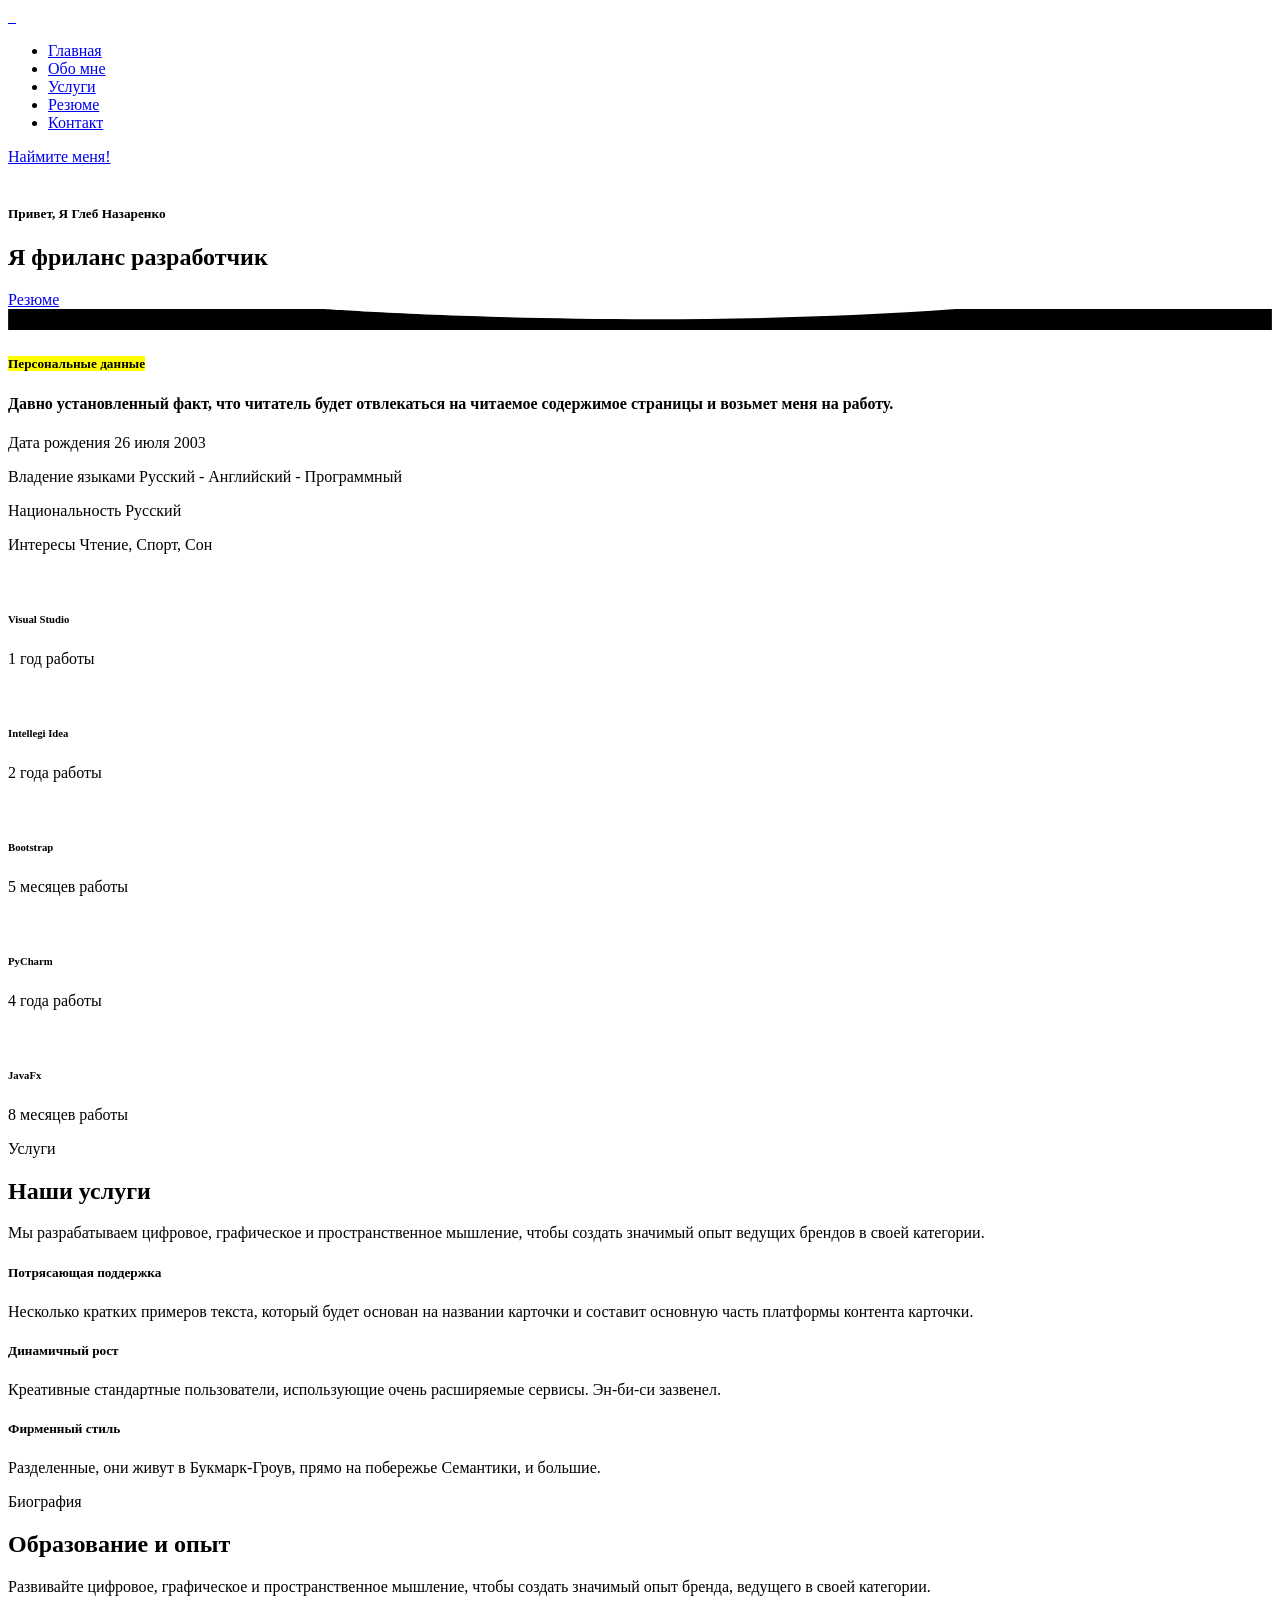
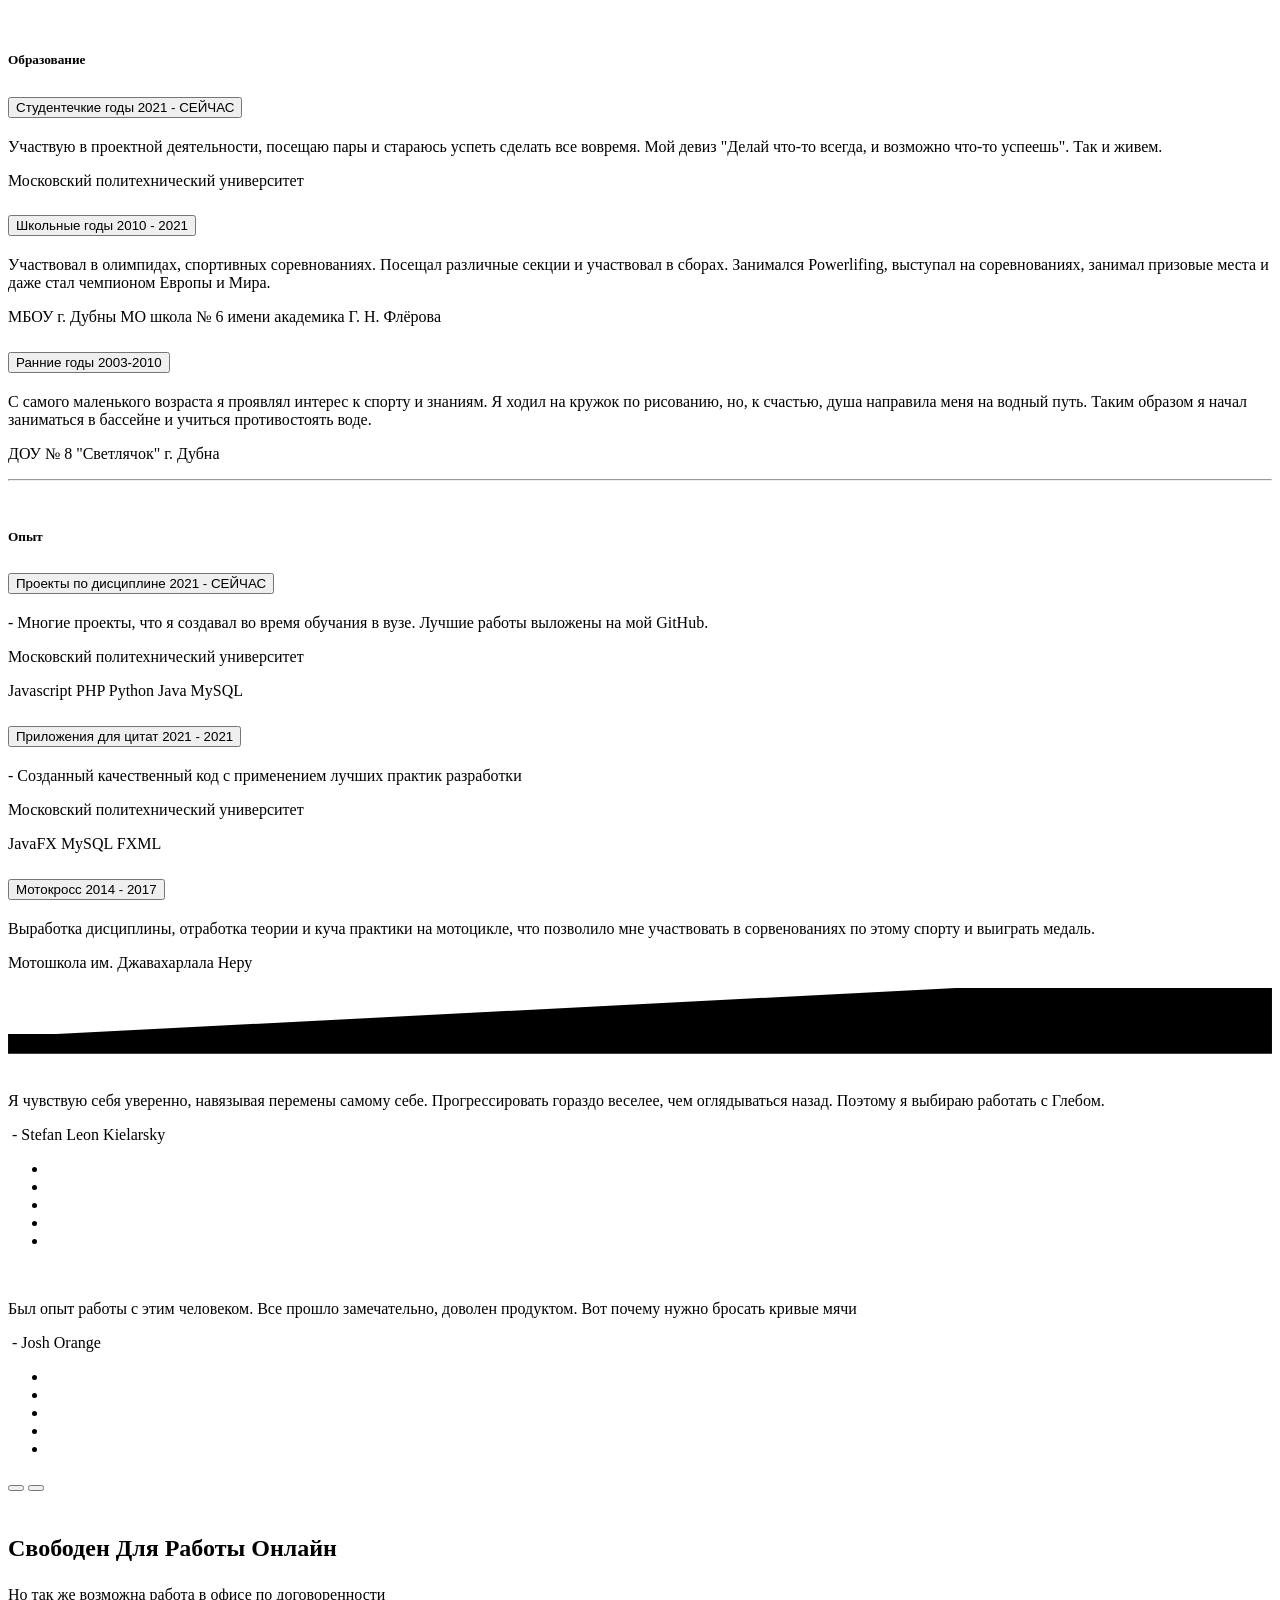
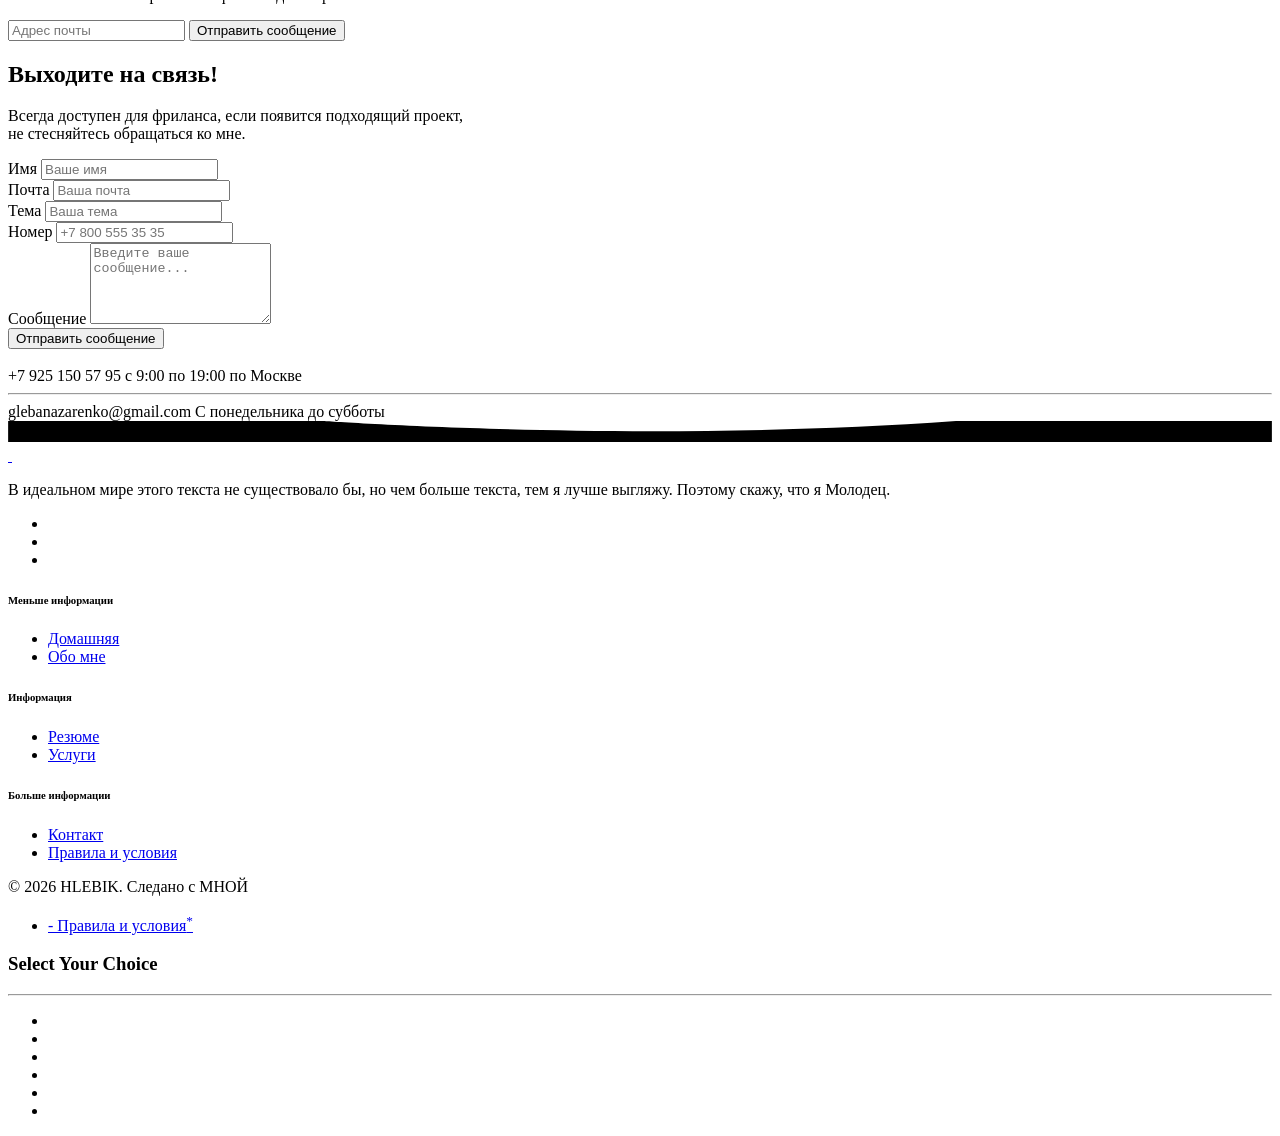
==== default/index.html @ 76c13f5e "Add files via upload" ====
<!DOCTYPE html>
<html lang="ru">
    <head>
        <meta charset="utf-8" />
        <title>Selfown - Responsive Personal page</title>
        <meta name="viewport" content="width=device-width, initial-scale=1.0" />
        <meta name="description" content="Premium Bootstrap 5 Template" />
        <meta name="keywords" content="bootstrap 5, premium, marketing, multipurpose" />
        <meta content="Mannatthemes" name="author" />

        <!-- favicon -->
        <link rel="shortcut icon" href="images/favicon.ico" />

        <!-- css -->
        <link href="css/bootstrap.min.css" rel="stylesheet" type="text/css" />
        <link href="css/style.min.css" rel="stylesheet" type="text/css" />

        <!-- colors -->
        <link href="css/colors/default.css" rel="stylesheet" type="text/css" id="color-opt" />
    </head>

    <body data-bs-spy="scroll" data-bs-target=".navbar" data-bs-offset="80" >
        <!-- start navbar -->
        <nav class="navbar navbar-expand-lg fixed-top sticky" id="navbar">
            <div class="container">
                <a href="index.html" class="navbar-brand">
                    <img src="images/logo-sm.png" class="logo-sm" alt="" height="24" />
                    <img src="images/logo-light.png" class="logo-light" alt="" height="16" />
                    <img src="images/logo-dark.png" class="logo-dark" alt="" height="16" />
                </a><!--end navbar-brand-->
                <a href="javascript:void(0)" class="navbar-toggler" data-bs-toggle="collapse" data-bs-target="#navbarNav" aria-controls="navbarNav" aria-expanded="false" aria-label="Toggle navigation">
                    <span class="navbar-toggle-icon"><i data-feather="menu"></i></span>
                </a><!--end navbar-toggler-->

                <div class="collapse navbar-collapse" id="navbarNav">
                    <ul class="navbar-nav mx-auto navbar-center mt-lg-0 mt-2">
                        <li class="nav-item">
                            <a class="nav-link active" href="index.html">Главная</a>
                        </li><!--end nav-item-->
                        <li class="nav-item">
                            <a class="nav-link" href="about.html">Обо мне</a>
                        </li><!--end nav-item-->
                        <li class="nav-item">
                            <a class="nav-link" href="services.html">Услуги</a>
                        </li><!--end nav-item-->                        
                        <li class="nav-item">
                            <a class="nav-link" href="resume.html">Резюме</a>
                        </li><!--end nav-item-->
                        <!--<li class="nav-item">
                            <a class="nav-link" href="projects.html">Проекты</a>
                        </li>--><!--end nav-item-->
                        <!--
                        <li class="nav-item">
                            <a class="nav-link" href="blogs.html">Блоги</a>
                        </li>--><!--end nav-item-->
                        <li class="nav-item">
                            <a class="nav-link" href="contact.html">Контакт</a>
                        </li><!--end nav-item-->
                    </ul><!--end navbar-nav-->
                    <a href="contact.html" class="btn btn-sm nav-btn text-primary mb-4 mb-lg-0">Наймите меня! <i class="icon-xxs ms-1" data-feather="chevrons-right"></i></a>
                </div><!-- end #navbarNav -->
            </div><!-- end container -->
        </nav>
        <!-- end navbar -->

        <!-- start hero -->
        <section class="hero-one position-relative main-bg" id="home"  style="background-image: url(images/personal/main-bg.png); background-size: cover; background-position: center center;">
            <div class="container">
                <div class="row align-items-center justify-content-center">
                    
                    <div class="col-lg-5  mx-auto mt-5"> 
                        <img src="images/personal/1.png" alt="" class="img-fluid ml-lg-5">
                    </div><!--end col--> 
                    <div class="col-lg-7 text-center px-0 px-xl-4 mt-5 mt-lg-0 pt-5 pt-lg-0">
                        <h5 class="d-inline-block py-1 px-3 rounded text-muted font-secondary">Привет, Я Глеб Назаренко</h5>
                        <h1 class="hero-title mb-4 font-secondary fo">Я фриланс <mark><span class="fw-medium typewrite" data-period="2000" data-type='["Java-", "PHP-", "Python-"]'></span></mark>разработчик</h1>   
                        <span class="wrap"></span>                     
                        <div class="mb-5 mb-lg-0">                           
                            <div class="d-inline-block">
                                <a href="resume.html" class="btn btn-primary">Резюме</a>
                            </div>
                        </div>
                    </div><!--end col-->                  
                </div><!--end row-->             
            </div><!-- end container -->
        </section>
        <!-- end hero -->
        <div class="position-relative">
            <div class="shape overflow-hidden text-white">
                <svg viewBox="0 0 2880 48" fill="none" xmlns="http://www.w3.org/2000/svg">
                    <path d="M0 48H1437.5H2880V0H2160C1442.5 52 720 0 720 0H0V48Z" fill="currentColor"></path>
                </svg>
            </div>
        </div>
        <!-- start about -->
        <section class="section" id="about">
            <div class="container">
                <div class="row align-items-center">                
                    <div class="col-lg-6 ms-auto align-self-center">
                        <h5 class="fs-24 text-dark fw-medium mb-3"><mark>Персональные данные</mark></h5>       
                        <h4 class="fw-normal lh-base text-gray-700 mb-5 fs-20">Давно установленный факт, что читатель будет отвлекаться на читаемое содержимое страницы и возьмет меня на работу.
                        </h4>
                        <div class="social mt-5">
                            <a href="https://github.com/glebanazarenko">
                                <i class="lab la-github github me-1"></i>
                            </a>
                            <a href="https://vk.com/hlebik_official">
                                <i class="lab la-vk vk me-1"></i>
                            </a>
                            <a href="https://t.me/hlebik">
                                <i class="lab la-telegram telegram me-1"></i>
                            </a>
                        </div>
                    </div><!--end col-->

                    
                    <div class="col-lg-5 ms-auto align-self-center">
                        <div class="mb-5 mb-lg-0">
                            <p class="mb-2">
                                <span class="personal-detail-title">Дата рождения</span> 
                                <span class="personal-detail-info">26 июля 2003</span>
                            </p>
                            <p class="mb-2">
                                <span class="personal-detail-title">Владение языками</span> 
                                <span class="personal-detail-info">Русский - Английский - Программный</span>
                            </p>
                            <p class="mb-2">
                                <span class="personal-detail-title">Национальность</span> 
                                <span class="personal-detail-info">Русский</span>
                            </p>
                            <p class="mb-2">
                                <span class="personal-detail-title">Интересы</span> 
                                <span class="personal-detail-info">Чтение, Спорт, Сон</span>
                            </p>
                        </div>
                    </div><!--end col-->

                    <div class="col-12 mt-5">
                        <div class="d-flex flex-wrap justify-content-center  mt-4 mt-md-5">
                            <div class="mx-3 ms-sm-0 ms-sm-0 mb-3 card-bg rounded p-1 pe-3 p-md-3 pe-md-4 shadow-sm">
                                <div class="d-flex align-items-center">
                                    <div class="thumb-md d-flex flex-wrap justify-content-center align-items-center">
                                        <img src="images/logos/Visual_studio.svg" alt="" class="" height="34">
                                    </div>
                                    <div class="ms-3">
                                        <h6 class="mb-0 fw-medium text-gray-700">Visual Studio</h6>
                                        <p class="text-muted mb-0 fs-12">1 год работы</p>
                                    </div>
                                </div>                           
                            </div><!--/div-->
                            <div class="mx-3 ms-sm-0 ms-sm-0 mb-3 card-bg rounded p-1 pe-3 p-md-3 pe-md-4 shadow-sm">
                                <div class="d-flex align-items-center">
                                    <div class="thumb-md d-flex flex-wrap justify-content-center align-items-center">
                                        <img src="images/logos/Intellegi_idea.svg" alt="" class="" height="34">
                                    </div>
                                    <div class="ms-3">
                                        <h6 class="mb-0 fw-medium text-gray-700">Intellegi Idea</h6>
                                        <p class="text-muted mb-0 fs-12">2 года работы</p>
                                    </div>
                                </div>                           
                            </div><!--/div-->
                            <div class="mx-3 ms-sm-0 ms-sm-0 mb-3 card-bg rounded p-1 pe-3 p-md-3 pe-md-4 shadow-sm">
                                <div class="d-flex align-items-center">
                                    <div class="thumb-md d-flex flex-wrap justify-content-center align-items-center">
                                        <img src="images/logos/bootstrap.svg" alt="" class="" height="34">
                                    </div>
                                    <div class="ms-3">
                                        <h6 class="mb-0 fw-medium text-gray-700">Bootstrap</h6>
                                        <p class="text-muted mb-0 fs-12">5 месяцев работы</p>
                                    </div>
                                </div>                           
                            </div><!--/div-->
                            <div class="mx-3 ms-sm-0 ms-sm-0 mb-3 card-bg rounded p-1 pe-3 p-md-3 pe-md-4 shadow-sm">
                                <div class="d-flex align-items-center">
                                    <div class="thumb-md d-flex flex-wrap justify-content-center align-items-center">
                                        <img src="images/logos/PyCharm.svg" alt="" class="" height="34">
                                    </div>
                                    <div class="ms-3">
                                        <h6 class="mb-0 fw-medium text-gray-700">PyCharm</h6>
                                        <p class="text-muted mb-0 fs-12">4 года работы</p>
                                    </div>
                                </div>                           
                            </div><!--/div-->
                            <div class="mx-3 ms-sm-0 ms-sm-0 mb-3 card-bg rounded p-1 pe-3 p-md-3 pe-md-4 shadow-sm">
                                <div class="d-flex align-items-center">
                                    <div class="thumb-md d-flex flex-wrap justify-content-center align-items-center">
                                        <img src="images/logos/JavaFx.svg" alt="" class="" height="34">
                                    </div>
                                    <div class="ms-3">
                                        <h6 class="mb-0 fw-medium text-gray-700">JavaFx</h6>
                                        <p class="text-muted mb-0 fs-12">8 месяцев работы</p>
                                    </div>
                                </div>                           
                            </div><!--/div-->
                        </div><!-- End div -->
                    </div><!-- End Col -->
                </div><!--end row--> 
            </div><!-- end container -->
        </section>
        <!-- end about -->
        
        <!-- start services -->
        <section class="section bg-gradient-light-white" id="services">
            <div class="container">                
                <div class="row justify-content-center mb-4">
                    <div class="col-12 col-md-10 col-lg-7 text-center position-relative">
                        <span class="badge badge-lg rounded bg-soft-alt-success fw-normal fs-13 text-uppercase">Услуги</span>
                        <h2 class="fs-2 fw-medium lh-1 text-dark my-3 position-relative z-i-2">Наши услуги</h2>
                        <p class="text-gray-700 fs-18 fs-lg mb-4 mb-md-5 lh-lg">
                            Мы разрабатываем цифровое, графическое и пространственное мышление, чтобы создать значимый опыт ведущих брендов в своей категории.
                        </p>
                    </div><!--end col-->
                </div><!--end row-->
                <div class="row">
                    <div class="col-lg-4 col-md-6 mt-4 pt-2">
                        <div class="card rounded shadow border-0">
                            <div class="card-body p-4 m-2">
                                <div class="bg-soft-alt-orange d-flex justify-content-center align-items-center thumb-xl  rounded">
                                    <i data-feather="layers" class="align-self-center svg-orange icon-md"></i>  
                                </div>
                                <h5 class="text-dark fs-22 fw-medium my-4">Потрясающая поддержка</h5>
                                <p class="text-muted pb-4">Несколько кратких примеров текста, который будет основан на названии карточки и составит основную часть платформы контента карточки.</p>
                            </div><!-- end card-body -->
                        </div><!-- end card -->
                    </div><!-- end col -->
                    <div class="col-lg-4 col-md-6 mt-4 pt-2">
                        <div class="card rounded shadow  border-0">
                            <div class="card-body p-4 m-2">
                                <div class="bg-soft-alt-info d-flex justify-content-center align-items-center thumb-xl  rounded">
                                    <i data-feather="dollar-sign" class="align-self-center svg-info icon-md"></i>  
                                </div>
                                <h5 class="text-dark fs-22 fw-medium my-4">Динамичный рост</h5>
                                <p class="text-muted pb-4">Креативные стандартные пользователи, использующие очень расширяемые сервисы. Эн-би-си зазвенел.</p>
                            </div><!-- end card-body -->
                        </div><!-- end card -->
                    </div><!-- end col -->
                    <div class="col-lg-4 col-md-6 mt-4 pt-2">
                        <div class="card rounded shadow  border-0">
                            <div class="card-body p-4 m-2">
                                <div class="bg-soft-alt-success d-flex justify-content-center align-items-center thumb-xl  rounded">
                                    <i data-feather="check-square" class="align-self-center svg-success icon-md"></i>  
                                </div>
                                <h5 class="text-dark fs-22 fw-medium my-4">Фирменный стиль</h5>
                                <p class="text-muted pb-4">Разделенные, они живут в Букмарк-Гроув, прямо на побережье Семантики, и большие.</p>
                            </div><!-- end card-body -->
                        </div><!-- end card -->
                    </div><!-- end col -->
                </div><!-- end row -->
            </div><!-- end container -->
        </section>
        <!-- end services -->

        
        <!-- start resume -->
        <section class="section" id="resume">
            <div class="container">                
                <div class="row justify-content-center mb-4">
                    <div class="col-12 col-md-10 col-lg-7 text-center">
                        <span class="badge badge-lg rounded bg-soft-alt-success fw-normal fs-13 text-uppercase">Биография</span>
                        <h2 class="fs-2 fw-medium lh-1 text-dark my-3">Образование и опыт</h2>
                        <p class="text-gray-700 fs-18 fs-lg mb-4 mb-md-5 lh-lg">
                            Развивайте цифровое, графическое и пространственное мышление, чтобы создать значимый опыт бренда, ведущего в своей категории.
                        </p>
                    </div><!--end col-->
                </div><!--end row-->
                <div class="row">
                    <div class="col-12">
                        <div class="row g-0">
                            <div class="col-lg-4 col-md-6">
                                <div class="card rounded bg-light h-100 border-0">
                                    <div class="card-body d-flex justify-content-center align-items-center">
                                        <div class="mx-auto text-center">
                                            <img src="images/personal/school.png" alt="" class="vector-dark" height="150">
                                            <img src="images/personal/school-light.png" alt="" class="vector-light" height="150">
                                            <h5 class="text-dark fs-22 fw-medium my-2">Образование</h5>     
                                        </div>                          
                                    </div><!-- end card-body -->
                                </div><!-- end card -->
                            </div><!-- end col -->
                            <div class="col-lg-8 col-md-6">
                                <div class="card rounded bg-white  h-100 border-0">
                                    <div class="card-body p-0">
                                        <div class="accordion accordion-flush" id="Education_accordion">
                                            <div class="accordion-item">
                                                <h2 class="accordion-header" id="prime">
                                                    <button class="accordion-button" type="button" data-bs-toggle="collapse" data-bs-target="#Education_one" aria-expanded="false">                                                        
                                                        Студентечкие годы
                                                        <span class="fw-medium text-primary ms-auto fs-14">2021 - СЕЙЧАС</span>
                                                    </button>
                                                </h2>
                                                <div id="Education_one" class="accordion-collapse collapse show" aria-labelledby="prime" data-bs-parent="#Education_accordion">
                                                    <div class="accordion-body">
                                                        <p class="text-muted mb-3">Участвую в проектной деятельности, посещаю пары и стараюсь
                                                             успеть сделать все вовремя. Мой девиз "Делай что-то всегда, и возможно что-то успеешь". Так и живем.
                                                        </p>
                                                        <p class="fw-medium">Московский политехнический университет</p>
                                                    </div>
                                                </div>
                                            </div><!--end accordion-item-->
                                            <div class="accordion-item">
                                                <h2 class="accordion-header" id="second">
                                                    <button class="accordion-button collapsed" type="button" data-bs-toggle="collapse" data-bs-target="#Education_two" aria-expanded="false">
                                                        Школьные годы
                                                    <span class="fw-medium text-primary ms-auto fs-14">2010 - 2021</span>
                                                    </button>
                                                </h2>
                                                <div id="Education_two" class="accordion-collapse collapse" aria-labelledby="second" data-bs-parent="#Education_accordion">
                                                    <div class="accordion-body">
                                                        <p class="text-muted mb-3">Участвовал в олимпидах, спортивных соревнованиях. 
                                                            Посещал различные секции и участвовал в сборах. Занимался Powerlifing, 
                                                            выступал на соревнованиях, занимал призовые места и даже стал чемпионом Европы и Мира.
                                                        </p>
                                                        <p class="fw-medium">МБОУ г. Дубны МО школа № 6 имени академика Г. Н. Флёрова</p>
                                                    </div>
                                                </div>
                                            </div><!--end accordion-item-->
                                            <div class="accordion-item">
                                                <h2 class="accordion-header" id="higher">
                                                    <button class="accordion-button collapsed" type="button" data-bs-toggle="collapse" data-bs-target="#Education_three" aria-expanded="false">
                                                        Ранние годы
                                                    <span class="fw-medium text-primary ms-auto fs-14">2003-2010</span>
                                                    </button>
                                                </h2>
                                                <div id="Education_three" class="accordion-collapse collapse" aria-labelledby="higher" data-bs-parent="#Education_accordion">
                                                    <div class="accordion-body">
                                                        <p class="text-muted mb-3">С самого маленького возраста я проявлял
                                                            интерес к спорту и знаниям. Я ходил на кружок по рисованию, но, 
                                                            к счастью, душа направила меня на водный путь. Таким образом я начал заниматься в бассейне и учиться противостоять воде.
                                                        </p>
                                                        <p class="fw-medium">ДОУ № 8 "Светлячок" г. Дубна</p>
                                                    </div>
                                                </div>
                                            </div><!--end accordion-item-->
                                        </div><!--end accordion-->
                                    </div><!-- end card-body -->
                                </div><!-- end card -->
                            </div><!-- end col -->                            
                        </div><!-- end row -->
                        <hr class="hr-dashed">
                        <div class="row g-0">
                            <div class="col-lg-4 col-md-6">
                                <div class="card rounded bg-light h-100 border-0">
                                    <div class="card-body d-flex justify-content-center align-items-center">
                                        <div class="mx-auto text-center">
                                            <img src="images/personal/job.png" alt="" class="vector-dark" height="150">
                                            <img src="images/personal/job-light.png" alt="" class="vector-light" height="150">
                                            <h5 class="text-dark fs-22 fw-medium my-2">Опыт</h5>     
                                        </div>                          
                                    </div><!-- end card-body -->
                                </div><!-- end card -->
                            </div><!-- end col -->
                            <div class="col-lg-8 col-md-6">
                                <div class="card rounded bg-white  h-100 border-0">
                                    <div class="card-body p-0">
                                        <div class="accordion accordion-flush" id="Experience_accordion">
                                            <div class="accordion-item">
                                                <h2 class="accordion-header" id="first-co">
                                                    <button class="accordion-button" type="button" data-bs-toggle="collapse" data-bs-target="#Experience_one" aria-expanded="false">
                                                        Проекты по дисциплине
                                                        <span class="fw-medium text-primary ms-auto fs-14">2021 - СЕЙЧАС</span>
                                                    </button>
                                                </h2>
                                                <div id="Experience_one" class="accordion-collapse collapse show" aria-labelledby="first-co" data-bs-parent="#Experience_accordion">
                                                    <div class="accordion-body">
                                                        <p class="text-muted mb-1">- Многие проекты, что я создавал во время обучания в вузе. Лучшие 
                                                            работы выложены на мой GitHub.
                                                            <a href="https://github.com/glebanazarenko">
                                                                <i class="lab la-github github me-1"></i>
                                                            </a>
                                                        </p>
                                                        <p class="fw-medium">Московский политехнический университет</p>
                                                        <span class="badge badge-lg rounded bg-soft-alt-info fw-normal fs-13 text-uppercase mt-2">Javascript</span>
                                                        <span class="badge badge-lg rounded bg-soft-alt-info fw-normal fs-13 text-uppercase mt-2">PHP</span>
                                                        <span class="badge badge-lg rounded bg-soft-alt-info fw-normal fs-13 text-uppercase mt-2">Python</span>
                                                        <span class="badge badge-lg rounded bg-soft-alt-info fw-normal fs-13 text-uppercase mt-2">Java</span>
                                                        <span class="badge badge-lg rounded bg-soft-alt-info fw-normal fs-13 text-uppercase mt-2">MySQL</span>
                                                    </div>
                                                </div>
                                            </div><!--end accordion-item-->
                                            <div class="accordion-item">
                                                <h2 class="accordion-header" id="second-co">
                                                    <button class="accordion-button collapsed" type="button" data-bs-toggle="collapse" data-bs-target="#Experience_two" aria-expanded="false">
                                                    Приложения для цитат
                                                    <span class="fw-medium text-primary ms-auto fs-14">2021 - 2021</span>
                                                    </button>
                                                </h2>
                                                <div id="Experience_two" class="accordion-collapse collapse" aria-labelledby="second-co" data-bs-parent="#Experience_accordion">
                                                    <div class="accordion-body">
                                                        <p class="text-muted mb-1">- Созданный качественный код с применением лучших практик разработки</p>
                                                        <p class="fw-medium">Московский политехнический университет</p>
                                                        <span class="badge badge-lg rounded bg-soft-alt-info fw-normal fs-13 text-uppercase mt-2">JavaFX</span>
                                                        <span class="badge badge-lg rounded bg-soft-alt-info fw-normal fs-13 text-uppercase mt-2">MySQL</span>
                                                        <span class="badge badge-lg rounded bg-soft-alt-info fw-normal fs-13 text-uppercase mt-2">FXML</span>
                                                    </div>
                                                </div>
                                            </div><!--end accordion-item-->
                                            <div class="accordion-item">
                                                <h2 class="accordion-header" id="third-co">
                                                    <button class="accordion-button collapsed" type="button" data-bs-toggle="collapse" data-bs-target="#Experience_three" aria-expanded="false">
                                                       Мотокросс
                                                    <span class="fw-medium text-primary ms-auto fs-14">2014 - 2017</span>
                                                    </button>
                                                </h2>
                                                <div id="Experience_three" class="accordion-collapse collapse" aria-labelledby="third-co" data-bs-parent="#Experience_accordion">
                                                    <div class="accordion-body">
                                                        <p class="text-muted mb-1">Выработка дисциплины, отработка теории и куча практики на мотоцикле, что
                                                            позволило мне участвовать в сорвенованиях по этому спорту и выиграть медаль.
                                                        </p>
                                                        <p class="fw-medium">Мотошкола им. Джавахарлала Неру</p>
                                                        <!--
                                                        <span class="badge badge-lg rounded bg-soft-alt-info fw-normal fs-13 text-uppercase mt-2">Node.js</span>
                                                        <span class="badge badge-lg rounded bg-soft-alt-info fw-normal fs-13 text-uppercase mt-2">Php.net</span>
                                                        <span class="badge badge-lg rounded bg-soft-alt-info fw-normal fs-13 text-uppercase mt-2">Django</span>-->
                                                    </div>
                                                </div>
                                            </div><!--end accordion-item-->
                                        </div><!--end accordion-->
                                    </div><!-- end card-body -->
                                </div><!-- end card -->
                            </div><!-- end col -->
                        </div><!--end row-->
                    </div><!-- end col -->
                </div><!-- end row -->
            </div><!-- end container -->
        </section>
        <!-- end resume -->
        
        <div class="position-relative"> 
            <div class="shape overflow-hidden text-light"> 
                <svg viewBox="0 0 2880 150" fill="none" xmlns="http://www.w3.org/2000/svg"> <path d="M110 105L2160 0H2880V150H0V105H110Z" fill="currentColor"></path> </svg>
            </div>
        </div>
        <!--what client says -->
        <section class="section bg-gradient-light-white" id="review">
            <div class="container">  
                <div class="row">
                    <div class="col-lg-12 mx-auto">                       
                        <div class="card rounded shadow ">                            
                            <div class="client-carousel">
                                <div class="row align-items-center">
                                    <div class="col-lg-10 p-5 mx-auto">                                        
                                        <div class="client-carousel">
                                            <div id="demo" class="carousel carousel-dark slide" data-bs-ride="carousel" data-bs-wrap="true">                                            
                                                <div class="carousel-inner">
                                                    <div class="carousel-item text-center active" data-bs-interval="4000">
                                                        <img src="images/logos/logo-1.svg" alt="" class="my-3" height="70">
                                                        <p class="font-secondary fs-22 fst-italic mb-4 px-4">                                                    
                                                            Я чувствую себя уверенно, навязывая перемены самому себе.
                                                            Прогрессировать гораздо веселее, чем оглядываться назад.
                                                            Поэтому я выбираю работать с Глебом.                                                   
                                                        </p>
                                                        <img src="images/users/user-3.jpg" alt="" class="thumb-lg rounded-circle d-block mx-auto">
                                                        <span class="text-uppercase text-muted fs-14 fw-medium">- Stefan Leon Kielarsky</span>
                                                        <ul class="list-inline mb-0 align-self-center">
                                                            <li class="list-inline-item"><i class="la la-star text-warning fs-16"></i></li>
                                                            <li class="list-inline-item"><i class="la la-star text-warning fs-16 ms-n2"></i></li>
                                                            <li class="list-inline-item"><i class="la la-star text-warning fs-16 ms-n2"></i></li>
                                                            <li class="list-inline-item"><i class="la la-star text-warning fs-16 ms-n2"></i></li>
                                                            <li class="list-inline-item"><i class="la la-star text-warning fs-16 ms-n2"></i></li>
                                                        </ul>
                                                    </div>
                                                    <div class="carousel-item text-center" data-bs-interval="4000">
                                                        <img src="images/logos/logo-3.svg" alt="" class="my-3" height="70">
                                                        <p class="font-secondary fs-22 fst-italic mb-4 px-4">                                                    
                                                            Был опыт работы с этим человеком. Все прошло замечательно, доволен продуктом.
                                                            Вот почему нужно бросать кривые мячи                                          
                                                        </p>
                                                        <img src="images/users/user-5.jpg" alt="" class="thumb-lg rounded-circle d-block mx-auto">
                                                        <span class="text-uppercase text-muted fs-14 fw-medium">- Josh Orange</span>
                                                        <ul class="list-inline mb-0 align-self-center">
                                                            <li class="list-inline-item"><i class="la la-star text-warning fs-16"></i></li>
                                                            <li class="list-inline-item"><i class="la la-star text-warning fs-16 ms-n2"></i></li>
                                                            <li class="list-inline-item"><i class="la la-star text-warning fs-16 ms-n2"></i></li>
                                                            <li class="list-inline-item"><i class="la la-star text-warning fs-16 ms-n2"></i></li>
                                                            <li class="list-inline-item"><i class="la la-star-half-o text-warning fs-16 ms-n2"></i></li>
                                                        </ul>
                                                    </div>
                                                </div>                                            
                                            </div> 
                                            <button class="carousel-control-prev" type="button" data-bs-target="#demo" data-bs-slide="prev">
                                                <span class="carousel-control-prev-icon"></span>
                                            </button>
                                            <button class="carousel-control-next" type="button" data-bs-target="#demo" data-bs-slide="next">
                                                <span class="carousel-control-next-icon"></span>
                                            </button>
                                        </div> <!--end client-carousel-->                                        
                                    </div><!--end col-->                                 
                                </div><!-- end row -->                                 
                             </div><!--end card-body-->
                        </div><!--end card-->
                    </div><!--end col-->            
                </div><!-- end row -->                 
            </div><!-- end container -->
        </section>
        <!-- end what client says -->
        
        <section class="section bg-light cta-pettern">
            <div class="container">            
                <div class="row align-items-center">
                    <div class="col-lg-6">
                        <div class="pattern-1 position-absolute">
                            <img src="images/p-1.svg" alt="" class="" height="80">
                        </div>
                        <h2 class="text-dark" style="line-height: 1.5; position: relative;">Свободен Для Работы Онлайн</h2>
                        <p class="text-muted mb-0">Но так же возможна работа в офисе по договоренности</p>
                    </div><!--end col--> 
                    <div class="col-lg-6 ml-auto">
                        <div class="cta-search">
                            <form class="position-relative">
                                <input type="email" placeholder="Адрес почты" required="">
                                <button type="submit" class="btn btn-dark">Отправить сообщение</button>
                            </form>
                        </div>
                    </div><!--end col--> 
                </div><!--end row--> 
            </div><!--end container--> 
        </section>


        <!-- start projects -->
        <!--
        <section class="section" id="projects">
            <div class="container">                
                <div class="row justify-content-center mb-4">
                    <div class="col-12 col-md-10 col-lg-7 text-center">
                        <span class="badge badge-lg rounded bg-soft-alt-success fw-normal fs-13 text-uppercase">Work</span>
                        <h2 class="fs-2 fw-medium lh-1 text-dark my-3">My Projects</h2>
                        <p class="text-gray-700 fs-18 fs-lg mb-4 mb-md-5 lh-lg">
                            We craft digital, graphic and dimensional thinking, to create category leading brand experiences that have meaning .
                        </p>
                    </div>--><!--end col-->
                <!--</div>--><!--end row-->
                <!--<div class="row">                    
                    <div class="col-12 filters-group-wrap">
                        <div class="filters-group mb-5">                            
                            <ul class="mb-0 list-unstyled filter-options filter-tab">
                                <li class="list-inline-item position-relative text-dark active" data-group="all">All</li>
                                <li class="list-inline-item position-relative text-dark" data-group="angular">Angular</li>
                                <li class="list-inline-item position-relative text-dark" data-group="mongodb">Mongodb</li>
                                <li class="list-inline-item position-relative text-dark" data-group="bootstrap">Bootstrap</li>
                            </ul>
                        </div>
                    </div>--><!--end col-->
                <!--</div>--><!--end row-->
                <!--<div class="row d-flex  g-1 justify-content-center" id="grid">
                    <div class="col-lg-4 col-md-6 picture-item" data-groups='["angular", "bootstrap"]'>
                        <div class="card rounded shadow border-0 m-2">
                            <div class="card-body p-4 m-2">
                                <div class="media mb-3">
                                    <div class="bg-soft-alt-orange d-flex justify-content-center align-items-center thumb-xl  rounded">
                                        <img src="images/logos/Angular.svg" alt="" class="thumb-md">
                                    </div>
                                    <div class="media-body ms-3 align-self-center">
                                        <h5 class="text-dark fs-18 fw-medium m-0">Auto Drive Project</h5>
                                        <p class="text-muted mb-0 fs-13">htpps://abcd-Example.com <a href=""><i class="ti ti-external-link fs-18 text-primary"></i></a></p>
                                    </div>--><!--end media-body-->
                                <!--</div>--><!--end media-->  <!--
                                <span class="badge badge-lg rounded bg-soft-alt-info fw-normal fs-12 text-uppercase">Angular</span>
                                <span class="badge badge-lg rounded bg-soft-alt-info fw-normal fs-12 text-uppercase">React</span>
                                <span class="badge badge-lg rounded bg-soft-alt-info fw-normal fs-12 text-uppercase">Jquery</span>
                            --><!--</div>--><!-- end card-body -->
                        <!--</div>--><!-- end card -->
                    <!--</div>--><!-- end col -->
                    <!--<div class="col-lg-4 col-md-6 picture-item" data-groups='["bootstrap"]'>
                        <div class="card rounded shadow border-0 m-2">
                            <div class="card-body p-4 m-2">
                                <div class="media mb-3">
                                    <div class="bg-soft-alt-info d-flex justify-content-center align-items-center thumb-xl  rounded">
                                        <img src="images/logos/bootstrap.svg" alt="" class="thumb-md">
                                    </div>
                                    <div class="media-body ms-3 align-self-center">
                                        <h5 class="text-dark fs-18 fw-medium m-0">Auto Drive Project</h5>
                                        <p class="text-muted mb-0 fs-13">htpps://abcd-Example.com <a href=""><i class="ti ti-external-link fs-18 text-primary"></i></a></p>
                                    </div>--><!--end media-body-->
                                <!--</div>--><!--end media-->                             
                                <!--<span class="badge badge-lg rounded bg-soft-alt-info fw-normal fs-12 text-uppercase">Bootstrap</span>
                                <span class="badge badge-lg rounded bg-soft-alt-info fw-normal fs-12 text-uppercase">Css</span>
                                <span class="badge badge-lg rounded bg-soft-alt-info fw-normal fs-12 text-uppercase">Javascript</span>
                            </div>--><!-- end card-body -->
                        <!--</div>--><!-- end card -->
                    <!--</div>--><!-- end col -->
                    <!--<div class="col-lg-4 col-md-6 picture-item" data-groups='["mongodb", "vue", "angular"]'>
                        <div class="card rounded shadow border-0 m-2">
                            <div class="card-body p-4 m-2">
                                <div class="media mb-3">
                                    <div class="bg-soft-alt-success d-flex justify-content-center align-items-center thumb-xl  rounded">
                                        <img src="images/logos/mongodb.svg" alt="" class="thumb-md">
                                    </div>
                                    <div class="media-body ms-3 align-self-center">
                                        <h5 class="text-dark fs-18 fw-medium m-0">Auto Drive Project</h5>
                                        <p class="text-muted mb-0 fs-13">htpps://abcd-Example.com <a href=""><i class="ti ti-external-link fs-18 text-primary"></i></a></p>
                                    </div>--><!--end media-body-->
                                <!--</div>--><!--end media-->                             
                                <!--<span class="badge badge-lg rounded bg-soft-alt-info fw-normal fs-12 text-uppercase">Mongodb</span>
                                <span class="badge badge-lg rounded bg-soft-alt-info fw-normal fs-12 text-uppercase">Javascript</span>
                            </div>--><!-- end card-body -->
                        <!--</div>--><!-- end card -->
                    <!--</div>--><!-- end col --> 
                    <!--<div class="col-lg-4 col-md-6 picture-item" data-groups='["vue"]'>
                        <div class="card rounded shadow border-0 m-2">
                            <div class="card-body p-4 m-2">
                                <div class="media mb-3">
                                    <div class="bg-soft-alt-success d-flex justify-content-center align-items-center thumb-xl  rounded">
                                        <img src="images/logos/vue.svg" alt="" class="thumb-md">
                                    </div>
                                    <div class="media-body ms-3 align-self-center">
                                        <h5 class="text-dark fs-18 fw-medium m-0">Auto Drive Project</h5>
                                        <p class="text-muted mb-0 fs-13">htpps://abcd-Example.com <a href=""><i class="ti ti-external-link fs-18 text-primary"></i></a></p>
                                    </div>--><!--end media-body-->
                                <!--</div>--><!--end media-->                             
                                <!--<span class="badge badge-lg rounded bg-soft-alt-info fw-normal fs-12 text-uppercase">Vue</span>
                                <span class="badge badge-lg rounded bg-soft-alt-info fw-normal fs-12 text-uppercase">Javascript</span>
                            </div>--><!-- end card-body -->
                        <!--</div>--><!-- end card -->
                    <!--</div>--><!-- end col -->
                    <!--<div class="col-lg-4 col-md-6 picture-item" data-groups='["react", "angular"]'>
                        <div class="card rounded shadow border-0 m-2">
                            <div class="card-body p-4 m-2">
                                <div class="media mb-3">
                                    <div class="bg-soft-alt-primary d-flex justify-content-center align-items-center thumb-xl  rounded">
                                        <img src="images/logos/react.svg" alt="" class="thumb-md">
                                    </div>
                                    <div class="media-body ms-3 align-self-center">
                                        <h5 class="text-dark fs-18 fw-medium m-0">Auto Drive Project</h5>
                                        <p class="text-muted mb-0 fs-13">htpps://abcd-Example.com <a href=""><i class="ti ti-external-link fs-18 text-primary"></i></a></p>
                                    </div>--><!--end media-body-->
                                <!--</div>--><!--end media-->                             
                                <!--<span class="badge badge-lg rounded bg-soft-alt-info fw-normal fs-12 text-uppercase">React</span>
                                <span class="badge badge-lg rounded bg-soft-alt-info fw-normal fs-12 text-uppercase">Javascript</span>
                            </div>--><!-- end card-body -->
                        <!--</div>--><!-- end card -->
                    <!--</div>--><!-- end col -->                    
                <!--</div>--><!-- end row -->
           <!-- </div>--><!-- end container -->
        <!--</section>-->
        <!-- end projects -->
        
        <!-- our blogs -->
        <!--<section class="section " id="blogs">
            <div class="container pb-5">
                <div class="row justify-content-center mb-4">
                    <div class="col-12 col-md-10 col-lg-7 text-center">
                        <span class="badge badge-lg rounded bg-soft-alt-success fw-normal fs-13 text-uppercase">Blogs</span>
                        <h2 class="fs-2 fw-normal lh-1 text-dark my-3">Latest news & insights</h2>
                        <p class="text-gray-700 fs-18 fs-lg mb-4 mb-md-5 lh-lg">
                            We craft digital, graphic and dimensional thinking, to create category leading brand experiences that have meaning .
                        </p>
                    </div>--><!--end col-->
                <!--</div>--><!--end row-->
                <!--<div class="row align-items-center">
                    <div class="col-lg-4 col-md-6">
                        <div class="card shadow">
                            <img src="images/personal/1.jpg" alt="" class="img-fluid rounded-top">
                            <div class="card-body">
                                
                                <a href="blog-detail.html" class="fs-20 my-0 d-block fw-medium">Change the world with small things</a>
                                <hr class="hr-dashed">
                                <div class="d-flex justify-content-between">
                                    <div class="meta-box">
                                        <div class="media">
                                            <img src="images/users/user-7.jpg" alt="" class="thumb-sm rounded-circle me-2 align-self-center">                                       
                                            <div class="media-body align-self-center text-truncate">
                                                <h6 class="m-0 fs-14">Charles Woodall</h6>
                                                <p class="mb-0 fs-12 text-muted">14 Feb 2022</p>
                                            </div>--><!--end media-body-->
                                        <!--</div>                                            
                                    </div>--><!--end meta-box-->
                                    <!--<div class="align-self-center">
                                        <a href="blog-detail.html" class="fs-14">Read more <i class="ti ti-arrow-right align-self-center"></i></a>
                                    </div>
                                </div>                                                                 
                            </div>--><!--end card-body-->
                        <!--</div>--><!--end card-->
                    <!--</div>--><!--end col-->
                    <!--<div class="col-lg-4 col-md-6">
                        <div class="card shadow">
                            <img src="images/personal/3.jpg" alt="" class="img-fluid rounded-top">
                            <div class="card-body">                                
                                <a href="blog-detail.html" class="fs-20 my-0 d-block fw-medium">With a clean, minimal and professional look</a>
                                <hr class="hr-dashed">
                                <div class="d-flex justify-content-between">
                                    <div class="meta-box">
                                        <div class="media">
                                            <img src="images/users/user-2.jpg" alt="" class="thumb-sm rounded-circle me-2 align-self-center">                                       
                                            <div class="media-body align-self-center text-truncate">
                                                <h6 class="m-0 fs-14">Jarvis Owen</h6>
                                                <p class="mb-0 fs-12 text-muted">12 Jan 2022</p>
                                            </div>--><!--end media-body-->
                                        <!--</div>                                            
                                    </div>--><!--end meta-box-->
                                    <!--<div class="align-self-center">
                                        <a href="blog-detail.html" class="fs-14">Read more <i class="ti ti-arrow-right align-self-center"></i></a>
                                    </div>
                                </div>                                                                 
                            </div>--><!--end card-body-->
                        <!--</div>--><!--end card-->
                    <!--</div>--><!--end col-->           
                    
                    <!--<div class="col-lg-4 col-md-6">
                        <div class="card shadow">
                            <img src="images/personal/2.jpg" alt="" class="img-fluid rounded-top">
                            <div class="card-body">                                
                                <a href="blog-detail.html" class="fs-20 my-0 d-block fw-medium">With a clean, minimal and professional look</a>
                                <hr class="hr-dashed">
                                <div class="d-flex justify-content-between">
                                    <div class="meta-box">
                                        <div class="media">
                                            <img src="images/users/user-2.jpg" alt="" class="thumb-sm rounded-circle me-2 align-self-center">                                       
                                            <div class="media-body align-self-center text-truncate">
                                                <h6 class="m-0 fs-14">Jarvis Owen</h6>
                                                <p class="mb-0 fs-12 text-muted">12 Jan 2022</p>
                                            </div>--><!--end media-body-->
                                        <!--</div>                                            
                                    </div>--><!--end meta-box-->
                                    <!--<div class="align-self-center">
                                        <a href="blog-detail.html" class="fs-14">Read more <i class="ti ti-arrow-right align-self-center"></i></a>
                                    </div>
                                </div>                                                                 
                            </div>--><!--end card-body-->
                        <!--</div>--><!--end card-->
                    <!--</div>--><!--end col-->            
                <!--</div>--><!-- end row -->
            <!--</div>
        --><!-- end container -->
        <!--</section>
    --><!--end projects-->

        <!-- start resume -->
        <section class="section">
            <div class="container">     
                <div class="row">
                    <div class="col-12">
                        <div class="card bg-white"  style="background: url(images/personal/testi-pet.png); background-repeat: no-repeat; background-size: 15%; background-position: right bottom;">
                            <div class="card-body">
                                <div class="row">
                                    <div class="col-md-8">
                                        <h2 class="fs-2 fw-normal lh-1 text-dark mb-3">Выходите на связь!</h2>
                                        <p class="text-gray-700 fs-18 fs-lg mb-4 mb-md-5 ">Всегда доступен для фриланса, если появится подходящий проект,<br>
                                            не стесняйтесь обращаться ко мне.</p>
                                        <form method="post" name="myForm" onsubmit="return validateForm()">
                                            <span id="error-msg"></span>
                                            <div class="row">
                                                <div class="col-md-6 mb-3">
                                                    <label class="fw-medium form-label fs-16" for="name">Имя</label>
                                                    <input type="text" class="form-control" placeholder="Ваше имя" id="name" />
                                                </div>
                                                <!-- end col -->
                                                <div class="col-md-6 mb-3">
                                                    <label class="fw-medium form-label  fs-16" for="email">Почта</label>
                                                    <input type="email" class="form-control" placeholder="Ваша почта" id="email" />
                                                </div>
                                                <!-- end col -->
                                                <div class="col-md-6 mb-3">
                                                    <label class="fw-medium form-label  fs-16" for="subject">Тема</label>
                                                    <input type="text" class="form-control" placeholder="Ваша тема" id="subject" />
                                                </div>
                                                <!-- end col -->
                                                <div class="col-md-6 mb-3">
                                                    <label class="fw-medium form-label  fs-16" for="number">Номер</label>
                                                    <input type="text" class="form-control" placeholder="+7 800 555 35 35" id="number" />
                                                </div>
                                                <!-- end col -->
                                                <div class="col-12 mb-3">
                                                    <label class="fw-medium form-label  fs-16" for="comments">Сообщение</label>
                                                    <textarea class="form-control" id="comments" placeholder="Введите ваше сообщение..." rows="5"></textarea>
                                                </div>
                                                <!-- end col -->
                                                <div class="col-12">
                                                    <input type="submit" id="submit" name="send" class="btn btn-primary mt-2" value="Отправить сообщение" />
                                                </div>
                                                <!-- end col -->
                                            </div><!--end row-->
                                        </form><!-- end form -->
                                    </div><!-- end col -->
                                    <div class="col-md-4">
                                        <img src="images/personal/contact.svg" alt="" height="200" class=" mx-auto d-block mb-5">
                                        <div class="d-flex">
                                            <div class="bg-light d-flex justify-content-center align-items-center thumb-lg  rounded">
                                                <i class="ti ti-phone fs-22"></i>
                                            </div>
                                            <div class="align-self-center ms-3">
                                                <span class="d-block lh-1">+7 925 150 57 95</span>
                                                <span class="text-muted fs-14 mt-n2">с 9:00 по 19:00 по Москве</span>
                                            </div>
                                        </div>
                                        <hr class="hr-dashed my-3">
                                        <div class="d-flex">
                                            <div class="bg-light d-flex justify-content-center align-items-center thumb-lg  rounded">
                                                <i class="ti ti-mail fs-22"></i>
                                            </div>
                                            <div class="align-self-center ms-3">
                                                <span class="d-block lh-1">glebanazarenko@gmail.com</span>
                                                <span class="text-muted fs-14 mt-n2">С понедельника до субботы</span>
                                            </div>
                                        </div>
                                    </div><!--end col-->
                                </div><!-- end row -->  
                            </div><!--end card-body-->
                        </div><!--end card-->
                    </div><!-- end col -->
                </div><!-- end row -->
            </div><!-- end container -->
        </section>
        <!-- end resume -->



        <div class="position-relative">
            <div class="shape overflow-hidden bg-footer">
                <svg viewBox="0 0 2880 48" fill="none" xmlns="http://www.w3.org/2000/svg">
                    <path d="M0 48H1437.5H2880V0H2160C1442.5 52 720 0 720 0H0V48Z" fill="currentColor"></path>
                </svg>
            </div>
        </div>

        <!-- start footer -->
        <footer class="footer">
            <div class="container">
                <div class="row">
                    <div class="col-lg-5 border-e-dashed">
                        <a href="layout-one-1.html">
                            <img src="images/logo-sm.png" alt="" height="18" />
                            <img src="images/logo-light.png" alt="" height="16" />
                        </a>
                        <p class="my-4">В идеальном мире этого текста не существовало бы, но чем больше текста, тем я лучше выгляжу. Поэтому скажу, что я Молодец.
                        </p>
                        <ul class="list-unstyled footer-social mb-0 mt-sm-0 mt-3">
                            <li class="list-inline-item">
                                <a href="https://github.com/glebanazarenko"> <i class="icon-xs" data-feather="github"></i> </a>
                            </li>
                            <li class="list-inline-item">
                                <a href="https://vk.com/hlebik_official"> <i class="icon-xs" data-feather="book"></i> </a>
                            </li>
                            <li class="list-inline-item">
                                <a href="https://t.me/hlebik"> <i class="icon-xs" data-feather="phone"></i> </a>
                            </li>
                        </ul>
                    </div><!-- end col -->
                    <div class="col-lg-6 offset-lg-1">
                        <div class="row">
                            <div class="col-md-4">
                                <h6 class="text-footer mb-4 mt-sm-0 mt-5">Меньше информации</h6>
                                <ul class="list-unstyled footer-list">
                                    <li><a href="index.html">Домашняя</a></li>
                                    <li><a href="about.html">Обо мне</a></li>
                                    <!--<li><a href="services.html">Серверы</a></li>-->         
                                    
                                </ul>
                            </div><!-- end col -->
                            <div class="col-md-4">
                                <h6 class="text-footer mb-4 mt-sm-0 mt-4">Информация</h6>
                                <ul class="list-unstyled footer-list">
                                    <li><a href="resume.html">Резюме</a></li>
                                    <!--<li><a href="#review">Отзывы</a></li>-->
                                    <!--<li><a href="projects.html">Проекты</a></li>         -->     
                                    <li><a href="services.html">Услуги</a></li>                      
                                    
                                </ul>
                            </div><!-- end col -->
                            <div class="col-md-4">
                                <h6 class="text-footer mb-4 mt-sm-0 mt-4">Больше информации</h6>
                                <ul class="list-unstyled footer-list">
                                    <!--<li><a href="#blogs">Блоги</a></li>-->
                                    <li><a href="contact.html">Контакт</a></li>
                                    <li><a href="#">Правила и условия</a></li>
                                </ul>
                            </div><!-- end col -->
                        </div><!-- end row -->
                    </div><!-- end col -->
                </div><!-- end row -->
            </div>
            <!-- end container -->
        </footer>
        <!-- end footer -->

        <!-- start footer alter -->
        <div class="footer-alt">
            <div class="container">
                <div class="row">
                    <div class="col-sm-6">
                        <p> &copy; <script>
                            document.write(new Date().getFullYear())
                        </script> HLEBIK. Следано с <i class="las la-heart text-danger"></i> МНОЙ</p>
                    </div>
                    <div class="col-sm-6 text-sm-end">
                        <ul class="list-inline mb-0">
                            <li class="list-inline-item"><a href="#">- Правила и условия<sup class="text-danger">*</sup></a></li>
                        </ul>
                    </div>
                </div>
                <!-- end row -->
            </div>
            <!-- end container -->
        </div>
        <!-- end footer alter -->

        <!-- Style switcher -->
        <div id="style-switcher" onclick="toggleSwitcher()">
            <div>
                <h3 class="fw-medium mb-0">Select Your Choice</h3>
                <hr class="hr-dashed my-3">
                <ul class="pattern">
                    <li>
                        <a class="color1" href="javascript: void(0);" onclick="setColor('default')"></a>
                    </li>
                    <li>
                        <a class="color2" href="javascript: void(0);" onclick="setColor('info')"></a>
                    </li>
                    <li>
                        <a class="color3" href="javascript: void(0);" onclick="setColor('warning')"></a>
                    </li>
                    <li>
                        <a class="color4" href="javascript: void(0);" onclick="setColor('orange')"></a>
                    </li>
                    <li>
                        <a class="color5" href="javascript: void(0);" onclick="setColor('purple')"></a>
                    </li>
                    <li>
                        <a class="color6" href="javascript: void(0);" onclick="setColor('success')"></a>
                    </li>
                </ul>
            </div>
            <div class="bottom">
                <a href="javascript: void(0);" class="settings rounded-end"><i class="las la-paint-brush fs-22"></i></a>
            </div>
        </div>
        <!-- end Style switcher -->

        <script src="js/bootstrap.bundle.min.js"></script>

        <!-- feather icon -->
        <script src="js/feather.js"></script>
        <script src="js/shuffle.min.js"></script>
        <script src="js/projects.init.js"></script>
        <script src="js/typed.js"></script>

        <script src="js/app.js"></script>
    </body>
</html>
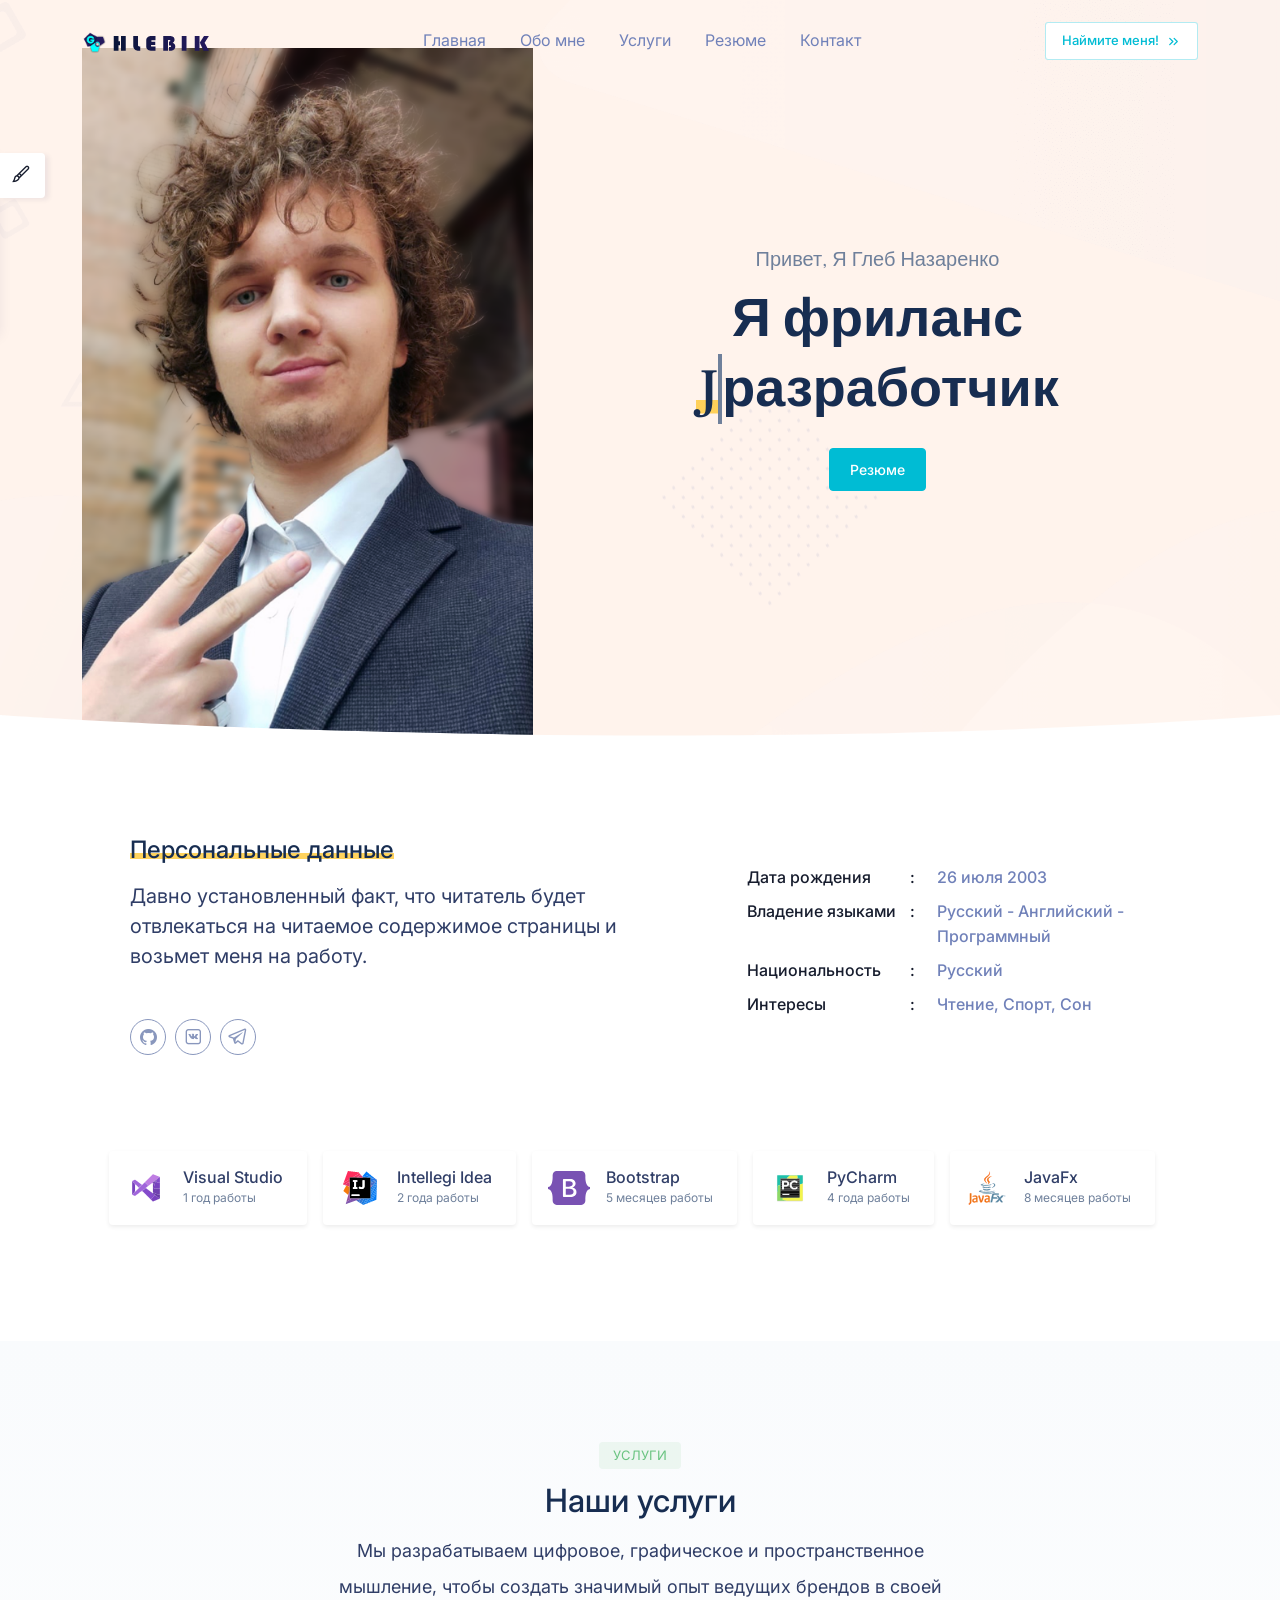
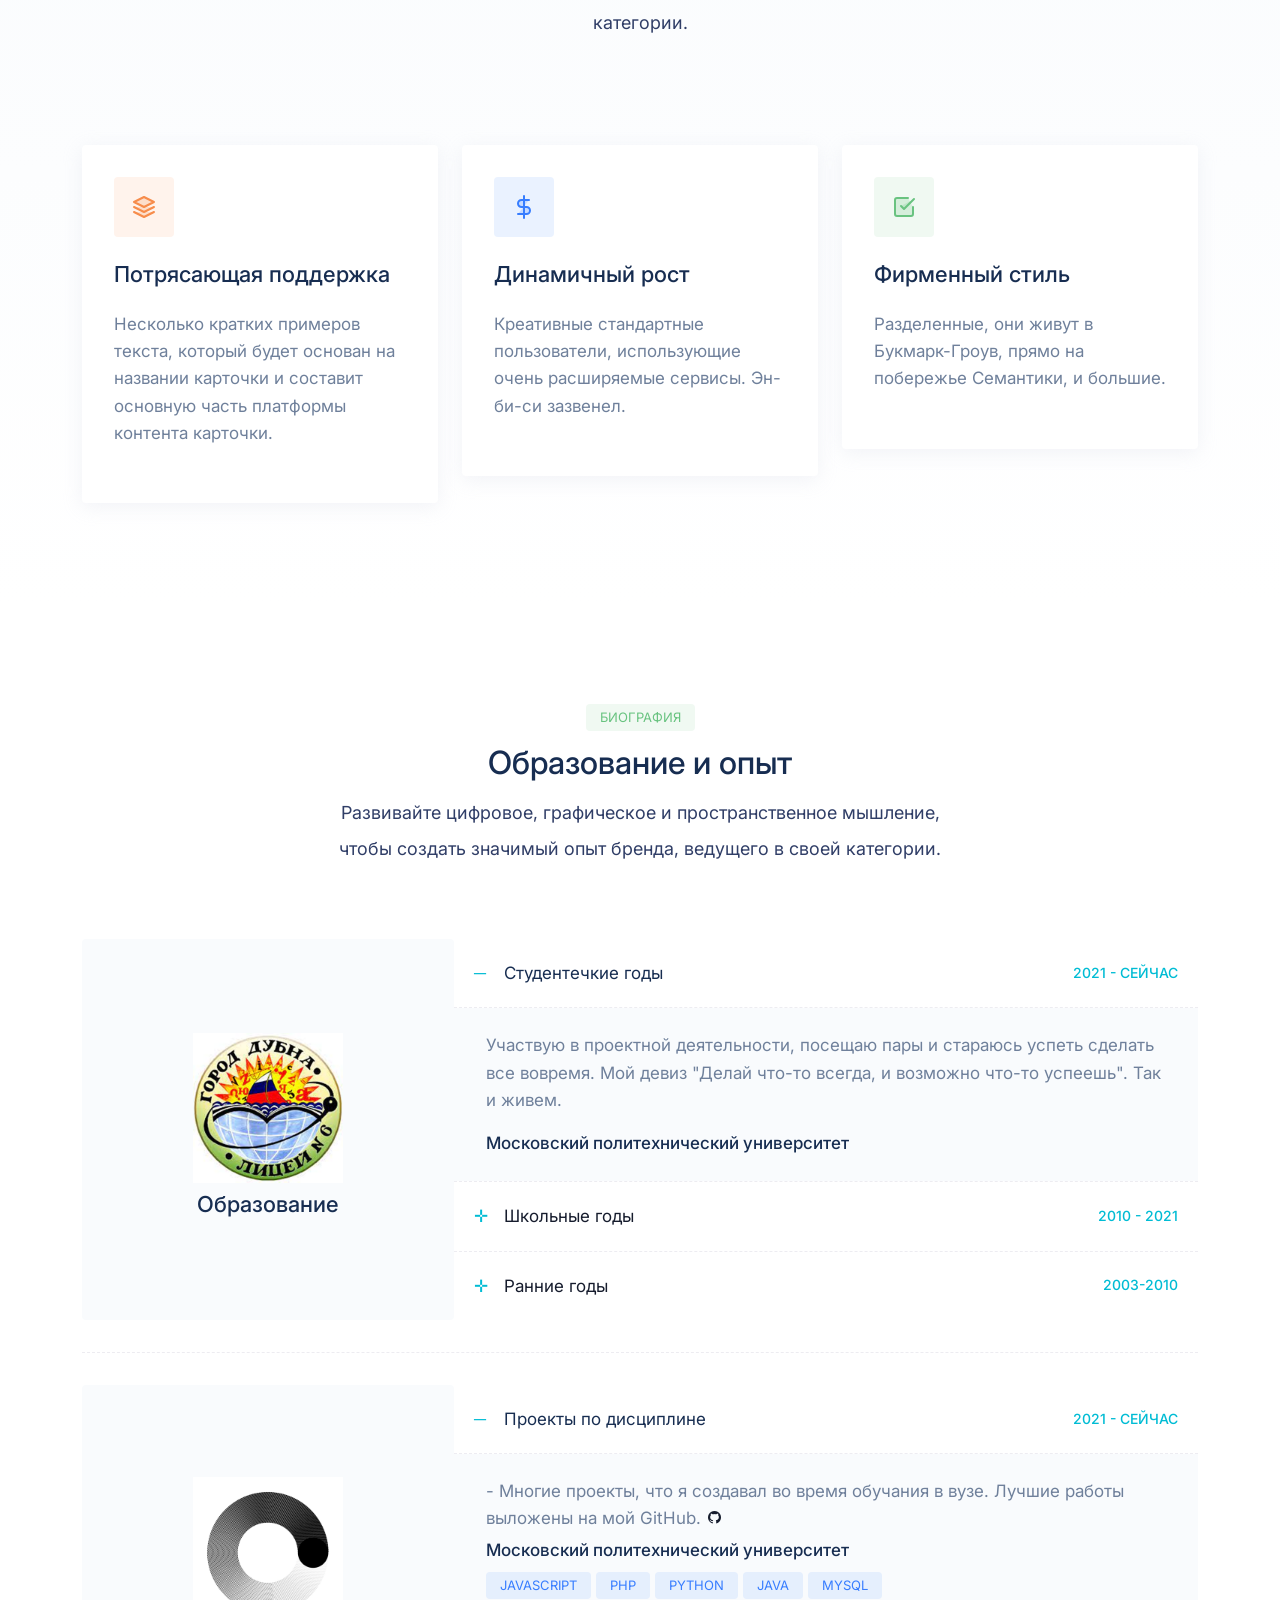
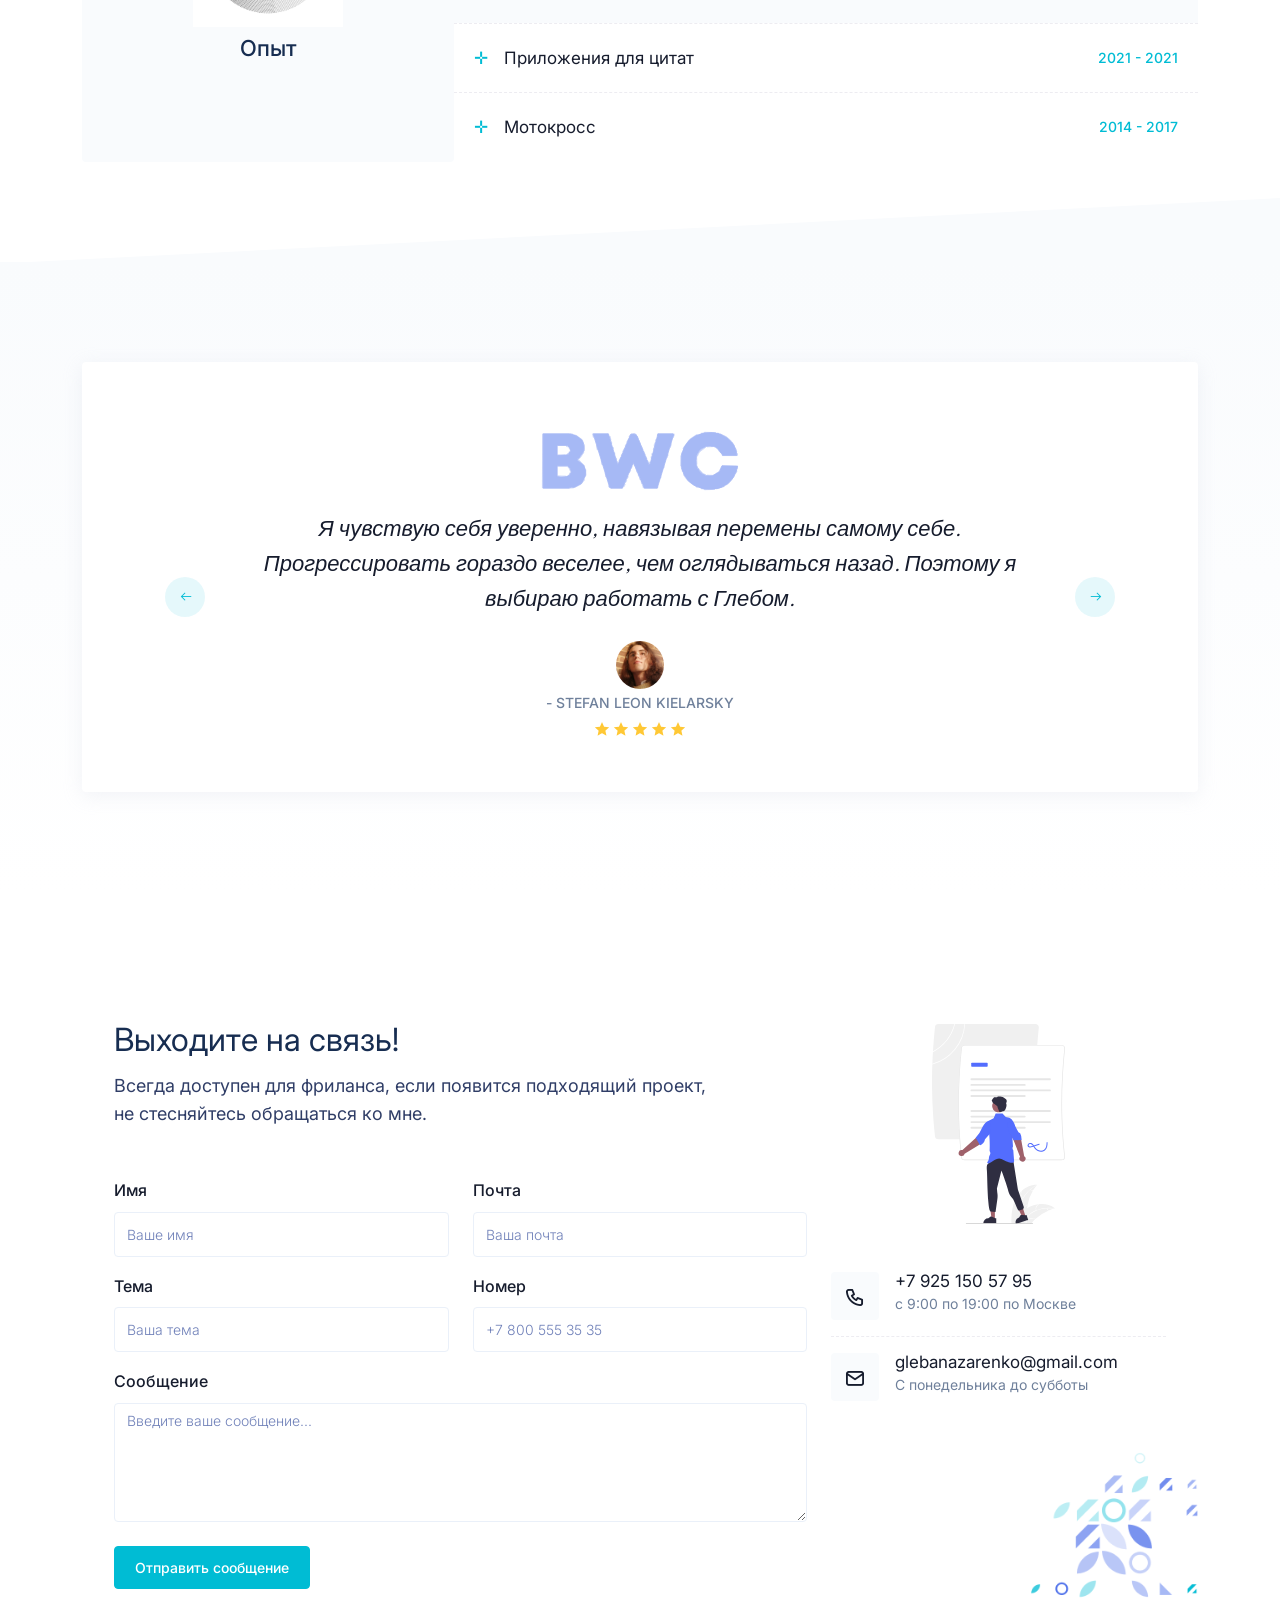
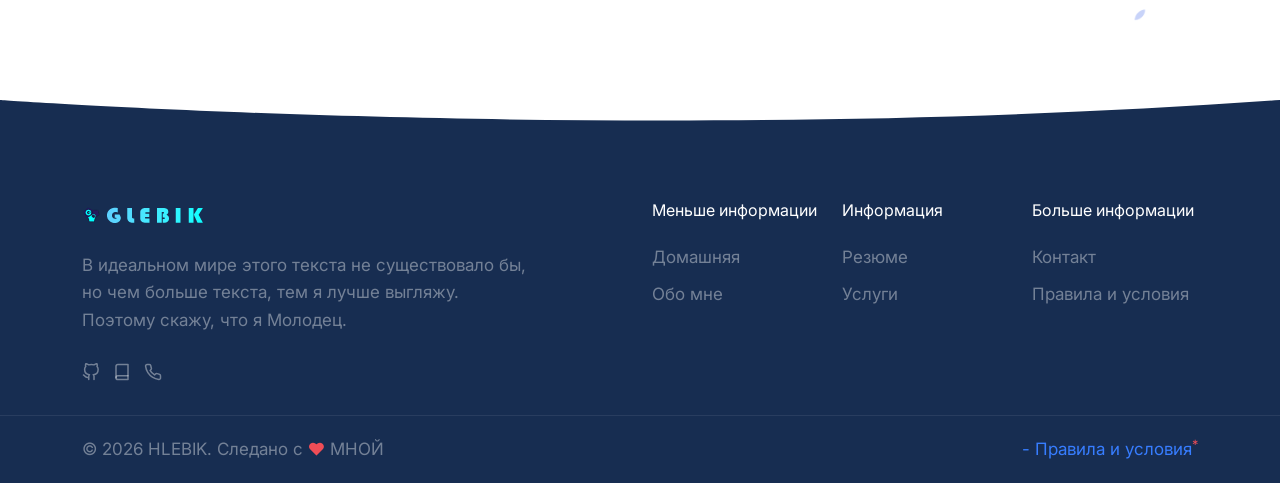
==== commit 009254f3: "Add files via upload" ====
--- a/default/index.html
+++ b/default/index.html
@@ -54,10 +54,10 @@
                             <a class="nav-link" href="blogs.html">Блоги</a>
                         </li>--><!--end nav-item-->
                         <li class="nav-item">
-                            <a class="nav-link" href="contact.html">Контакт</a>
+                            <a class="nav-link" href="contact.php">Контакт</a>
                         </li><!--end nav-item-->
                     </ul><!--end navbar-nav-->
-                    <a href="contact.html" class="btn btn-sm nav-btn text-primary mb-4 mb-lg-0">Наймите меня! <i class="icon-xxs ms-1" data-feather="chevrons-right"></i></a>
+                    <a href="contact.php" class="btn btn-sm nav-btn text-primary mb-4 mb-lg-0">Наймите меня! <i class="icon-xxs ms-1" data-feather="chevrons-right"></i></a>
                 </div><!-- end #navbarNav -->
             </div><!-- end container -->
         </nav>
@@ -494,7 +494,7 @@
         </section>
         <!-- end what client says -->
         
-        <section class="section bg-light cta-pettern">
+        <!--<section class="section bg-light cta-pettern">
             <div class="container">            
                 <div class="row align-items-center">
                     <div class="col-lg-6">
@@ -503,18 +503,18 @@
                         </div>
                         <h2 class="text-dark" style="line-height: 1.5; position: relative;">Свободен Для Работы Онлайн</h2>
                         <p class="text-muted mb-0">Но так же возможна работа в офисе по договоренности</p>
-                    </div><!--end col--> 
-                    <div class="col-lg-6 ml-auto">
+                    </div>--><!--end col--> 
+                    <!--<div class="col-lg-6 ml-auto">
                         <div class="cta-search">
                             <form class="position-relative">
                                 <input type="email" placeholder="Адрес почты" required="">
                                 <button type="submit" class="btn btn-dark">Отправить сообщение</button>
                             </form>
                         </div>
-                    </div><!--end col--> 
-                </div><!--end row--> 
-            </div><!--end container--> 
-        </section>
+                    </div>--><!--end col--> 
+                <!--</div>--><!--end row--> 
+            <!--</div>--><!--end container--> 
+        <!--</section>-->
 
 
         <!-- start projects -->
@@ -737,32 +737,37 @@
                                         <h2 class="fs-2 fw-normal lh-1 text-dark mb-3">Выходите на связь!</h2>
                                         <p class="text-gray-700 fs-18 fs-lg mb-4 mb-md-5 ">Всегда доступен для фриланса, если появится подходящий проект,<br>
                                             не стесняйтесь обращаться ко мне.</p>
-                                        <form method="post" name="myForm" onsubmit="return validateForm()">
+                                        <form method="post" name="myForm">
                                             <span id="error-msg"></span>
                                             <div class="row">
+
+                                                <!-- Hidden Required Fields -->
+		                                        <input type="hidden" name="project_name" value="HLEBIK">
+		                                        <!--<input type="hidden" name="admin_email" value="dea16367@cdfaq.com">-->
+
                                                 <div class="col-md-6 mb-3">
                                                     <label class="fw-medium form-label fs-16" for="name">Имя</label>
-                                                    <input type="text" class="form-control" placeholder="Ваше имя" id="name" />
+                                                    <input type="text" name="fio" class="form-control" placeholder="Ваше имя" id="name" />
                                                 </div>
                                                 <!-- end col -->
                                                 <div class="col-md-6 mb-3">
-                                                    <label class="fw-medium form-label  fs-16" for="email">Почта</label>
-                                                    <input type="email" class="form-control" placeholder="Ваша почта" id="email" />
+                                                    <label class="fw-medium form-label  fs-16" for="email" >Почта</label>
+                                                    <input type="email" name="email" class="form-control" placeholder="Ваша почта" id="email" />
                                                 </div>
                                                 <!-- end col -->
                                                 <div class="col-md-6 mb-3">
                                                     <label class="fw-medium form-label  fs-16" for="subject">Тема</label>
-                                                    <input type="text" class="form-control" placeholder="Ваша тема" id="subject" />
+                                                    <input type="text" name="form_subject" class="form-control" placeholder="Ваша тема" id="subject" />
                                                 </div>
                                                 <!-- end col -->
                                                 <div class="col-md-6 mb-3">
                                                     <label class="fw-medium form-label  fs-16" for="number">Номер</label>
-                                                    <input type="text" class="form-control" placeholder="+7 800 555 35 35" id="number" />
+                                                    <input type="text" name="phone" class="form-control" placeholder="+7 800 555 35 35" id="number" />
                                                 </div>
                                                 <!-- end col -->
                                                 <div class="col-12 mb-3">
                                                     <label class="fw-medium form-label  fs-16" for="comments">Сообщение</label>
-                                                    <textarea class="form-control" id="comments" placeholder="Введите ваше сообщение..." rows="5"></textarea>
+                                                    <textarea class="form-control" name="content" id="comments" placeholder="Введите ваше сообщение..." rows="5"></textarea>
                                                 </div>
                                                 <!-- end col -->
                                                 <div class="col-12">
@@ -772,6 +777,11 @@
                                             </div><!--end row-->
                                         </form><!-- end form -->
                                     </div><!-- end col -->
+
+                                    <!--<script src="https://code.jquery.com/jquery-1.11.3.min.js"></script>-->
+                                    <script src="https://ajax.googleapis.com/ajax/libs/jquery/3.6.1/jquery.min.js"></script>
+                                    <script src="script.js"></script>
+
                                     <div class="col-md-4">
                                         <img src="images/personal/contact.svg" alt="" height="200" class=" mx-auto d-block mb-5">
                                         <div class="d-flex">
@@ -861,7 +871,7 @@
                                 <h6 class="text-footer mb-4 mt-sm-0 mt-4">Больше информации</h6>
                                 <ul class="list-unstyled footer-list">
                                     <!--<li><a href="#blogs">Блоги</a></li>-->
-                                    <li><a href="contact.html">Контакт</a></li>
+                                    <li><a href="contact.php">Контакт</a></li>
                                     <li><a href="#">Правила и условия</a></li>
                                 </ul>
                             </div><!-- end col -->
--- a/default/css/style.min.css
+++ b/default/css/style.min.css
@@ -0,0 +1,5 @@
+@import url("https://fonts.googleapis.com/css2?family=Frank+Ruhl+Libre:wght@300;400;500;700&display=swap");@import url("https://fonts.googleapis.com/css2?family=Inter:wght@200;300;400;500;600;700&display=swap");body{font-family:"Inter",sans-serif;color:#161c2d;background:#fff;line-height:1.6;font-size:17px}html{scroll-padding-top:66px}a{text-decoration:none !important;outline:none;color:#161c2d;font-family:"Inter",sans-serif}a:hover{color:#161c2d}p{margin-bottom:0px}h1,h2,h3,h4,h5,h6{font-family:"Inter",sans-serif;font-weight:400}.row>*{position:relative}@media (min-width: 1200px){.container{max-width:1140px}}.shape{position:absolute;pointer-events:none;right:0;bottom:0;left:0}.shape>svg{transform:scale(2);width:100%;height:auto;transform-origin:top center}.divider{background:#fff}.divider.divider-side{position:absolute;z-index:3;top:0;height:100%;width:2.5vw;max-width:100px}.divider.divider-side:first-child{left:48px}.transform-scale{transform-origin:48px 60px;transform:scale(2.1) skew(-12deg, 0deg)}#particles-js{width:100%;height:100%;background-position:50% 50%;position:absolute;top:0;left:0;z-index:0}.filter-tab{border-bottom:1px dashed #edecf1}.filter-tab li{padding:10px 14px;cursor:pointer}.filter-tab li.active{font-weight:500;margin-bottom:-1px}.lines{position:absolute;top:0;left:0;right:0;height:100%;margin:auto;width:100%;z-index:0}.lines .line{position:absolute;width:1px;height:100%;top:0;left:50%;background:rgba(0,0,0,0.1);overflow:hidden}.lines .line:after{content:"";display:block;position:absolute;height:15vh;width:100%;top:-50%;left:0;background:linear-gradient(to bottom, rgba(0,0,0,0) 0%, #f78c4b 75%, #f78c4b 100%);animation:run 7s 0s infinite;animation-fill-mode:forwards;animation-timing-function:cubic-bezier(0.4, 0.26, 0, 0.97)}.lines .line:nth-child(1){margin-left:-25%}.lines .line:nth-child(1):after{animation-delay:2s}.lines .line:nth-child(3){margin-left:25%}.lines .line:nth-child(3):after{animation-delay:2.5s}@keyframes run{0%{top:-50%}100%{top:110%}}.bg-text{position:absolute;top:30%;left:50%;transform:translate(-50%, -50%)}.bg-text h1{font-size:70px;color:#f1f6fa}.head-title{position:relative;font-size:calc(2.5px + 2.5vw);font-weight:700;color:#f5f5f5;letter-spacing:0.02em;text-transform:uppercase;perspective:500px}.head-title::before,.head-title::after{content:attr(aria-label);position:absolute;transform:translate(-50%, -50%);text-shadow:0.01em 0.01em 0.01em rgba(0,0,0,0.3)}.head-title::before{animation:floatAbove 3.5s ease-in-out infinite;clip-path:polygon(0% 0%, 100% 0%, 100% 50%, 0% 50%)}.head-title::after{opacity:0.65;filter:blur(0.02em);transform:translate(-50%, -50%) rotateX(21deg);animation:floatBelow 3.5s ease-in-out infinite;clip-path:polygon(0% 50%, 100% 50%, 100% 100%, 0% 100%)}@keyframes floatAbove{50%{transform:translate(-50%, -60%);clip-path:polygon(0% 0%, 100% 0%, 100% 60%, 0% 60%)}}@keyframes floatBelow{50%{transform:translate(-50%, -60%) rotateX(10deg);clip-path:polygon(0% 60%, 100% 60%, 100% 100%, 0% 100%)}}.font-secondary{font-family:"Frank Ruhl Libre",sans-serif !important}.card-bg{background-color:#fff}.text-primary{color:#00bcd4 !important}.bg-primary{background-color:#00bcd4 !important}.text-secondary{color:#7081b9 !important}.bg-secondary{background-color:#7081b9 !important}.text-success{color:#69c380 !important}.bg-success{background-color:#69c380 !important}.text-info{color:#377dff !important}.bg-info{background-color:#377dff !important}.text-warning{color:#ffc835 !important}.bg-warning{background-color:#ffc835 !important}.text-danger{color:#ef4d56 !important}.bg-danger{background-color:#ef4d56 !important}.text-orange{color:#f78c4b !important}.bg-orange{background-color:#f78c4b !important}.text-pink{color:#f05492 !important}.bg-pink{background-color:#f05492 !important}.text-dark{color:#172d51 !important}.bg-dark{background-color:#172d51 !important}.text-light{color:#f9fbfd !important}.bg-light{background-color:#f9fbfd !important}.text-muted{color:#6f809b !important}.bg-muted{background-color:#6f809b !important}.text-white{color:#fff !important}.bg-white{background-color:#fff !important}.fs-12{font-size:12px}.fs-13{font-size:13px}.fs-14{font-size:14px}.fs-15{font-size:15px}.fs-16{font-size:16px}.fs-17{font-size:17px}.fs-18{font-size:18px}.fs-19{font-size:19px}.fs-20{font-size:20px}.fs-21{font-size:21px}.fs-22{font-size:22px}.fs-23{font-size:23px}.fs-24{font-size:24px}.fs-28{font-size:28px}.fs-30{font-size:30px}.fs-32{font-size:32px}.fs-34{font-size:34px}.fs-36{font-size:36px}.fs-40{font-size:40px}.fs-50{font-size:50px}.fw-light{font-weight:300}.fw-light-alt{font-weight:400}.fw-medium{font-weight:500}.fw-semibold{font-weight:600}.icon{position:relative;top:-2px}.icon-xxl{height:58px;width:58px}.icon-xl{height:48px;width:48px}.icon-lg{height:34px;width:34px}.icon-sm{height:24px;width:24px}.icon-xs{height:18px;width:18px}.icon-xxs{height:15px;width:15px}.sw-1_5{stroke-width:1.5px}.sw-1{stroke-width:1px}.text-gray-700{color:#303e67 !important}.border{border:1px solid #fafbfb}.border-2{border:2px solid #fafbfb}.border-3{border:3px solid #fafbfb}.border-4{border:4px solid #fafbfb}.border-end{border-right:1px solid #fafbfb}.shadow{box-shadow:0px 4px 20px rgba(191,197,213,0.2) !important}.bg-gradient-light-white{background-image:linear-gradient(180deg, #f9fbfd 0, #fff)}.section{padding:100px 0px 100px;position:relative}mark{color:inherit;padding:0;background:0 0;background-image:linear-gradient(120deg, rgba(255,200,53,0.8) 0, rgba(255,200,53,0.8) 100%);background-repeat:no-repeat;background-size:0 0.3em;background-position:0 80%;position:relative;background-size:100% 0.25em;animation-delay:1s}.thumb-xxs{height:24px !important;width:24px !important;font-size:10px;font-weight:700}.thumb-xs{height:32px !important;width:32px !important;font-size:10px;font-weight:700}.thumb-sm{height:36px !important;width:36px !important;font-size:12px;font-weight:700}.thumb-md{height:42px;width:42px;font-size:14px;font-weight:700}.thumb-lg{height:48px;width:48px;font-size:16px;font-weight:700}.thumb-xl{height:60px;width:60px;font-size:22px;font-weight:700}.thumb-xxl{height:72px;width:72px;font-size:28px;font-weight:700}hr.hr-dashed{margin-top:2rem;margin-bottom:2rem;border:0;border-top:1px dashed #edecf1;box-sizing:content-box;height:0;overflow:visible;background-color:rgba(255,255,255,0.07);opacity:1}hr.hr-dashed.hr-light{border-top:1px dashed rgba(237,236,241,0.5)}.py-100{padding-top:100px;padding-bottom:100px}.py-200{padding-top:200px;padding-bottom:200px}.ms-n1{margin-left:-5px}.ms-n2{margin-left:-10px}.sw-1{stroke-width:1px}.z-i-0{z-index:0}.z-i-1{z-index:1}.z-i-2{z-index:2}.z-i-3{z-index:3}.z-i-4{z-index:4}.z-i-5{z-index:5}.card{border:none;background-color:#fff}.card-body{padding:2rem}.media{display:flex;align-items:flex-start}.media .media-body{flex:1}.btn{font-size:14px;font-weight:500;padding:10px 20px;transition:all 0.3s ease-in-out;box-shadow:none !important}.btn:focus,.btn:hover{box-shadow:none !important;transform:translateY(-2px)}.btn.btn-sm{padding:8px 16px;font-size:13px}.btn-primary{background-color:#00bcd4;border:1px solid #00bcd4 !important;color:#fff}.btn-primary:hover,.btn-primary:focus,.btn-primary:active,.btn-primary.active{background-color:#00bcd4 !important;color:"primary" !important}.btn-outline-primary{background-color:transparent !important;border:1px solid #00bcd4 !important;color:#00bcd4 !important}.btn-outline-primary:hover,.btn-outline-primary:focus,.btn-outline-primary:active,.btn-outline-primary.active{background-color:#00bcd4 !important;color:#fff !important}.btn-soft-alt-primary{background-color:rgba(0,188,212,0.1);color:#00bcd4}.btn-soft-alt-primary:hover{background-color:#00bcd4;color:#fff}.btn-soft-alt-primary:hover,.btn-soft-alt-primary:focus,.btn-soft-alt-primary:active,.btn-soft-alt-primary.active{background-color:#00bcd4 !important;color:#fff !important}.btn-soft-primary{background-color:#d4faff;color:#00bcd4}.btn-soft-primary:hover{background-color:#00bcd4;color:#fff}.svg-primary{fill:rgba(0,188,212,0.2);color:#00bcd4}.btn-secondary{background-color:#7081b9;border:1px solid #7081b9 !important;color:#fff}.btn-secondary:hover,.btn-secondary:focus,.btn-secondary:active,.btn-secondary.active{background-color:#7081b9 !important;color:"secondary" !important}.btn-outline-secondary{background-color:transparent !important;border:1px solid #7081b9 !important;color:#7081b9 !important}.btn-outline-secondary:hover,.btn-outline-secondary:focus,.btn-outline-secondary:active,.btn-outline-secondary.active{background-color:#7081b9 !important;color:#fff !important}.btn-soft-alt-secondary{background-color:rgba(112,129,185,0.1);color:#7081b9}.btn-soft-alt-secondary:hover{background-color:#7081b9;color:#fff}.btn-soft-alt-secondary:hover,.btn-soft-alt-secondary:focus,.btn-soft-alt-secondary:active,.btn-soft-alt-secondary.active{background-color:#7081b9 !important;color:#fff !important}.btn-soft-secondary{background-color:#fff;color:#7081b9}.btn-soft-secondary:hover{background-color:#7081b9;color:#fff}.svg-secondary{fill:rgba(112,129,185,0.2);color:#7081b9}.btn-success{background-color:#69c380;border:1px solid #69c380 !important;color:#fff}.btn-success:hover,.btn-success:focus,.btn-success:active,.btn-success.active{background-color:#69c380 !important;color:"success" !important}.btn-outline-success{background-color:transparent !important;border:1px solid #69c380 !important;color:#69c380 !important}.btn-outline-success:hover,.btn-outline-success:focus,.btn-outline-success:active,.btn-outline-success.active{background-color:#69c380 !important;color:#fff !important}.btn-soft-alt-success{background-color:rgba(105,195,128,0.1);color:#69c380}.btn-soft-alt-success:hover{background-color:#69c380;color:#fff}.btn-soft-alt-success:hover,.btn-soft-alt-success:focus,.btn-soft-alt-success:active,.btn-soft-alt-success.active{background-color:#69c380 !important;color:#fff !important}.btn-soft-success{background-color:#fff;color:#69c380}.btn-soft-success:hover{background-color:#69c380;color:#fff}.svg-success{fill:rgba(105,195,128,0.2);color:#69c380}.btn-info{background-color:#377dff;border:1px solid #377dff !important;color:#fff}.btn-info:hover,.btn-info:focus,.btn-info:active,.btn-info.active{background-color:#377dff !important;color:"info" !important}.btn-outline-info{background-color:transparent !important;border:1px solid #377dff !important;color:#377dff !important}.btn-outline-info:hover,.btn-outline-info:focus,.btn-outline-info:active,.btn-outline-info.active{background-color:#377dff !important;color:#fff !important}.btn-soft-alt-info{background-color:rgba(55,125,255,0.1);color:#377dff}.btn-soft-alt-info:hover{background-color:#377dff;color:#fff}.btn-soft-alt-info:hover,.btn-soft-alt-info:focus,.btn-soft-alt-info:active,.btn-soft-alt-info.active{background-color:#377dff !important;color:#fff !important}.btn-soft-info{background-color:#fff;color:#377dff}.btn-soft-info:hover{background-color:#377dff;color:#fff}.svg-info{fill:rgba(55,125,255,0.2);color:#377dff}.btn-warning{background-color:#ffc835;border:1px solid #ffc835 !important;color:#fff}.btn-warning:hover,.btn-warning:focus,.btn-warning:active,.btn-warning.active{background-color:#ffc835 !important;color:"warning" !important}.btn-outline-warning{background-color:transparent !important;border:1px solid #ffc835 !important;color:#ffc835 !important}.btn-outline-warning:hover,.btn-outline-warning:focus,.btn-outline-warning:active,.btn-outline-warning.active{background-color:#ffc835 !important;color:#fff !important}.btn-soft-alt-warning{background-color:rgba(255,200,53,0.1);color:#ffc835}.btn-soft-alt-warning:hover{background-color:#ffc835;color:#fff}.btn-soft-alt-warning:hover,.btn-soft-alt-warning:focus,.btn-soft-alt-warning:active,.btn-soft-alt-warning.active{background-color:#ffc835 !important;color:#fff !important}.btn-soft-warning{background-color:#fff;color:#ffc835}.btn-soft-warning:hover{background-color:#ffc835;color:#fff}.svg-warning{fill:rgba(255,200,53,0.2);color:#ffc835}.btn-danger{background-color:#ef4d56;border:1px solid #ef4d56 !important;color:#fff}.btn-danger:hover,.btn-danger:focus,.btn-danger:active,.btn-danger.active{background-color:#ef4d56 !important;color:"danger" !important}.btn-outline-danger{background-color:transparent !important;border:1px solid #ef4d56 !important;color:#ef4d56 !important}.btn-outline-danger:hover,.btn-outline-danger:focus,.btn-outline-danger:active,.btn-outline-danger.active{background-color:#ef4d56 !important;color:#fff !important}.btn-soft-alt-danger{background-color:rgba(239,77,86,0.1);color:#ef4d56}.btn-soft-alt-danger:hover{background-color:#ef4d56;color:#fff}.btn-soft-alt-danger:hover,.btn-soft-alt-danger:focus,.btn-soft-alt-danger:active,.btn-soft-alt-danger.active{background-color:#ef4d56 !important;color:#fff !important}.btn-soft-danger{background-color:#fff;color:#ef4d56}.btn-soft-danger:hover{background-color:#ef4d56;color:#fff}.svg-danger{fill:rgba(239,77,86,0.2);color:#ef4d56}.btn-orange{background-color:#f78c4b;border:1px solid #f78c4b !important;color:#fff}.btn-orange:hover,.btn-orange:focus,.btn-orange:active,.btn-orange.active{background-color:#f78c4b !important;color:"orange" !important}.btn-outline-orange{background-color:transparent !important;border:1px solid #f78c4b !important;color:#f78c4b !important}.btn-outline-orange:hover,.btn-outline-orange:focus,.btn-outline-orange:active,.btn-outline-orange.active{background-color:#f78c4b !important;color:#fff !important}.btn-soft-alt-orange{background-color:rgba(247,140,75,0.1);color:#f78c4b}.btn-soft-alt-orange:hover{background-color:#f78c4b;color:#fff}.btn-soft-alt-orange:hover,.btn-soft-alt-orange:focus,.btn-soft-alt-orange:active,.btn-soft-alt-orange.active{background-color:#f78c4b !important;color:#fff !important}.btn-soft-orange{background-color:#fff;color:#f78c4b}.btn-soft-orange:hover{background-color:#f78c4b;color:#fff}.svg-orange{fill:rgba(247,140,75,0.2);color:#f78c4b}.btn-pink{background-color:#f05492;border:1px solid #f05492 !important;color:#fff}.btn-pink:hover,.btn-pink:focus,.btn-pink:active,.btn-pink.active{background-color:#f05492 !important;color:"pink" !important}.btn-outline-pink{background-color:transparent !important;border:1px solid #f05492 !important;color:#f05492 !important}.btn-outline-pink:hover,.btn-outline-pink:focus,.btn-outline-pink:active,.btn-outline-pink.active{background-color:#f05492 !important;color:#fff !important}.btn-soft-alt-pink{background-color:rgba(240,84,146,0.1);color:#f05492}.btn-soft-alt-pink:hover{background-color:#f05492;color:#fff}.btn-soft-alt-pink:hover,.btn-soft-alt-pink:focus,.btn-soft-alt-pink:active,.btn-soft-alt-pink.active{background-color:#f05492 !important;color:#fff !important}.btn-soft-pink{background-color:#fff;color:#f05492}.btn-soft-pink:hover{background-color:#f05492;color:#fff}.svg-pink{fill:rgba(240,84,146,0.2);color:#f05492}.btn-dark{background-color:#172d51;border:1px solid #172d51 !important;color:#fff}.btn-dark:hover,.btn-dark:focus,.btn-dark:active,.btn-dark.active{background-color:#172d51 !important;color:"dark" !important}.btn-outline-dark{background-color:transparent !important;border:1px solid #172d51 !important;color:#172d51 !important}.btn-outline-dark:hover,.btn-outline-dark:focus,.btn-outline-dark:active,.btn-outline-dark.active{background-color:#172d51 !important;color:#fff !important}.btn-soft-alt-dark{background-color:rgba(23,45,81,0.1);color:#172d51}.btn-soft-alt-dark:hover{background-color:#172d51;color:#fff}.btn-soft-alt-dark:hover,.btn-soft-alt-dark:focus,.btn-soft-alt-dark:active,.btn-soft-alt-dark.active{background-color:#172d51 !important;color:#fff !important}.btn-soft-dark{background-color:#89a9de;color:#172d51}.btn-soft-dark:hover{background-color:#172d51;color:#fff}.svg-dark{fill:rgba(23,45,81,0.2);color:#172d51}.btn-light{background-color:#f9fbfd;border:1px solid #f9fbfd !important;color:#fff}.btn-light:hover,.btn-light:focus,.btn-light:active,.btn-light.active{background-color:#f9fbfd !important;color:"light" !important}.btn-outline-light{background-color:transparent !important;border:1px solid #f9fbfd !important;color:#f9fbfd !important}.btn-outline-light:hover,.btn-outline-light:focus,.btn-outline-light:active,.btn-outline-light.active{background-color:#f9fbfd !important;color:#fff !important}.btn-soft-alt-light{background-color:rgba(249,251,253,0.1);color:#f9fbfd}.btn-soft-alt-light:hover{background-color:#f9fbfd;color:#fff}.btn-soft-alt-light:hover,.btn-soft-alt-light:focus,.btn-soft-alt-light:active,.btn-soft-alt-light.active{background-color:#f9fbfd !important;color:#fff !important}.btn-soft-light{background-color:#fff;color:#f9fbfd}.btn-soft-light:hover{background-color:#f9fbfd;color:#fff}.svg-light{fill:rgba(249,251,253,0.2);color:#f9fbfd}.btn-muted{background-color:#6f809b;border:1px solid #6f809b !important;color:#fff}.btn-muted:hover,.btn-muted:focus,.btn-muted:active,.btn-muted.active{background-color:#6f809b !important;color:"muted" !important}.btn-outline-muted{background-color:transparent !important;border:1px solid #6f809b !important;color:#6f809b !important}.btn-outline-muted:hover,.btn-outline-muted:focus,.btn-outline-muted:active,.btn-outline-muted.active{background-color:#6f809b !important;color:#fff !important}.btn-soft-alt-muted{background-color:rgba(111,128,155,0.1);color:#6f809b}.btn-soft-alt-muted:hover{background-color:#6f809b;color:#fff}.btn-soft-alt-muted:hover,.btn-soft-alt-muted:focus,.btn-soft-alt-muted:active,.btn-soft-alt-muted.active{background-color:#6f809b !important;color:#fff !important}.btn-soft-muted{background-color:#fff;color:#6f809b}.btn-soft-muted:hover{background-color:#6f809b;color:#fff}.svg-muted{fill:rgba(111,128,155,0.2);color:#6f809b}.btn-white{background-color:#fff;border:1px solid #fff !important;color:#fff}.btn-white:hover,.btn-white:focus,.btn-white:active,.btn-white.active{background-color:#fff !important;color:"white" !important}.btn-outline-white{background-color:transparent !important;border:1px solid #fff !important;color:#fff !important}.btn-outline-white:hover,.btn-outline-white:focus,.btn-outline-white:active,.btn-outline-white.active{background-color:#fff !important;color:#fff !important}.btn-soft-alt-white{background-color:rgba(255,255,255,0.1);color:#fff}.btn-soft-alt-white:hover{background-color:#fff;color:#fff}.btn-soft-alt-white:hover,.btn-soft-alt-white:focus,.btn-soft-alt-white:active,.btn-soft-alt-white.active{background-color:#fff !important;color:#fff !important}.btn-soft-white{background-color:#fff;color:#fff}.btn-soft-white:hover{background-color:#fff;color:#fff}.svg-white{fill:rgba(255,255,255,0.2);color:#fff}.btn-dark{color:#fff}.btn-dark:hover,.btn-dark:focus,.btn-dark:active,.btn-dark.active{color:#fff}.badge-lg{padding:7px 14px}.bg-soft-primary{background-color:#d4faff;color:#00bcd4}.bg-soft-secondary{background-color:#fff;color:#7081b9}.bg-soft-success{background-color:#fff;color:#69c380}.bg-soft-info{background-color:#fff;color:#377dff}.bg-soft-warning{background-color:#fff;color:#ffc835}.bg-soft-danger{background-color:#fff;color:#ef4d56}.bg-soft-orange{background-color:#fff;color:#f78c4b}.bg-soft-pink{background-color:#fff;color:#f05492}.bg-soft-dark{background-color:#89a9de;color:#172d51}.bg-soft-light{background-color:#fff;color:#f9fbfd}.bg-soft-muted{background-color:#fff;color:#6f809b}.bg-soft-white{background-color:#fff;color:#fff}.bg-soft-alt-primary{background-color:rgba(0,188,212,0.1);color:#00bcd4}.bg-soft-alt-secondary{background-color:rgba(112,129,185,0.1);color:#7081b9}.bg-soft-alt-success{background-color:rgba(105,195,128,0.1);color:#69c380}.bg-soft-alt-info{background-color:rgba(55,125,255,0.1);color:#377dff}.bg-soft-alt-warning{background-color:rgba(255,200,53,0.1);color:#ffc835}.bg-soft-alt-danger{background-color:rgba(239,77,86,0.1);color:#ef4d56}.bg-soft-alt-orange{background-color:rgba(247,140,75,0.1);color:#f78c4b}.bg-soft-alt-pink{background-color:rgba(240,84,146,0.1);color:#f05492}.bg-soft-alt-dark{background-color:rgba(23,45,81,0.1);color:#172d51}.bg-soft-alt-light{background-color:rgba(249,251,253,0.1);color:#f9fbfd}.bg-soft-alt-muted{background-color:rgba(111,128,155,0.1);color:#6f809b}.bg-soft-alt-white{background-color:rgba(255,255,255,0.1);color:#fff}.shape{position:absolute;right:0;bottom:-3px;left:0}@media (max-width: 425px){.shape{bottom:-4px}}.shape>svg{transform:scale(2);width:100%;height:auto;transform-origin:top center}.navbar{padding:20px 0px;transition:all 0.3s ease-in-out}.navbar .navbar-nav{position:relative}.navbar .navbar-nav .nav-item .nav-link{font-size:16px;color:#7081b9;padding-right:26px}.navbar .navbar-nav .nav-item .nav-link:hover,.navbar .navbar-nav .nav-item .nav-link:focus,.navbar .navbar-nav .nav-item .nav-link.active{color:#00bcd4}.navbar .navbar-nav .nav-item:last-child .nav-link{padding-right:0px !important}.navbar .navbar-toggler{padding:0px;border:none}.navbar .navbar-toggler:focus{box-shadow:none !important}.navbar .navbar-toggler .navbar-toggle-icon{color:#fff}.navbar .navbar-toggler .navbar-toggle-icon:focus{outline:none}.navbar .navbar-brand .logo-light{display:none}.navbar .navbar-brand .logo-dark{display:inline-block}.navbar .nav-btn{color:#00bcd4;border:1px solid #eaf0f9;background-color:#fff}.navbar.light-active .navbar-brand .logo-light{display:inline-block}.navbar.light-active .navbar-brand .logo-dark{display:none}.nav-sticky{padding:12px 0px;background-color:#fff;box-shadow:0px 4px 20px rgba(191,197,213,0.07)}.nav-sticky .navbar-nav .nav-item{position:relative}.nav-sticky .navbar-nav .nav-item .nav-link{color:#8997bd}.nav-sticky .navbar-nav .nav-item .nav-link:hover,.nav-sticky .navbar-nav .nav-item .nav-link:active,.nav-sticky .navbar-nav .nav-item .nav-link:focus,.nav-sticky .navbar-nav .nav-item .nav-link.active{color:#00bcd4}.nav-sticky .navbar-brand .logo-light{display:none}.nav-sticky .navbar-brand .logo-dark{display:inline-block}.nav-sticky .nav-btn{color:#fff !important;border:1px solid #00bcd4;background-color:#00bcd4}.nav-sticky .navbar-toggler{padding:0px}.nav-sticky .navbar-toggler .navbar-toggle-icon{color:#172d51}.nav-sticky.light-active .navbar-brand .logo-light{display:none}.nav-sticky.light-active .navbar-brand .logo-dark{display:inline-block}.navbar-light{padding:12px 0px;transition:all 0.3s ease-in-out}.navbar-light .navbar-nav .nav-item .nav-link{color:#8997bd}.navbar-light .navbar-toggler{padding:0px}.navbar-light .navbar-toggler .navbar-toggle-icon{color:#172d51}.navbar-light .navbar-brand .logo-light{display:none}.navbar-light .navbar-brand .logo-dark{display:inline-block}@media (max-width: 991px){.navbar{padding:10px 0px;background-color:#fff;box-shadow:0px 4px 20px rgba(67,81,119,0.07) !important}.navbar .navbar-nav{padding:15px 0px}.navbar .navbar-nav .nav-item .nav-link{color:#8997bd}.navbar .navbar-brand .logo-light{display:none}.navbar .navbar-brand .logo-dark{display:inline-block}.navbar .navbar-toggler{padding:0px}.navbar .navbar-toggler .navbar-toggle-icon{color:#172d51}.navbar .navbar-toggler:focus{outline:none !important}}.navbar .navbar-nav .nav-item .nav-link.active::before{content:'';position:absolute;width:28px;left:-5px;height:20px;border-radius:30% 70% 70% 30% / 35% 44% 56% 65%;background-color:rgba(0,188,212,0.1)}.hero-one.main-bg{background-color:rgba(247,140,75,0.1)}.hero-one .hero-title{font-size:54px;line-height:70px;font-weight:700;color:#172d51}.personal-detail-title{width:168px;float:left;font-weight:500;padding-right:10px;position:relative;display:block;font-size:16px}.personal-detail-title:after{content:":";position:absolute;right:0;top:0}.personal-detail-info{padding-left:190px;display:block;font-weight:500;font-size:16px;color:#7081b9}.social i{width:36px;height:36px;border:1px solid #8997bd;color:#8997bd;border-radius:50%;justify-content:center;display:inline-flex;align-items:center;font-size:22px}.social a:hover .github{border-color:#172d51;color:#172d51;transition:all 0.5s}.social a:hover .twitter{border-color:#00bcd4;color:#00bcd4;transition:all 0.5s}.social a:hover .google{border-color:#ef4d56;color:#ef4d56;transition:all 0.5s}.social a:hover .linkedin{border-color:#377dff;color:#377dff;transition:all 0.5s}.accordion .accordion-item{border-bottom:1px dashed #edecf1;background-color:transparent}.accordion .accordion-item .accordion-header .accordion-button{padding:1.5rem 1.25rem;font-size:17px;background-color:#fff;color:#161c2d}.accordion .accordion-item .accordion-header .accordion-button:after{background-image:none;margin-left:0;width:0}.accordion .accordion-item .accordion-header .accordion-button:before{content:"─";width:20px;height:20px;line-height:20px;margin-right:10px;color:#00bcd4}.accordion .accordion-item .accordion-header .accordion-button:focus{box-shadow:none}.accordion .accordion-item .accordion-header .accordion-button.collapsed:before{content:"✛";margin-right:10px;width:20px;height:20px;line-height:20px}.accordion .accordion-item .accordion-header .accordion-button:not(.collapsed){box-shadow:none;border-bottom:1px dashed #edecf1;background-color:#fff;color:#172d51}.accordion .accordion-item .accordion-collapse .accordion-body{position:relative;padding:24px 32px;color:#172d51;background-color:#f9fbfd}.vector-dark{display:inline-block}.vector-light{display:none}.client-carousel .carousel-control-prev,.client-carousel .carousel-control-next{width:40px;height:40px;background-color:#defbff;border-radius:50%;opacity:1}.client-carousel .carousel-control-prev:hover,.client-carousel .carousel-control-next:hover{opacity:.9}.client-carousel .carousel-control-prev{right:48px;top:50%}.client-carousel .carousel-control-prev .carousel-control-prev-icon{background-image:none}.client-carousel .carousel-control-prev:after{content:"\f060";font-family:"Line Awesome Free" !important;font-size:.875rem;color:#00bcd4;line-height:1.875rem;margin-right:12px;font-weight:900}.client-carousel .carousel-control-next{left:auto;right:0;top:50%}.client-carousel .carousel-control-next .carousel-control-next-icon{background-image:none}.client-carousel .carousel-control-next:after{content:"\f061";font-family:"Line Awesome Free" !important;font-size:.875rem;color:#00bcd4;line-height:1.875rem;margin-right:12px;font-weight:900}.cta-pettern{background-image:url(../images/personal/testi-pet.png);background-position:right;background-repeat:no-repeat;background-size:contain}.cta-search input{padding:15px 136px 15px 20px;width:100%;font-size:16px;border:2px solid #f1f6fa;outline:none !important;border-radius:8px;background-color:#fff;color:#303e67}.cta-search button{position:absolute;top:4px;right:4px;outline:none !important;border-radius:8px;font-size:16px;padding:13px 30px}.cta-search button:active,.cta-search button:focus,.cta-search button:hover{transition:none;transform:none}.bg-overlay{background:linear-gradient(120deg, #fff 46%, rgba(145,213,237,0.613883) 80%);position:absolute;top:0;right:0;width:100%;height:100%;z-index:0}.hero_video{position:absolute;top:0;right:0;bottom:0;left:0}.hero-video{overflow:hidden;background-size:cover}.hero_video,.hero iframe{position:absolute;top:50%;left:50%;transform:translate(-15%, -50%);width:100vw;height:56.25vw;min-height:100vh;min-width:177.77vh;z-index:-1}.form-control{font-size:14px;height:45px;border:1px solid #eaf0f9 !important;background-color:#fff;color:#161c2d}.form-control:focus{box-shadow:none;border-color:#00bcd4 !important;background-color:#fff;color:#161c2d}textarea{height:auto !important}::placeholder{color:#7081b9 !important;font-weight:300 !important}.alert{padding:0.75rem}#style-switcher{transition:all 0.4s;background:none repeat scroll 0 0 #fff;box-shadow:0px 4px 12px rgba(31,27,81,0.07);left:-189px;position:fixed;top:17%;width:189px;z-index:9999;padding:10px 5px}#style-switcher div{padding:5px 10px}#style-switcher div h3{color:#172d51;font-size:16px}#style-switcher .bottom{background:none repeat scroll 0 0 #fff;padding:0;color:#172d51}#style-switcher .bottom a.settings{background:none repeat scroll 0 0 #fff;box-shadow:4px 2px 5px rgba(31,27,81,0.07);display:block;height:45px;position:absolute;right:-45px;top:0;width:45px;padding:10px}ul.pattern{list-style:none outside none;margin:0 0 0px;overflow:hidden;padding:0;border-radius:0px}ul.pattern li{float:left;margin:2px}ul.pattern li a{cursor:pointer;display:block;height:35px;width:35px;border-radius:30px;margin:5px}ul.pattern .color1{background-color:#00bcd4}ul.pattern .color2{background-color:#377dff}ul.pattern .color3{background-color:#ffc835}ul.pattern .color4{background-color:#ed9456}ul.pattern .color5{background-color:#7f6cef}ul.pattern .color6{background-color:#69c380}@media only screen and (max-width: 479px){#style-switcher{display:none}.testi-desc p{max-width:230px;margin:0 auto}}.footer{color:rgba(255,255,255,0.4);padding:80px 0px 30px;background-color:#172d51}.footer .footer-list li a{color:rgba(255,255,255,0.4);padding-bottom:10px;display:inline-block}.footer .footer-list li:hover a{color:#fff}.footer .footer-social li a{color:rgba(255,255,255,0.4);margin-right:0}.footer .footer-social li:hover a{color:#fff}.footer-alt{border-top:1px solid rgba(255,255,255,0.08);padding:20px 0px;color:rgba(255,255,255,0.4);background-color:#172d51}.footer-alt li a{color:#377dff;margin-right:0}.footer-alt li:hover a{color:#fff}.bg-footer{color:#172d51}.text-footer{color:#fff}.la,.las,.lar,.lal,.lad,.lab{-moz-osx-font-smoothing:grayscale;-webkit-font-smoothing:antialiased;display:inline-block;font-style:normal;font-variant:normal;text-rendering:auto;line-height:1}.la-lg{font-size:1.33333em;line-height:0.75em;vertical-align:-.0667em}.la-xs{font-size:.75em}.la-sm{font-size:.875em}.la-1x{font-size:1em}.la-2x{font-size:2em}.la-3x{font-size:3em}.la-4x{font-size:4em}.la-5x{font-size:5em}.la-6x{font-size:6em}.la-7x{font-size:7em}.la-8x{font-size:8em}.la-9x{font-size:9em}.la-10x{font-size:10em}.la-fw{text-align:center;width:1.25em}.la-ul{list-style-type:none;margin-left:2.5em;padding-left:0}.la-ul>li{position:relative}.la-li{left:-2em;position:absolute;text-align:center;width:2em;line-height:inherit}.la-border{border:solid 0.08em #eee;border-radius:.1em;padding:.2em .25em .15em}.la-pull-left{float:left}.la-pull-right{float:right}.la.la-pull-left,.las.la-pull-left,.lar.la-pull-left,.lal.la-pull-left,.lab.la-pull-left{margin-right:.3em}.la.la-pull-right,.las.la-pull-right,.lar.la-pull-right,.lal.la-pull-right,.lab.la-pull-right{margin-left:.3em}.la-spin{animation:la-spin 2s infinite linear}.la-pulse{animation:la-spin 1s infinite steps(8)}@keyframes la-spin{0%{transform:rotate(0deg)}100%{transform:rotate(360deg)}}.la-rotate-90{-ms-filter:"progid:DXImageTransform.Microsoft.BasicImage(rotation=1)";transform:rotate(90deg)}.la-rotate-180{-ms-filter:"progid:DXImageTransform.Microsoft.BasicImage(rotation=2)";transform:rotate(180deg)}.la-rotate-270{-ms-filter:"progid:DXImageTransform.Microsoft.BasicImage(rotation=3)";transform:rotate(270deg)}.la-flip-horizontal{-ms-filter:"progid:DXImageTransform.Microsoft.BasicImage(rotation=0, mirror=1)";transform:scale(-1, 1)}.la-flip-vertical{-ms-filter:"progid:DXImageTransform.Microsoft.BasicImage(rotation=2, mirror=1)";transform:scale(1, -1)}.la-flip-both,.la-flip-horizontal.la-flip-vertical{-ms-filter:"progid:DXImageTransform.Microsoft.BasicImage(rotation=2, mirror=1)";transform:scale(-1, -1)}:root .la-rotate-90,:root .la-rotate-180,:root .la-rotate-270,:root .la-flip-horizontal,:root .la-flip-vertical,:root .la-flip-both{filter:none}.la-stack{display:inline-block;height:2em;line-height:2em;position:relative;vertical-align:middle;width:2.5em}.la-stack-1x,.la-stack-2x{left:0;position:absolute;text-align:center;width:100%}.la-stack-1x{line-height:inherit}.la-stack-2x{font-size:2em}.la-inverse{color:#fff}.la-500px:before{content:"\f26e"}.la-accessible-icon:before{content:"\f368"}.la-accusoft:before{content:"\f369"}.la-acquisitions-incorporated:before{content:"\f6af"}.la-ad:before{content:"\f641"}.la-address-book:before{content:"\f2b9"}.la-address-card:before{content:"\f2bb"}.la-adjust:before{content:"\f042"}.la-adn:before{content:"\f170"}.la-adobe:before{content:"\f778"}.la-adversal:before{content:"\f36a"}.la-affiliatetheme:before{content:"\f36b"}.la-air-freshener:before{content:"\f5d0"}.la-airbnb:before{content:"\f834"}.la-algolia:before{content:"\f36c"}.la-align-center:before{content:"\f037"}.la-align-justify:before{content:"\f039"}.la-align-left:before{content:"\f036"}.la-align-right:before{content:"\f038"}.la-alipay:before{content:"\f642"}.la-allergies:before{content:"\f461"}.la-amazon:before{content:"\f270"}.la-amazon-pay:before{content:"\f42c"}.la-ambulance:before{content:"\f0f9"}.la-american-sign-language-interpreting:before{content:"\f2a3"}.la-amilia:before{content:"\f36d"}.la-anchor:before{content:"\f13d"}.la-android:before{content:"\f17b"}.la-angellist:before{content:"\f209"}.la-angle-double-down:before{content:"\f103"}.la-angle-double-left:before{content:"\f100"}.la-angle-double-right:before{content:"\f101"}.la-angle-double-up:before{content:"\f102"}.la-angle-down:before{content:"\f107"}.la-angle-left:before{content:"\f104"}.la-angle-right:before{content:"\f105"}.la-angle-up:before{content:"\f106"}.la-angry:before{content:"\f556"}.la-angrycreative:before{content:"\f36e"}.la-angular:before{content:"\f420"}.la-ankh:before{content:"\f644"}.la-app-store:before{content:"\f36f"}.la-app-store-ios:before{content:"\f370"}.la-apper:before{content:"\f371"}.la-apple:before{content:"\f179"}.la-apple-alt:before{content:"\f5d1"}.la-apple-pay:before{content:"\f415"}.la-archive:before{content:"\f187"}.la-archway:before{content:"\f557"}.la-arrow-alt-circle-down:before{content:"\f358"}.la-arrow-alt-circle-left:before{content:"\f359"}.la-arrow-alt-circle-right:before{content:"\f35a"}.la-arrow-alt-circle-up:before{content:"\f35b"}.la-arrow-circle-down:before{content:"\f0ab"}.la-arrow-circle-left:before{content:"\f0a8"}.la-arrow-circle-right:before{content:"\f0a9"}.la-arrow-circle-up:before{content:"\f0aa"}.la-arrow-down:before{content:"\f063"}.la-arrow-left:before{content:"\f060"}.la-arrow-right:before{content:"\f061"}.la-arrow-up:before{content:"\f062"}.la-arrows-alt:before{content:"\f0b2"}.la-arrows-alt-h:before{content:"\f337"}.la-arrows-alt-v:before{content:"\f338"}.la-artstation:before{content:"\f77a"}.la-assistive-listening-systems:before{content:"\f2a2"}.la-asterisk:before{content:"\f069"}.la-asymmetrik:before{content:"\f372"}.la-at:before{content:"\f1fa"}.la-atlas:before{content:"\f558"}.la-atlassian:before{content:"\f77b"}.la-atom:before{content:"\f5d2"}.la-audible:before{content:"\f373"}.la-audio-description:before{content:"\f29e"}.la-autoprefixer:before{content:"\f41c"}.la-avianex:before{content:"\f374"}.la-aviato:before{content:"\f421"}.la-award:before{content:"\f559"}.la-aws:before{content:"\f375"}.la-baby:before{content:"\f77c"}.la-baby-carriage:before{content:"\f77d"}.la-backspace:before{content:"\f55a"}.la-backward:before{content:"\f04a"}.la-bacon:before{content:"\f7e5"}.la-balance-scale:before{content:"\f24e"}.la-balance-scale-left:before{content:"\f515"}.la-balance-scale-right:before{content:"\f516"}.la-ban:before{content:"\f05e"}.la-band-aid:before{content:"\f462"}.la-bandcamp:before{content:"\f2d5"}.la-barcode:before{content:"\f02a"}.la-bars:before{content:"\f0c9"}.la-baseball-ball:before{content:"\f433"}.la-basketball-ball:before{content:"\f434"}.la-bath:before{content:"\f2cd"}.la-battery-empty:before{content:"\f244"}.la-battery-full:before{content:"\f240"}.la-battery-half:before{content:"\f242"}.la-battery-quarter:before{content:"\f243"}.la-battery-three-quarters:before{content:"\f241"}.la-battle-net:before{content:"\f835"}.la-bed:before{content:"\f236"}.la-beer:before{content:"\f0fc"}.la-behance:before{content:"\f1b4"}.la-behance-square:before{content:"\f1b5"}.la-bell:before{content:"\f0f3"}.la-bell-slash:before{content:"\f1f6"}.la-bezier-curve:before{content:"\f55b"}.la-bible:before{content:"\f647"}.la-bicycle:before{content:"\f206"}.la-biking:before{content:"\f84a"}.la-bimobject:before{content:"\f378"}.la-binoculars:before{content:"\f1e5"}.la-biohazard:before{content:"\f780"}.la-birthday-cake:before{content:"\f1fd"}.la-bitbucket:before{content:"\f171"}.la-bitcoin:before{content:"\f379"}.la-bity:before{content:"\f37a"}.la-black-tie:before{content:"\f27e"}.la-blackberry:before{content:"\f37b"}.la-blender:before{content:"\f517"}.la-blender-phone:before{content:"\f6b6"}.la-blind:before{content:"\f29d"}.la-blog:before{content:"\f781"}.la-blogger:before{content:"\f37c"}.la-blogger-b:before{content:"\f37d"}.la-bluetooth:before{content:"\f293"}.la-bluetooth-b:before{content:"\f294"}.la-bold:before{content:"\f032"}.la-bolt:before{content:"\f0e7"}.la-bomb:before{content:"\f1e2"}.la-bone:before{content:"\f5d7"}.la-bong:before{content:"\f55c"}.la-book:before{content:"\f02d"}.la-book-dead:before{content:"\f6b7"}.la-book-medical:before{content:"\f7e6"}.la-book-open:before{content:"\f518"}.la-book-reader:before{content:"\f5da"}.la-bookmark:before{content:"\f02e"}.la-bootstrap:before{content:"\f836"}.la-border-all:before{content:"\f84c"}.la-border-none:before{content:"\f850"}.la-border-style:before{content:"\f853"}.la-bowling-ball:before{content:"\f436"}.la-box:before{content:"\f466"}.la-box-open:before{content:"\f49e"}.la-boxes:before{content:"\f468"}.la-braille:before{content:"\f2a1"}.la-brain:before{content:"\f5dc"}.la-bread-slice:before{content:"\f7ec"}.la-briefcase:before{content:"\f0b1"}.la-briefcase-medical:before{content:"\f469"}.la-broadcast-tower:before{content:"\f519"}.la-broom:before{content:"\f51a"}.la-brush:before{content:"\f55d"}.la-btc:before{content:"\f15a"}.la-buffer:before{content:"\f837"}.la-bug:before{content:"\f188"}.la-building:before{content:"\f1ad"}.la-bullhorn:before{content:"\f0a1"}.la-bullseye:before{content:"\f140"}.la-burn:before{content:"\f46a"}.la-buromobelexperte:before{content:"\f37f"}.la-bus:before{content:"\f207"}.la-bus-alt:before{content:"\f55e"}.la-business-time:before{content:"\f64a"}.la-buy-n-large:before{content:"\f8a6"}.la-buysellads:before{content:"\f20d"}.la-calculator:before{content:"\f1ec"}.la-calendar:before{content:"\f133"}.la-calendar-alt:before{content:"\f073"}.la-calendar-check:before{content:"\f274"}.la-calendar-day:before{content:"\f783"}.la-calendar-minus:before{content:"\f272"}.la-calendar-plus:before{content:"\f271"}.la-calendar-times:before{content:"\f273"}.la-calendar-week:before{content:"\f784"}.la-camera:before{content:"\f030"}.la-camera-retro:before{content:"\f083"}.la-campground:before{content:"\f6bb"}.la-canadian-maple-leaf:before{content:"\f785"}.la-candy-cane:before{content:"\f786"}.la-cannabis:before{content:"\f55f"}.la-capsules:before{content:"\f46b"}.la-car:before{content:"\f1b9"}.la-car-alt:before{content:"\f5de"}.la-car-battery:before{content:"\f5df"}.la-car-crash:before{content:"\f5e1"}.la-car-side:before{content:"\f5e4"}.la-caret-down:before{content:"\f0d7"}.la-caret-left:before{content:"\f0d9"}.la-caret-right:before{content:"\f0da"}.la-caret-square-down:before{content:"\f150"}.la-caret-square-left:before{content:"\f191"}.la-caret-square-right:before{content:"\f152"}.la-caret-square-up:before{content:"\f151"}.la-caret-up:before{content:"\f0d8"}.la-carrot:before{content:"\f787"}.la-cart-arrow-down:before{content:"\f218"}.la-cart-plus:before{content:"\f217"}.la-cash-register:before{content:"\f788"}.la-cat:before{content:"\f6be"}.la-cc-amazon-pay:before{content:"\f42d"}.la-cc-amex:before{content:"\f1f3"}.la-cc-apple-pay:before{content:"\f416"}.la-cc-diners-club:before{content:"\f24c"}.la-cc-discover:before{content:"\f1f2"}.la-cc-jcb:before{content:"\f24b"}.la-cc-mastercard:before{content:"\f1f1"}.la-cc-paypal:before{content:"\f1f4"}.la-cc-stripe:before{content:"\f1f5"}.la-cc-visa:before{content:"\f1f0"}.la-centercode:before{content:"\f380"}.la-centos:before{content:"\f789"}.la-certificate:before{content:"\f0a3"}.la-chair:before{content:"\f6c0"}.la-chalkboard:before{content:"\f51b"}.la-chalkboard-teacher:before{content:"\f51c"}.la-charging-station:before{content:"\f5e7"}.la-chart-area:before{content:"\f1fe"}.la-chart-bar:before{content:"\f080"}.la-chart-line:before{content:"\f201"}.la-chart-pie:before{content:"\f200"}.la-check:before{content:"\f00c"}.la-check-circle:before{content:"\f058"}.la-check-double:before{content:"\f560"}.la-check-square:before{content:"\f14a"}.la-cheese:before{content:"\f7ef"}.la-chess:before{content:"\f439"}.la-chess-bishop:before{content:"\f43a"}.la-chess-board:before{content:"\f43c"}.la-chess-king:before{content:"\f43f"}.la-chess-knight:before{content:"\f441"}.la-chess-pawn:before{content:"\f443"}.la-chess-queen:before{content:"\f445"}.la-chess-rook:before{content:"\f447"}.la-chevron-circle-down:before{content:"\f13a"}.la-chevron-circle-left:before{content:"\f137"}.la-chevron-circle-right:before{content:"\f138"}.la-chevron-circle-up:before{content:"\f139"}.la-chevron-down:before{content:"\f078"}.la-chevron-left:before{content:"\f053"}.la-chevron-right:before{content:"\f054"}.la-chevron-up:before{content:"\f077"}.la-child:before{content:"\f1ae"}.la-chrome:before{content:"\f268"}.la-chromecast:before{content:"\f838"}.la-church:before{content:"\f51d"}.la-circle:before{content:"\f111"}.la-circle-notch:before{content:"\f1ce"}.la-city:before{content:"\f64f"}.la-clinic-medical:before{content:"\f7f2"}.la-clipboard:before{content:"\f328"}.la-clipboard-check:before{content:"\f46c"}.la-clipboard-list:before{content:"\f46d"}.la-clock:before{content:"\f017"}.la-clone:before{content:"\f24d"}.la-closed-captioning:before{content:"\f20a"}.la-cloud:before{content:"\f0c2"}.la-cloud-download-alt:before{content:"\f381"}.la-cloud-meatball:before{content:"\f73b"}.la-cloud-moon:before{content:"\f6c3"}.la-cloud-moon-rain:before{content:"\f73c"}.la-cloud-rain:before{content:"\f73d"}.la-cloud-showers-heavy:before{content:"\f740"}.la-cloud-sun:before{content:"\f6c4"}.la-cloud-sun-rain:before{content:"\f743"}.la-cloud-upload-alt:before{content:"\f382"}.la-cloudscale:before{content:"\f383"}.la-cloudsmith:before{content:"\f384"}.la-cloudversify:before{content:"\f385"}.la-cocktail:before{content:"\f561"}.la-code:before{content:"\f121"}.la-code-branch:before{content:"\f126"}.la-codepen:before{content:"\f1cb"}.la-codiepie:before{content:"\f284"}.la-coffee:before{content:"\f0f4"}.la-cog:before{content:"\f013"}.la-cogs:before{content:"\f085"}.la-coins:before{content:"\f51e"}.la-columns:before{content:"\f0db"}.la-comment:before{content:"\f075"}.la-comment-alt:before{content:"\f27a"}.la-comment-dollar:before{content:"\f651"}.la-comment-dots:before{content:"\f4ad"}.la-comment-medical:before{content:"\f7f5"}.la-comment-slash:before{content:"\f4b3"}.la-comments:before{content:"\f086"}.la-comments-dollar:before{content:"\f653"}.la-compact-disc:before{content:"\f51f"}.la-compass:before{content:"\f14e"}.la-compress:before{content:"\f066"}.la-compress-arrows-alt:before{content:"\f78c"}.la-concierge-bell:before{content:"\f562"}.la-confluence:before{content:"\f78d"}.la-connectdevelop:before{content:"\f20e"}.la-contao:before{content:"\f26d"}.la-cookie:before{content:"\f563"}.la-cookie-bite:before{content:"\f564"}.la-copy:before{content:"\f0c5"}.la-copyright:before{content:"\f1f9"}.la-cotton-bureau:before{content:"\f89e"}.la-couch:before{content:"\f4b8"}.la-cpanel:before{content:"\f388"}.la-creative-commons:before{content:"\f25e"}.la-creative-commons-by:before{content:"\f4e7"}.la-creative-commons-nc:before{content:"\f4e8"}.la-creative-commons-nc-eu:before{content:"\f4e9"}.la-creative-commons-nc-jp:before{content:"\f4ea"}.la-creative-commons-nd:before{content:"\f4eb"}.la-creative-commons-pd:before{content:"\f4ec"}.la-creative-commons-pd-alt:before{content:"\f4ed"}.la-creative-commons-remix:before{content:"\f4ee"}.la-creative-commons-sa:before{content:"\f4ef"}.la-creative-commons-sampling:before{content:"\f4f0"}.la-creative-commons-sampling-plus:before{content:"\f4f1"}.la-creative-commons-share:before{content:"\f4f2"}.la-creative-commons-zero:before{content:"\f4f3"}.la-credit-card:before{content:"\f09d"}.la-critical-role:before{content:"\f6c9"}.la-crop:before{content:"\f125"}.la-crop-alt:before{content:"\f565"}.la-cross:before{content:"\f654"}.la-crosshairs:before{content:"\f05b"}.la-crow:before{content:"\f520"}.la-crown:before{content:"\f521"}.la-crutch:before{content:"\f7f7"}.la-css3:before{content:"\f13c"}.la-css3-alt:before{content:"\f38b"}.la-cube:before{content:"\f1b2"}.la-cubes:before{content:"\f1b3"}.la-cut:before{content:"\f0c4"}.la-cuttlefish:before{content:"\f38c"}.la-d-and-d:before{content:"\f38d"}.la-d-and-d-beyond:before{content:"\f6ca"}.la-dashcube:before{content:"\f210"}.la-database:before{content:"\f1c0"}.la-deaf:before{content:"\f2a4"}.la-delicious:before{content:"\f1a5"}.la-democrat:before{content:"\f747"}.la-deploydog:before{content:"\f38e"}.la-deskpro:before{content:"\f38f"}.la-desktop:before{content:"\f108"}.la-dev:before{content:"\f6cc"}.la-deviantart:before{content:"\f1bd"}.la-dharmachakra:before{content:"\f655"}.la-dhl:before{content:"\f790"}.la-diagnoses:before{content:"\f470"}.la-diaspora:before{content:"\f791"}.la-dice:before{content:"\f522"}.la-dice-d20:before{content:"\f6cf"}.la-dice-d6:before{content:"\f6d1"}.la-dice-five:before{content:"\f523"}.la-dice-four:before{content:"\f524"}.la-dice-one:before{content:"\f525"}.la-dice-six:before{content:"\f526"}.la-dice-three:before{content:"\f527"}.la-dice-two:before{content:"\f528"}.la-digg:before{content:"\f1a6"}.la-digital-ocean:before{content:"\f391"}.la-digital-tachograph:before{content:"\f566"}.la-directions:before{content:"\f5eb"}.la-discord:before{content:"\f392"}.la-discourse:before{content:"\f393"}.la-divide:before{content:"\f529"}.la-dizzy:before{content:"\f567"}.la-dna:before{content:"\f471"}.la-dochub:before{content:"\f394"}.la-docker:before{content:"\f395"}.la-dog:before{content:"\f6d3"}.la-dollar-sign:before{content:"\f155"}.la-dolly:before{content:"\f472"}.la-dolly-flatbed:before{content:"\f474"}.la-donate:before{content:"\f4b9"}.la-door-closed:before{content:"\f52a"}.la-door-open:before{content:"\f52b"}.la-dot-circle:before{content:"\f192"}.la-dove:before{content:"\f4ba"}.la-download:before{content:"\f019"}.la-draft2digital:before{content:"\f396"}.la-drafting-compass:before{content:"\f568"}.la-dragon:before{content:"\f6d5"}.la-draw-polygon:before{content:"\f5ee"}.la-dribbble:before{content:"\f17d"}.la-dribbble-square:before{content:"\f397"}.la-dropbox:before{content:"\f16b"}.la-drum:before{content:"\f569"}.la-drum-steelpan:before{content:"\f56a"}.la-drumstick-bite:before{content:"\f6d7"}.la-drupal:before{content:"\f1a9"}.la-dumbbell:before{content:"\f44b"}.la-dumpster:before{content:"\f793"}.la-dumpster-fire:before{content:"\f794"}.la-dungeon:before{content:"\f6d9"}.la-dyalog:before{content:"\f399"}.la-earlybirds:before{content:"\f39a"}.la-ebay:before{content:"\f4f4"}.la-edge:before{content:"\f282"}.la-edit:before{content:"\f044"}.la-egg:before{content:"\f7fb"}.la-eject:before{content:"\f052"}.la-elementor:before{content:"\f430"}.la-ellipsis-h:before{content:"\f141"}.la-ellipsis-v:before{content:"\f142"}.la-ello:before{content:"\f5f1"}.la-ember:before{content:"\f423"}.la-empire:before{content:"\f1d1"}.la-envelope:before{content:"\f0e0"}.la-envelope-open:before{content:"\f2b6"}.la-envelope-open-text:before{content:"\f658"}.la-envelope-square:before{content:"\f199"}.la-envira:before{content:"\f299"}.la-equals:before{content:"\f52c"}.la-eraser:before{content:"\f12d"}.la-erlang:before{content:"\f39d"}.la-ethereum:before{content:"\f42e"}.la-ethernet:before{content:"\f796"}.la-etsy:before{content:"\f2d7"}.la-euro-sign:before{content:"\f153"}.la-evernote:before{content:"\f839"}.la-exchange-alt:before{content:"\f362"}.la-exclamation:before{content:"\f12a"}.la-exclamation-circle:before{content:"\f06a"}.la-exclamation-triangle:before{content:"\f071"}.la-expand:before{content:"\f065"}.la-expand-arrows-alt:before{content:"\f31e"}.la-expeditedssl:before{content:"\f23e"}.la-external-link-alt:before{content:"\f35d"}.la-external-link-square-alt:before{content:"\f360"}.la-eye:before{content:"\f06e"}.la-eye-dropper:before{content:"\f1fb"}.la-eye-slash:before{content:"\f070"}.la-facebook:before{content:"\f09a"}.la-facebook-f:before{content:"\f39e"}.la-facebook-messenger:before{content:"\f39f"}.la-facebook-square:before{content:"\f082"}.la-fan:before{content:"\f863"}.la-fantasy-flight-games:before{content:"\f6dc"}.la-fast-backward:before{content:"\f049"}.la-fast-forward:before{content:"\f050"}.la-fax:before{content:"\f1ac"}.la-feather:before{content:"\f52d"}.la-feather-alt:before{content:"\f56b"}.la-fedex:before{content:"\f797"}.la-fedora:before{content:"\f798"}.la-female:before{content:"\f182"}.la-fighter-jet:before{content:"\f0fb"}.la-figma:before{content:"\f799"}.la-file:before{content:"\f15b"}.la-file-alt:before{content:"\f15c"}.la-file-archive:before{content:"\f1c6"}.la-file-audio:before{content:"\f1c7"}.la-file-code:before{content:"\f1c9"}.la-file-contract:before{content:"\f56c"}.la-file-csv:before{content:"\f6dd"}.la-file-download:before{content:"\f56d"}.la-file-excel:before{content:"\f1c3"}.la-file-export:before{content:"\f56e"}.la-file-image:before{content:"\f1c5"}.la-file-import:before{content:"\f56f"}.la-file-invoice:before{content:"\f570"}.la-file-invoice-dollar:before{content:"\f571"}.la-file-medical:before{content:"\f477"}.la-file-medical-alt:before{content:"\f478"}.la-file-pdf:before{content:"\f1c1"}.la-file-powerpoint:before{content:"\f1c4"}.la-file-prescription:before{content:"\f572"}.la-file-signature:before{content:"\f573"}.la-file-upload:before{content:"\f574"}.la-file-video:before{content:"\f1c8"}.la-file-word:before{content:"\f1c2"}.la-fill:before{content:"\f575"}.la-fill-drip:before{content:"\f576"}.la-film:before{content:"\f008"}.la-filter:before{content:"\f0b0"}.la-fingerprint:before{content:"\f577"}.la-fire:before{content:"\f06d"}.la-fire-alt:before{content:"\f7e4"}.la-fire-extinguisher:before{content:"\f134"}.la-firefox:before{content:"\f269"}.la-first-aid:before{content:"\f479"}.la-first-order:before{content:"\f2b0"}.la-first-order-alt:before{content:"\f50a"}.la-firstdraft:before{content:"\f3a1"}.la-fish:before{content:"\f578"}.la-fist-raised:before{content:"\f6de"}.la-flag:before{content:"\f024"}.la-flag-checkered:before{content:"\f11e"}.la-flag-usa:before{content:"\f74d"}.la-flask:before{content:"\f0c3"}.la-flickr:before{content:"\f16e"}.la-flipboard:before{content:"\f44d"}.la-flushed:before{content:"\f579"}.la-fly:before{content:"\f417"}.la-folder:before{content:"\f07b"}.la-folder-minus:before{content:"\f65d"}.la-folder-open:before{content:"\f07c"}.la-folder-plus:before{content:"\f65e"}.la-font:before{content:"\f031"}.la-font-awesome:before{content:"\f2b4"}.la-font-awesome-alt:before{content:"\f35c"}.la-font-awesome-flag:before{content:"\f425"}.la-font-awesome-logo-full:before{content:"\f4e6"}.la-fonticons:before{content:"\f280"}.la-fonticons-fi:before{content:"\f3a2"}.la-football-ball:before{content:"\f44e"}.la-fort-awesome:before{content:"\f286"}.la-fort-awesome-alt:before{content:"\f3a3"}.la-forumbee:before{content:"\f211"}.la-forward:before{content:"\f04e"}.la-foursquare:before{content:"\f180"}.la-free-code-camp:before{content:"\f2c5"}.la-freebsd:before{content:"\f3a4"}.la-frog:before{content:"\f52e"}.la-frown:before{content:"\f119"}.la-frown-open:before{content:"\f57a"}.la-fulcrum:before{content:"\f50b"}.la-funnel-dollar:before{content:"\f662"}.la-futbol:before{content:"\f1e3"}.la-galactic-republic:before{content:"\f50c"}.la-galactic-senate:before{content:"\f50d"}.la-gamepad:before{content:"\f11b"}.la-gas-pump:before{content:"\f52f"}.la-gavel:before{content:"\f0e3"}.la-gem:before{content:"\f3a5"}.la-genderless:before{content:"\f22d"}.la-get-pocket:before{content:"\f265"}.la-gg:before{content:"\f260"}.la-gg-circle:before{content:"\f261"}.la-ghost:before{content:"\f6e2"}.la-gift:before{content:"\f06b"}.la-gifts:before{content:"\f79c"}.la-git:before{content:"\f1d3"}.la-git-alt:before{content:"\f841"}.la-git-square:before{content:"\f1d2"}.la-github:before{content:"\f09b"}.la-github-alt:before{content:"\f113"}.la-github-square:before{content:"\f092"}.la-gitkraken:before{content:"\f3a6"}.la-gitlab:before{content:"\f296"}.la-gitter:before{content:"\f426"}.la-glass-cheers:before{content:"\f79f"}.la-glass-martini:before{content:"\f000"}.la-glass-martini-alt:before{content:"\f57b"}.la-glass-whiskey:before{content:"\f7a0"}.la-glasses:before{content:"\f530"}.la-glide:before{content:"\f2a5"}.la-glide-g:before{content:"\f2a6"}.la-globe:before{content:"\f0ac"}.la-globe-africa:before{content:"\f57c"}.la-globe-americas:before{content:"\f57d"}.la-globe-asia:before{content:"\f57e"}.la-globe-europe:before{content:"\f7a2"}.la-gofore:before{content:"\f3a7"}.la-golf-ball:before{content:"\f450"}.la-goodreads:before{content:"\f3a8"}.la-goodreads-g:before{content:"\f3a9"}.la-google:before{content:"\f1a0"}.la-google-drive:before{content:"\f3aa"}.la-google-play:before{content:"\f3ab"}.la-google-plus:before{content:"\f2b3"}.la-google-plus-g:before{content:"\f0d5"}.la-google-plus-square:before{content:"\f0d4"}.la-google-wallet:before{content:"\f1ee"}.la-gopuram:before{content:"\f664"}.la-graduation-cap:before{content:"\f19d"}.la-gratipay:before{content:"\f184"}.la-grav:before{content:"\f2d6"}.la-greater-than:before{content:"\f531"}.la-greater-than-equal:before{content:"\f532"}.la-grimace:before{content:"\f57f"}.la-grin:before{content:"\f580"}.la-grin-alt:before{content:"\f581"}.la-grin-beam:before{content:"\f582"}.la-grin-beam-sweat:before{content:"\f583"}.la-grin-hearts:before{content:"\f584"}.la-grin-squint:before{content:"\f585"}.la-grin-squint-tears:before{content:"\f586"}.la-grin-stars:before{content:"\f587"}.la-grin-tears:before{content:"\f588"}.la-grin-tongue:before{content:"\f589"}.la-grin-tongue-squint:before{content:"\f58a"}.la-grin-tongue-wink:before{content:"\f58b"}.la-grin-wink:before{content:"\f58c"}.la-grip-horizontal:before{content:"\f58d"}.la-grip-lines:before{content:"\f7a4"}.la-grip-lines-vertical:before{content:"\f7a5"}.la-grip-vertical:before{content:"\f58e"}.la-gripfire:before{content:"\f3ac"}.la-grunt:before{content:"\f3ad"}.la-guitar:before{content:"\f7a6"}.la-gulp:before{content:"\f3ae"}.la-h-square:before{content:"\f0fd"}.la-hacker-news:before{content:"\f1d4"}.la-hacker-news-square:before{content:"\f3af"}.la-hackerrank:before{content:"\f5f7"}.la-hamburger:before{content:"\f805"}.la-hammer:before{content:"\f6e3"}.la-hamsa:before{content:"\f665"}.la-hand-holding:before{content:"\f4bd"}.la-hand-holding-heart:before{content:"\f4be"}.la-hand-holding-usd:before{content:"\f4c0"}.la-hand-lizard:before{content:"\f258"}.la-hand-middle-finger:before{content:"\f806"}.la-hand-paper:before{content:"\f256"}.la-hand-peace:before{content:"\f25b"}.la-hand-point-down:before{content:"\f0a7"}.la-hand-point-left:before{content:"\f0a5"}.la-hand-point-right:before{content:"\f0a4"}.la-hand-point-up:before{content:"\f0a6"}.la-hand-pointer:before{content:"\f25a"}.la-hand-rock:before{content:"\f255"}.la-hand-scissors:before{content:"\f257"}.la-hand-spock:before{content:"\f259"}.la-hands:before{content:"\f4c2"}.la-hands-helping:before{content:"\f4c4"}.la-handshake:before{content:"\f2b5"}.la-hanukiah:before{content:"\f6e6"}.la-hard-hat:before{content:"\f807"}.la-hashtag:before{content:"\f292"}.la-hat-cowboy:before{content:"\f8c0"}.la-hat-cowboy-side:before{content:"\f8c1"}.la-hat-wizard:before{content:"\f6e8"}.la-haykal:before{content:"\f666"}.la-hdd:before{content:"\f0a0"}.la-heading:before{content:"\f1dc"}.la-headphones:before{content:"\f025"}.la-headphones-alt:before{content:"\f58f"}.la-headset:before{content:"\f590"}.la-heart:before{content:"\f004"}.la-heart-broken:before{content:"\f7a9"}.la-heartbeat:before{content:"\f21e"}.la-helicopter:before{content:"\f533"}.la-highlighter:before{content:"\f591"}.la-hiking:before{content:"\f6ec"}.la-hippo:before{content:"\f6ed"}.la-hips:before{content:"\f452"}.la-hire-a-helper:before{content:"\f3b0"}.la-history:before{content:"\f1da"}.la-hockey-puck:before{content:"\f453"}.la-holly-berry:before{content:"\f7aa"}.la-home:before{content:"\f015"}.la-hooli:before{content:"\f427"}.la-hornbill:before{content:"\f592"}.la-horse:before{content:"\f6f0"}.la-horse-head:before{content:"\f7ab"}.la-hospital:before{content:"\f0f8"}.la-hospital-alt:before{content:"\f47d"}.la-hospital-symbol:before{content:"\f47e"}.la-hot-tub:before{content:"\f593"}.la-hotdog:before{content:"\f80f"}.la-hotel:before{content:"\f594"}.la-hotjar:before{content:"\f3b1"}.la-hourglass:before{content:"\f254"}.la-hourglass-end:before{content:"\f253"}.la-hourglass-half:before{content:"\f252"}.la-hourglass-start:before{content:"\f251"}.la-house-damage:before{content:"\f6f1"}.la-houzz:before{content:"\f27c"}.la-hryvnia:before{content:"\f6f2"}.la-html5:before{content:"\f13b"}.la-hubspot:before{content:"\f3b2"}.la-i-cursor:before{content:"\f246"}.la-ice-cream:before{content:"\f810"}.la-icicles:before{content:"\f7ad"}.la-icons:before{content:"\f86d"}.la-id-badge:before{content:"\f2c1"}.la-id-card:before{content:"\f2c2"}.la-id-card-alt:before{content:"\f47f"}.la-igloo:before{content:"\f7ae"}.la-image:before{content:"\f03e"}.la-images:before{content:"\f302"}.la-imdb:before{content:"\f2d8"}.la-inbox:before{content:"\f01c"}.la-indent:before{content:"\f03c"}.la-industry:before{content:"\f275"}.la-infinity:before{content:"\f534"}.la-info:before{content:"\f129"}.la-info-circle:before{content:"\f05a"}.la-instagram:before{content:"\f16d"}.la-intercom:before{content:"\f7af"}.la-internet-explorer:before{content:"\f26b"}.la-invision:before{content:"\f7b0"}.la-ioxhost:before{content:"\f208"}.la-italic:before{content:"\f033"}.la-itch-io:before{content:"\f83a"}.la-itunes:before{content:"\f3b4"}.la-itunes-note:before{content:"\f3b5"}.la-java:before{content:"\f4e4"}.la-jedi:before{content:"\f669"}.la-jedi-order:before{content:"\f50e"}.la-jenkins:before{content:"\f3b6"}.la-jira:before{content:"\f7b1"}.la-joget:before{content:"\f3b7"}.la-joint:before{content:"\f595"}.la-joomla:before{content:"\f1aa"}.la-journal-whills:before{content:"\f66a"}.la-js:before{content:"\f3b8"}.la-js-square:before{content:"\f3b9"}.la-jsfiddle:before{content:"\f1cc"}.la-kaaba:before{content:"\f66b"}.la-kaggle:before{content:"\f5fa"}.la-key:before{content:"\f084"}.la-keybase:before{content:"\f4f5"}.la-keyboard:before{content:"\f11c"}.la-keycdn:before{content:"\f3ba"}.la-khanda:before{content:"\f66d"}.la-kickstarter:before{content:"\f3bb"}.la-kickstarter-k:before{content:"\f3bc"}.la-kiss:before{content:"\f596"}.la-kiss-beam:before{content:"\f597"}.la-kiss-wink-heart:before{content:"\f598"}.la-kiwi-bird:before{content:"\f535"}.la-korvue:before{content:"\f42f"}.la-landmark:before{content:"\f66f"}.la-language:before{content:"\f1ab"}.la-laptop:before{content:"\f109"}.la-laptop-code:before{content:"\f5fc"}.la-laptop-medical:before{content:"\f812"}.la-laravel:before{content:"\f3bd"}.la-lastfm:before{content:"\f202"}.la-lastfm-square:before{content:"\f203"}.la-laugh:before{content:"\f599"}.la-laugh-beam:before{content:"\f59a"}.la-laugh-squint:before{content:"\f59b"}.la-laugh-wink:before{content:"\f59c"}.la-layer-group:before{content:"\f5fd"}.la-leaf:before{content:"\f06c"}.la-leanpub:before{content:"\f212"}.la-lemon:before{content:"\f094"}.la-less:before{content:"\f41d"}.la-less-than:before{content:"\f536"}.la-less-than-equal:before{content:"\f537"}.la-level-down-alt:before{content:"\f3be"}.la-level-up-alt:before{content:"\f3bf"}.la-life-ring:before{content:"\f1cd"}.la-lightbulb:before{content:"\f0eb"}.la-line:before{content:"\f3c0"}.la-link:before{content:"\f0c1"}.la-linkedin:before{content:"\f08c"}.la-linkedin-in:before{content:"\f0e1"}.la-linode:before{content:"\f2b8"}.la-linux:before{content:"\f17c"}.la-lira-sign:before{content:"\f195"}.la-list:before{content:"\f03a"}.la-list-alt:before{content:"\f022"}.la-list-ol:before{content:"\f0cb"}.la-list-ul:before{content:"\f0ca"}.la-location-arrow:before{content:"\f124"}.la-lock:before{content:"\f023"}.la-lock-open:before{content:"\f3c1"}.la-long-arrow-alt-down:before{content:"\f309"}.la-long-arrow-alt-left:before{content:"\f30a"}.la-long-arrow-alt-right:before{content:"\f30b"}.la-long-arrow-alt-up:before{content:"\f30c"}.la-low-vision:before{content:"\f2a8"}.la-luggage-cart:before{content:"\f59d"}.la-lyft:before{content:"\f3c3"}.la-magento:before{content:"\f3c4"}.la-magic:before{content:"\f0d0"}.la-magnet:before{content:"\f076"}.la-mail-bulk:before{content:"\f674"}.la-mailchimp:before{content:"\f59e"}.la-male:before{content:"\f183"}.la-mandalorian:before{content:"\f50f"}.la-map:before{content:"\f279"}.la-map-marked:before{content:"\f59f"}.la-map-marked-alt:before{content:"\f5a0"}.la-map-marker:before{content:"\f041"}.la-map-marker-alt:before{content:"\f3c5"}.la-map-pin:before{content:"\f276"}.la-map-signs:before{content:"\f277"}.la-markdown:before{content:"\f60f"}.la-marker:before{content:"\f5a1"}.la-mars:before{content:"\f222"}.la-mars-double:before{content:"\f227"}.la-mars-stroke:before{content:"\f229"}.la-mars-stroke-h:before{content:"\f22b"}.la-mars-stroke-v:before{content:"\f22a"}.la-mask:before{content:"\f6fa"}.la-mastodon:before{content:"\f4f6"}.la-maxcdn:before{content:"\f136"}.la-mdb:before{content:"\f8ca"}.la-medal:before{content:"\f5a2"}.la-medapps:before{content:"\f3c6"}.la-medium:before{content:"\f23a"}.la-medium-m:before{content:"\f3c7"}.la-medkit:before{content:"\f0fa"}.la-medrt:before{content:"\f3c8"}.la-meetup:before{content:"\f2e0"}.la-megaport:before{content:"\f5a3"}.la-meh:before{content:"\f11a"}.la-meh-blank:before{content:"\f5a4"}.la-meh-rolling-eyes:before{content:"\f5a5"}.la-memory:before{content:"\f538"}.la-mendeley:before{content:"\f7b3"}.la-menorah:before{content:"\f676"}.la-mercury:before{content:"\f223"}.la-meteor:before{content:"\f753"}.la-microchip:before{content:"\f2db"}.la-microphone:before{content:"\f130"}.la-microphone-alt:before{content:"\f3c9"}.la-microphone-alt-slash:before{content:"\f539"}.la-microphone-slash:before{content:"\f131"}.la-microscope:before{content:"\f610"}.la-microsoft:before{content:"\f3ca"}.la-minus:before{content:"\f068"}.la-minus-circle:before{content:"\f056"}.la-minus-square:before{content:"\f146"}.la-mitten:before{content:"\f7b5"}.la-mix:before{content:"\f3cb"}.la-mixcloud:before{content:"\f289"}.la-mizuni:before{content:"\f3cc"}.la-mobile:before{content:"\f10b"}.la-mobile-alt:before{content:"\f3cd"}.la-modx:before{content:"\f285"}.la-monero:before{content:"\f3d0"}.la-money-bill:before{content:"\f0d6"}.la-money-bill-alt:before{content:"\f3d1"}.la-money-bill-wave:before{content:"\f53a"}.la-money-bill-wave-alt:before{content:"\f53b"}.la-money-check:before{content:"\f53c"}.la-money-check-alt:before{content:"\f53d"}.la-monument:before{content:"\f5a6"}.la-moon:before{content:"\f186"}.la-mortar-pestle:before{content:"\f5a7"}.la-mosque:before{content:"\f678"}.la-motorcycle:before{content:"\f21c"}.la-mountain:before{content:"\f6fc"}.la-mouse:before{content:"\f8cc"}.la-mouse-pointer:before{content:"\f245"}.la-mug-hot:before{content:"\f7b6"}.la-music:before{content:"\f001"}.la-napster:before{content:"\f3d2"}.la-neos:before{content:"\f612"}.la-network-wired:before{content:"\f6ff"}.la-neuter:before{content:"\f22c"}.la-newspaper:before{content:"\f1ea"}.la-nimblr:before{content:"\f5a8"}.la-node:before{content:"\f419"}.la-node-js:before{content:"\f3d3"}.la-not-equal:before{content:"\f53e"}.la-notes-medical:before{content:"\f481"}.la-npm:before{content:"\f3d4"}.la-ns8:before{content:"\f3d5"}.la-nutritionix:before{content:"\f3d6"}.la-object-group:before{content:"\f247"}.la-object-ungroup:before{content:"\f248"}.la-odnoklassniki:before{content:"\f263"}.la-odnoklassniki-square:before{content:"\f264"}.la-oil-can:before{content:"\f613"}.la-old-republic:before{content:"\f510"}.la-om:before{content:"\f679"}.la-opencart:before{content:"\f23d"}.la-openid:before{content:"\f19b"}.la-opera:before{content:"\f26a"}.la-optin-monster:before{content:"\f23c"}.la-orcid:before{content:"\f8d2"}.la-osi:before{content:"\f41a"}.la-otter:before{content:"\f700"}.la-outdent:before{content:"\f03b"}.la-page4:before{content:"\f3d7"}.la-pagelines:before{content:"\f18c"}.la-pager:before{content:"\f815"}.la-paint-brush:before{content:"\f1fc"}.la-paint-roller:before{content:"\f5aa"}.la-palette:before{content:"\f53f"}.la-palfed:before{content:"\f3d8"}.la-pallet:before{content:"\f482"}.la-paper-plane:before{content:"\f1d8"}.la-paperclip:before{content:"\f0c6"}.la-parachute-box:before{content:"\f4cd"}.la-paragraph:before{content:"\f1dd"}.la-parking:before{content:"\f540"}.la-passport:before{content:"\f5ab"}.la-pastafarianism:before{content:"\f67b"}.la-paste:before{content:"\f0ea"}.la-patreon:before{content:"\f3d9"}.la-pause:before{content:"\f04c"}.la-pause-circle:before{content:"\f28b"}.la-paw:before{content:"\f1b0"}.la-paypal:before{content:"\f1ed"}.la-peace:before{content:"\f67c"}.la-pen:before{content:"\f304"}.la-pen-alt:before{content:"\f305"}.la-pen-fancy:before{content:"\f5ac"}.la-pen-nib:before{content:"\f5ad"}.la-pen-square:before{content:"\f14b"}.la-pencil-alt:before{content:"\f303"}.la-pencil-ruler:before{content:"\f5ae"}.la-penny-arcade:before{content:"\f704"}.la-people-carry:before{content:"\f4ce"}.la-pepper-hot:before{content:"\f816"}.la-percent:before{content:"\f295"}.la-percentage:before{content:"\f541"}.la-periscope:before{content:"\f3da"}.la-person-booth:before{content:"\f756"}.la-phabricator:before{content:"\f3db"}.la-phoenix-framework:before{content:"\f3dc"}.la-phoenix-squadron:before{content:"\f511"}.la-phone:before{content:"\f095"}.la-phone-alt:before{content:"\f879"}.la-phone-slash:before{content:"\f3dd"}.la-phone-square:before{content:"\f098"}.la-phone-square-alt:before{content:"\f87b"}.la-phone-volume:before{content:"\f2a0"}.la-photo-video:before{content:"\f87c"}.la-php:before{content:"\f457"}.la-pied-piper:before{content:"\f2ae"}.la-pied-piper-alt:before{content:"\f1a8"}.la-pied-piper-hat:before{content:"\f4e5"}.la-pied-piper-pp:before{content:"\f1a7"}.la-piggy-bank:before{content:"\f4d3"}.la-pills:before{content:"\f484"}.la-pinterest:before{content:"\f0d2"}.la-pinterest-p:before{content:"\f231"}.la-pinterest-square:before{content:"\f0d3"}.la-pizza-slice:before{content:"\f818"}.la-place-of-worship:before{content:"\f67f"}.la-plane:before{content:"\f072"}.la-plane-arrival:before{content:"\f5af"}.la-plane-departure:before{content:"\f5b0"}.la-play:before{content:"\f04b"}.la-play-circle:before{content:"\f144"}.la-playstation:before{content:"\f3df"}.la-plug:before{content:"\f1e6"}.la-plus:before{content:"\f067"}.la-plus-circle:before{content:"\f055"}.la-plus-square:before{content:"\f0fe"}.la-podcast:before{content:"\f2ce"}.la-poll:before{content:"\f681"}.la-poll-h:before{content:"\f682"}.la-poo:before{content:"\f2fe"}.la-poo-storm:before{content:"\f75a"}.la-poop:before{content:"\f619"}.la-portrait:before{content:"\f3e0"}.la-pound-sign:before{content:"\f154"}.la-power-off:before{content:"\f011"}.la-pray:before{content:"\f683"}.la-praying-hands:before{content:"\f684"}.la-prescription:before{content:"\f5b1"}.la-prescription-bottle:before{content:"\f485"}.la-prescription-bottle-alt:before{content:"\f486"}.la-print:before{content:"\f02f"}.la-procedures:before{content:"\f487"}.la-product-hunt:before{content:"\f288"}.la-project-diagram:before{content:"\f542"}.la-pushed:before{content:"\f3e1"}.la-puzzle-piece:before{content:"\f12e"}.la-python:before{content:"\f3e2"}.la-qq:before{content:"\f1d6"}.la-qrcode:before{content:"\f029"}.la-question:before{content:"\f128"}.la-question-circle:before{content:"\f059"}.la-quidditch:before{content:"\f458"}.la-quinscape:before{content:"\f459"}.la-quora:before{content:"\f2c4"}.la-quote-left:before{content:"\f10d"}.la-quote-right:before{content:"\f10e"}.la-quran:before{content:"\f687"}.la-r-project:before{content:"\f4f7"}.la-radiation:before{content:"\f7b9"}.la-radiation-alt:before{content:"\f7ba"}.la-rainbow:before{content:"\f75b"}.la-random:before{content:"\f074"}.la-raspberry-pi:before{content:"\f7bb"}.la-ravelry:before{content:"\f2d9"}.la-react:before{content:"\f41b"}.la-reacteurope:before{content:"\f75d"}.la-readme:before{content:"\f4d5"}.la-rebel:before{content:"\f1d0"}.la-receipt:before{content:"\f543"}.la-record-vinyl:before{content:"\f8d9"}.la-recycle:before{content:"\f1b8"}.la-red-river:before{content:"\f3e3"}.la-reddit:before{content:"\f1a1"}.la-reddit-alien:before{content:"\f281"}.la-reddit-square:before{content:"\f1a2"}.la-redhat:before{content:"\f7bc"}.la-redo:before{content:"\f01e"}.la-redo-alt:before{content:"\f2f9"}.la-registered:before{content:"\f25d"}.la-remove-format:before{content:"\f87d"}.la-renren:before{content:"\f18b"}.la-reply:before{content:"\f3e5"}.la-reply-all:before{content:"\f122"}.la-replyd:before{content:"\f3e6"}.la-republican:before{content:"\f75e"}.la-researchgate:before{content:"\f4f8"}.la-resolving:before{content:"\f3e7"}.la-restroom:before{content:"\f7bd"}.la-retweet:before{content:"\f079"}.la-rev:before{content:"\f5b2"}.la-ribbon:before{content:"\f4d6"}.la-ring:before{content:"\f70b"}.la-road:before{content:"\f018"}.la-robot:before{content:"\f544"}.la-rocket:before{content:"\f135"}.la-rocketchat:before{content:"\f3e8"}.la-rockrms:before{content:"\f3e9"}.la-route:before{content:"\f4d7"}.la-rss:before{content:"\f09e"}.la-rss-square:before{content:"\f143"}.la-ruble-sign:before{content:"\f158"}.la-ruler:before{content:"\f545"}.la-ruler-combined:before{content:"\f546"}.la-ruler-horizontal:before{content:"\f547"}.la-ruler-vertical:before{content:"\f548"}.la-running:before{content:"\f70c"}.la-rupee-sign:before{content:"\f156"}.la-sad-cry:before{content:"\f5b3"}.la-sad-tear:before{content:"\f5b4"}.la-safari:before{content:"\f267"}.la-salesforce:before{content:"\f83b"}.la-sass:before{content:"\f41e"}.la-satellite:before{content:"\f7bf"}.la-satellite-dish:before{content:"\f7c0"}.la-save:before{content:"\f0c7"}.la-schlix:before{content:"\f3ea"}.la-school:before{content:"\f549"}.la-screwdriver:before{content:"\f54a"}.la-scribd:before{content:"\f28a"}.la-scroll:before{content:"\f70e"}.la-sd-card:before{content:"\f7c2"}.la-search:before{content:"\f002"}.la-search-dollar:before{content:"\f688"}.la-search-location:before{content:"\f689"}.la-search-minus:before{content:"\f010"}.la-search-plus:before{content:"\f00e"}.la-searchengin:before{content:"\f3eb"}.la-seedling:before{content:"\f4d8"}.la-sellcast:before{content:"\f2da"}.la-sellsy:before{content:"\f213"}.la-server:before{content:"\f233"}.la-servicestack:before{content:"\f3ec"}.la-shapes:before{content:"\f61f"}.la-share:before{content:"\f064"}.la-share-alt:before{content:"\f1e0"}.la-share-alt-square:before{content:"\f1e1"}.la-share-square:before{content:"\f14d"}.la-shekel-sign:before{content:"\f20b"}.la-shield-alt:before{content:"\f3ed"}.la-ship:before{content:"\f21a"}.la-shipping-fast:before{content:"\f48b"}.la-shirtsinbulk:before{content:"\f214"}.la-shoe-prints:before{content:"\f54b"}.la-shopping-bag:before{content:"\f290"}.la-shopping-basket:before{content:"\f291"}.la-shopping-cart:before{content:"\f07a"}.la-shopware:before{content:"\f5b5"}.la-shower:before{content:"\f2cc"}.la-shuttle-van:before{content:"\f5b6"}.la-sign:before{content:"\f4d9"}.la-sign-in-alt:before{content:"\f2f6"}.la-sign-language:before{content:"\f2a7"}.la-sign-out-alt:before{content:"\f2f5"}.la-signal:before{content:"\f012"}.la-signature:before{content:"\f5b7"}.la-sim-card:before{content:"\f7c4"}.la-simplybuilt:before{content:"\f215"}.la-sistrix:before{content:"\f3ee"}.la-sitemap:before{content:"\f0e8"}.la-sith:before{content:"\f512"}.la-skating:before{content:"\f7c5"}.la-sketch:before{content:"\f7c6"}.la-skiing:before{content:"\f7c9"}.la-skiing-nordic:before{content:"\f7ca"}.la-skull:before{content:"\f54c"}.la-skull-crossbones:before{content:"\f714"}.la-skyatlas:before{content:"\f216"}.la-skype:before{content:"\f17e"}.la-slack:before{content:"\f198"}.la-slack-hash:before{content:"\f3ef"}.la-slash:before{content:"\f715"}.la-sleigh:before{content:"\f7cc"}.la-sliders-h:before{content:"\f1de"}.la-slideshare:before{content:"\f1e7"}.la-smile:before{content:"\f118"}.la-smile-beam:before{content:"\f5b8"}.la-smile-wink:before{content:"\f4da"}.la-smog:before{content:"\f75f"}.la-smoking:before{content:"\f48d"}.la-smoking-ban:before{content:"\f54d"}.la-sms:before{content:"\f7cd"}.la-snapchat:before{content:"\f2ab"}.la-snapchat-ghost:before{content:"\f2ac"}.la-snapchat-square:before{content:"\f2ad"}.la-snowboarding:before{content:"\f7ce"}.la-snowflake:before{content:"\f2dc"}.la-snowman:before{content:"\f7d0"}.la-snowplow:before{content:"\f7d2"}.la-socks:before{content:"\f696"}.la-solar-panel:before{content:"\f5ba"}.la-sort:before{content:"\f0dc"}.la-sort-alpha-down:before{content:"\f15d"}.la-sort-alpha-down-alt:before{content:"\f881"}.la-sort-alpha-up:before{content:"\f15e"}.la-sort-alpha-up-alt:before{content:"\f882"}.la-sort-amount-down:before{content:"\f160"}.la-sort-amount-down-alt:before{content:"\f884"}.la-sort-amount-up:before{content:"\f161"}.la-sort-amount-up-alt:before{content:"\f885"}.la-sort-down:before{content:"\f0dd"}.la-sort-numeric-down:before{content:"\f162"}.la-sort-numeric-down-alt:before{content:"\f886"}.la-sort-numeric-up:before{content:"\f163"}.la-sort-numeric-up-alt:before{content:"\f887"}.la-sort-up:before{content:"\f0de"}.la-soundcloud:before{content:"\f1be"}.la-sourcetree:before{content:"\f7d3"}.la-spa:before{content:"\f5bb"}.la-space-shuttle:before{content:"\f197"}.la-speakap:before{content:"\f3f3"}.la-speaker-deck:before{content:"\f83c"}.la-spell-check:before{content:"\f891"}.la-spider:before{content:"\f717"}.la-spinner:before{content:"\f110"}.la-splotch:before{content:"\f5bc"}.la-spotify:before{content:"\f1bc"}.la-spray-can:before{content:"\f5bd"}.la-square:before{content:"\f0c8"}.la-square-full:before{content:"\f45c"}.la-square-root-alt:before{content:"\f698"}.la-squarespace:before{content:"\f5be"}.la-stack-exchange:before{content:"\f18d"}.la-stack-overflow:before{content:"\f16c"}.la-stackpath:before{content:"\f842"}.la-stamp:before{content:"\f5bf"}.la-star:before{content:"\f005"}.la-star-and-crescent:before{content:"\f699"}.la-star-half:before{content:"\f089"}.la-star-half-alt:before{content:"\f5c0"}.la-star-of-david:before{content:"\f69a"}.la-star-of-life:before{content:"\f621"}.la-staylinked:before{content:"\f3f5"}.la-steam:before{content:"\f1b6"}.la-steam-square:before{content:"\f1b7"}.la-steam-symbol:before{content:"\f3f6"}.la-step-backward:before{content:"\f048"}.la-step-forward:before{content:"\f051"}.la-stethoscope:before{content:"\f0f1"}.la-sticker-mule:before{content:"\f3f7"}.la-sticky-note:before{content:"\f249"}.la-stop:before{content:"\f04d"}.la-stop-circle:before{content:"\f28d"}.la-stopwatch:before{content:"\f2f2"}.la-store:before{content:"\f54e"}.la-store-alt:before{content:"\f54f"}.la-strava:before{content:"\f428"}.la-stream:before{content:"\f550"}.la-street-view:before{content:"\f21d"}.la-strikethrough:before{content:"\f0cc"}.la-stripe:before{content:"\f429"}.la-stripe-s:before{content:"\f42a"}.la-stroopwafel:before{content:"\f551"}.la-studiovinari:before{content:"\f3f8"}.la-stumbleupon:before{content:"\f1a4"}.la-stumbleupon-circle:before{content:"\f1a3"}.la-subscript:before{content:"\f12c"}.la-subway:before{content:"\f239"}.la-suitcase:before{content:"\f0f2"}.la-suitcase-rolling:before{content:"\f5c1"}.la-sun:before{content:"\f185"}.la-superpowers:before{content:"\f2dd"}.la-superscript:before{content:"\f12b"}.la-supple:before{content:"\f3f9"}.la-surprise:before{content:"\f5c2"}.la-suse:before{content:"\f7d6"}.la-swatchbook:before{content:"\f5c3"}.la-swift:before{content:"\f8e1"}.la-swimmer:before{content:"\f5c4"}.la-swimming-pool:before{content:"\f5c5"}.la-symfony:before{content:"\f83d"}.la-synagogue:before{content:"\f69b"}.la-sync:before{content:"\f021"}.la-sync-alt:before{content:"\f2f1"}.la-syringe:before{content:"\f48e"}.la-table:before{content:"\f0ce"}.la-table-tennis:before{content:"\f45d"}.la-tablet:before{content:"\f10a"}.la-tablet-alt:before{content:"\f3fa"}.la-tablets:before{content:"\f490"}.la-tachometer-alt:before{content:"\f3fd"}.la-tag:before{content:"\f02b"}.la-tags:before{content:"\f02c"}.la-tape:before{content:"\f4db"}.la-tasks:before{content:"\f0ae"}.la-taxi:before{content:"\f1ba"}.la-teamspeak:before{content:"\f4f9"}.la-teeth:before{content:"\f62e"}.la-teeth-open:before{content:"\f62f"}.la-telegram:before{content:"\f2c6"}.la-telegram-plane:before{content:"\f3fe"}.la-temperature-high:before{content:"\f769"}.la-temperature-low:before{content:"\f76b"}.la-tencent-weibo:before{content:"\f1d5"}.la-tenge:before{content:"\f7d7"}.la-terminal:before{content:"\f120"}.la-text-height:before{content:"\f034"}.la-text-width:before{content:"\f035"}.la-th:before{content:"\f00a"}.la-th-large:before{content:"\f009"}.la-th-list:before{content:"\f00b"}.la-the-red-yeti:before{content:"\f69d"}.la-theater-masks:before{content:"\f630"}.la-themeco:before{content:"\f5c6"}.la-themeisle:before{content:"\f2b2"}.la-thermometer:before{content:"\f491"}.la-thermometer-empty:before{content:"\f2cb"}.la-thermometer-full:before{content:"\f2c7"}.la-thermometer-half:before{content:"\f2c9"}.la-thermometer-quarter:before{content:"\f2ca"}.la-thermometer-three-quarters:before{content:"\f2c8"}.la-think-peaks:before{content:"\f731"}.la-thumbs-down:before{content:"\f165"}.la-thumbs-up:before{content:"\f164"}.la-thumbtack:before{content:"\f08d"}.la-ticket-alt:before{content:"\f3ff"}.la-times:before{content:"\f00d"}.la-times-circle:before{content:"\f057"}.la-tint:before{content:"\f043"}.la-tint-slash:before{content:"\f5c7"}.la-tired:before{content:"\f5c8"}.la-toggle-off:before{content:"\f204"}.la-toggle-on:before{content:"\f205"}.la-toilet:before{content:"\f7d8"}.la-toilet-paper:before{content:"\f71e"}.la-toolbox:before{content:"\f552"}.la-tools:before{content:"\f7d9"}.la-tooth:before{content:"\f5c9"}.la-torah:before{content:"\f6a0"}.la-torii-gate:before{content:"\f6a1"}.la-tractor:before{content:"\f722"}.la-trade-federation:before{content:"\f513"}.la-trademark:before{content:"\f25c"}.la-traffic-light:before{content:"\f637"}.la-train:before{content:"\f238"}.la-tram:before{content:"\f7da"}.la-transgender:before{content:"\f224"}.la-transgender-alt:before{content:"\f225"}.la-trash:before{content:"\f1f8"}.la-trash-alt:before{content:"\f2ed"}.la-trash-restore:before{content:"\f829"}.la-trash-restore-alt:before{content:"\f82a"}.la-tree:before{content:"\f1bb"}.la-trello:before{content:"\f181"}.la-tripadvisor:before{content:"\f262"}.la-trophy:before{content:"\f091"}.la-truck:before{content:"\f0d1"}.la-truck-loading:before{content:"\f4de"}.la-truck-monster:before{content:"\f63b"}.la-truck-moving:before{content:"\f4df"}.la-truck-pickup:before{content:"\f63c"}.la-tshirt:before{content:"\f553"}.la-tty:before{content:"\f1e4"}.la-tumblr:before{content:"\f173"}.la-tumblr-square:before{content:"\f174"}.la-tv:before{content:"\f26c"}.la-twitch:before{content:"\f1e8"}.la-twitter:before{content:"\f099"}.la-twitter-square:before{content:"\f081"}.la-typo3:before{content:"\f42b"}.la-uber:before{content:"\f402"}.la-ubuntu:before{content:"\f7df"}.la-uikit:before{content:"\f403"}.la-umbraco:before{content:"\f8e8"}.la-umbrella:before{content:"\f0e9"}.la-umbrella-beach:before{content:"\f5ca"}.la-underline:before{content:"\f0cd"}.la-undo:before{content:"\f0e2"}.la-undo-alt:before{content:"\f2ea"}.la-uniregistry:before{content:"\f404"}.la-universal-access:before{content:"\f29a"}.la-university:before{content:"\f19c"}.la-unlink:before{content:"\f127"}.la-unlock:before{content:"\f09c"}.la-unlock-alt:before{content:"\f13e"}.la-untappd:before{content:"\f405"}.la-upload:before{content:"\f093"}.la-ups:before{content:"\f7e0"}.la-usb:before{content:"\f287"}.la-user:before{content:"\f007"}.la-user-alt:before{content:"\f406"}.la-user-alt-slash:before{content:"\f4fa"}.la-user-astronaut:before{content:"\f4fb"}.la-user-check:before{content:"\f4fc"}.la-user-circle:before{content:"\f2bd"}.la-user-clock:before{content:"\f4fd"}.la-user-cog:before{content:"\f4fe"}.la-user-edit:before{content:"\f4ff"}.la-user-friends:before{content:"\f500"}.la-user-graduate:before{content:"\f501"}.la-user-injured:before{content:"\f728"}.la-user-lock:before{content:"\f502"}.la-user-md:before{content:"\f0f0"}.la-user-minus:before{content:"\f503"}.la-user-ninja:before{content:"\f504"}.la-user-nurse:before{content:"\f82f"}.la-user-plus:before{content:"\f234"}.la-user-secret:before{content:"\f21b"}.la-user-shield:before{content:"\f505"}.la-user-slash:before{content:"\f506"}.la-user-tag:before{content:"\f507"}.la-user-tie:before{content:"\f508"}.la-user-times:before{content:"\f235"}.la-users:before{content:"\f0c0"}.la-users-cog:before{content:"\f509"}.la-usps:before{content:"\f7e1"}.la-ussunnah:before{content:"\f407"}.la-utensil-spoon:before{content:"\f2e5"}.la-utensils:before{content:"\f2e7"}.la-vaadin:before{content:"\f408"}.la-vector-square:before{content:"\f5cb"}.la-venus:before{content:"\f221"}.la-venus-double:before{content:"\f226"}.la-venus-mars:before{content:"\f228"}.la-viacoin:before{content:"\f237"}.la-viadeo:before{content:"\f2a9"}.la-viadeo-square:before{content:"\f2aa"}.la-vial:before{content:"\f492"}.la-vials:before{content:"\f493"}.la-viber:before{content:"\f409"}.la-video:before{content:"\f03d"}.la-video-slash:before{content:"\f4e2"}.la-vihara:before{content:"\f6a7"}.la-vimeo:before{content:"\f40a"}.la-vimeo-square:before{content:"\f194"}.la-vimeo-v:before{content:"\f27d"}.la-vine:before{content:"\f1ca"}.la-vk:before{content:"\f189"}.la-vnv:before{content:"\f40b"}.la-voicemail:before{content:"\f897"}.la-volleyball-ball:before{content:"\f45f"}.la-volume-down:before{content:"\f027"}.la-volume-mute:before{content:"\f6a9"}.la-volume-off:before{content:"\f026"}.la-volume-up:before{content:"\f028"}.la-vote-yea:before{content:"\f772"}.la-vr-cardboard:before{content:"\f729"}.la-vuejs:before{content:"\f41f"}.la-walking:before{content:"\f554"}.la-wallet:before{content:"\f555"}.la-warehouse:before{content:"\f494"}.la-water:before{content:"\f773"}.la-wave-square:before{content:"\f83e"}.la-waze:before{content:"\f83f"}.la-weebly:before{content:"\f5cc"}.la-weibo:before{content:"\f18a"}.la-weight:before{content:"\f496"}.la-weight-hanging:before{content:"\f5cd"}.la-weixin:before{content:"\f1d7"}.la-whatsapp:before{content:"\f232"}.la-whatsapp-square:before{content:"\f40c"}.la-wheelchair:before{content:"\f193"}.la-whmcs:before{content:"\f40d"}.la-wifi:before{content:"\f1eb"}.la-wikipedia-w:before{content:"\f266"}.la-wind:before{content:"\f72e"}.la-window-close:before{content:"\f410"}.la-window-maximize:before{content:"\f2d0"}.la-window-minimize:before{content:"\f2d1"}.la-window-restore:before{content:"\f2d2"}.la-windows:before{content:"\f17a"}.la-wine-bottle:before{content:"\f72f"}.la-wine-glass:before{content:"\f4e3"}.la-wine-glass-alt:before{content:"\f5ce"}.la-wix:before{content:"\f5cf"}.la-wizards-of-the-coast:before{content:"\f730"}.la-wolf-pack-battalion:before{content:"\f514"}.la-won-sign:before{content:"\f159"}.la-wordpress:before{content:"\f19a"}.la-wordpress-simple:before{content:"\f411"}.la-wpbeginner:before{content:"\f297"}.la-wpexplorer:before{content:"\f2de"}.la-wpforms:before{content:"\f298"}.la-wpressr:before{content:"\f3e4"}.la-wrench:before{content:"\f0ad"}.la-x-ray:before{content:"\f497"}.la-xbox:before{content:"\f412"}.la-xing:before{content:"\f168"}.la-xing-square:before{content:"\f169"}.la-y-combinator:before{content:"\f23b"}.la-yahoo:before{content:"\f19e"}.la-yammer:before{content:"\f840"}.la-yandex:before{content:"\f413"}.la-yandex-international:before{content:"\f414"}.la-yarn:before{content:"\f7e3"}.la-yelp:before{content:"\f1e9"}.la-yen-sign:before{content:"\f157"}.la-yin-yang:before{content:"\f6ad"}.la-yoast:before{content:"\f2b1"}.la-youtube:before{content:"\f167"}.la-youtube-square:before{content:"\f431"}.la-zhihu:before{content:"\f63f"}.sr-only{border:0;clip:rect(0, 0, 0, 0);height:1px;margin:-1px;overflow:hidden;padding:0;position:absolute;width:1px}.sr-only-focusable:active,.sr-only-focusable:focus{clip:auto;height:auto;margin:0;overflow:visible;position:static;width:auto}@font-face{font-family:'Line Awesome Brands';font-style:normal;font-weight:normal;font-display:auto;src:url("../fonts/la-brands-400.eot");src:url("../fonts/la-brands-400.eot?#iefix") format("embedded-opentype"),url("../fonts/la-brands-400.woff2") format("woff2"),url("../fonts/la-brands-400.woff") format("woff"),url("../fonts/la-brands-400.ttf") format("truetype"),url("../fonts/la-brands-400.svg#lineawesome") format("svg")}.lab{font-family:'Line Awesome Brands'}@font-face{font-family:'Line Awesome Free';font-style:normal;font-weight:400;font-display:auto;src:url("../fonts/la-regular-400.eot");src:url("../fonts/la-regular-400.eot?#iefix") format("embedded-opentype"),url("../fonts/la-regular-400.woff2") format("woff2"),url("../fonts/la-regular-400.woff") format("woff"),url("../fonts/la-regular-400.ttf") format("truetype"),url("../fonts/la-regular-400.svg#lineawesome") format("svg")}.lar{font-family:'Line Awesome Free';font-weight:400}@font-face{font-family:'Line Awesome Free';font-style:normal;font-weight:900;font-display:auto;src:url("../fonts/la-solid-900.eot");src:url("../fonts/la-solid-900.eot?#iefix") format("embedded-opentype"),url("../fonts/la-solid-900.woff2") format("woff2"),url("../fonts/la-solid-900.woff") format("woff"),url("../fonts/la-solid-900.ttf") format("truetype"),url("../fonts/la-solid-900.svg#lineawesome") format("svg")}.la,.las{font-family:'Line Awesome Free';font-weight:900}.la.la-glass:before{content:"\f000"}.la.la-meetup{font-family:'Line Awesome Brands';font-weight:400}.la.la-star-o{font-family:'Line Awesome Free';font-weight:400}.la.la-star-o:before{content:"\f005"}.la.la-remove:before{content:"\f00d"}.la.la-close:before{content:"\f00d"}.la.la-gear:before{content:"\f013"}.la.la-trash-o{font-family:'Line Awesome Free';font-weight:400}.la.la-trash-o:before{content:"\f2ed"}.la.la-file-o{font-family:'Line Awesome Free';font-weight:400}.la.la-file-o:before{content:"\f15b"}.la.la-clock-o{font-family:'Line Awesome Free';font-weight:400}.la.la-clock-o:before{content:"\f017"}.la.la-arrow-circle-o-down{font-family:'Line Awesome Free';font-weight:400}.la.la-arrow-circle-o-down:before{content:"\f358"}.la.la-arrow-circle-o-up{font-family:'Line Awesome Free';font-weight:400}.la.la-arrow-circle-o-up:before{content:"\f35b"}.la.la-play-circle-o{font-family:'Line Awesome Free';font-weight:400}.la.la-play-circle-o:before{content:"\f144"}.la.la-repeat:before{content:"\f01e"}.la.la-rotate-right:before{content:"\f01e"}.la.la-refresh:before{content:"\f021"}.la.la-list-alt{font-family:'Line Awesome Free';font-weight:400}.la.la-dedent:before{content:"\f03b"}.la.la-video-camera:before{content:"\f03d"}.la.la-picture-o{font-family:'Line Awesome Free';font-weight:400}.la.la-picture-o:before{content:"\f03e"}.la.la-photo{font-family:'Line Awesome Free';font-weight:400}.la.la-photo:before{content:"\f03e"}.la.la-image{font-family:'Line Awesome Free';font-weight:400}.la.la-image:before{content:"\f03e"}.la.la-pencil:before{content:"\f303"}.la.la-map-marker:before{content:"\f3c5"}.la.la-pencil-square-o{font-family:'Line Awesome Free';font-weight:400}.la.la-pencil-square-o:before{content:"\f044"}.la.la-share-square-o{font-family:'Line Awesome Free';font-weight:400}.la.la-share-square-o:before{content:"\f14d"}.la.la-check-square-o{font-family:'Line Awesome Free';font-weight:400}.la.la-check-square-o:before{content:"\f14a"}.la.la-arrows:before{content:"\f0b2"}.la.la-times-circle-o{font-family:'Line Awesome Free';font-weight:400}.la.la-times-circle-o:before{content:"\f057"}.la.la-check-circle-o{font-family:'Line Awesome Free';font-weight:400}.la.la-check-circle-o:before{content:"\f058"}.la.la-mail-forward:before{content:"\f064"}.la.la-eye{font-family:'Line Awesome Free';font-weight:400}.la.la-eye-slash{font-family:'Line Awesome Free';font-weight:400}.la.la-warning:before{content:"\f071"}.la.la-calendar:before{content:"\f073"}.la.la-arrows-v:before{content:"\f338"}.la.la-arrows-h:before{content:"\f337"}.la.la-bar-chart{font-family:'Line Awesome Free';font-weight:400}.la.la-bar-chart:before{content:"\f080"}.la.la-bar-chart-o{font-family:'Line Awesome Free';font-weight:400}.la.la-bar-chart-o:before{content:"\f080"}.la.la-twitter-square{font-family:'Line Awesome Brands';font-weight:400}.la.la-facebook-square{font-family:'Line Awesome Brands';font-weight:400}.la.la-gears:before{content:"\f085"}.la.la-thumbs-o-up{font-family:'Line Awesome Free';font-weight:400}.la.la-thumbs-o-up:before{content:"\f164"}.la.la-thumbs-o-down{font-family:'Line Awesome Free';font-weight:400}.la.la-thumbs-o-down:before{content:"\f165"}.la.la-heart-o{font-family:'Line Awesome Free';font-weight:400}.la.la-heart-o:before{content:"\f004"}.la.la-sign-out:before{content:"\f2f5"}.la.la-linkedin-square{font-family:'Line Awesome Brands';font-weight:400}.la.la-linkedin-square:before{content:"\f08c"}.la.la-thumb-tack:before{content:"\f08d"}.la.la-external-link:before{content:"\f35d"}.la.la-sign-in:before{content:"\f2f6"}.la.la-github-square{font-family:'Line Awesome Brands';font-weight:400}.la.la-lemon-o{font-family:'Line Awesome Free';font-weight:400}.la.la-lemon-o:before{content:"\f094"}.la.la-square-o{font-family:'Line Awesome Free';font-weight:400}.la.la-square-o:before{content:"\f0c8"}.la.la-bookmark-o{font-family:'Line Awesome Free';font-weight:400}.la.la-bookmark-o:before{content:"\f02e"}.la.la-twitter{font-family:'Line Awesome Brands';font-weight:400}.la.la-facebook{font-family:'Line Awesome Brands';font-weight:400}.la.la-facebook:before{content:"\f39e"}.la.la-facebook-f{font-family:'Line Awesome Brands';font-weight:400}.la.la-facebook-f:before{content:"\f39e"}.la.la-github{font-family:'Line Awesome Brands';font-weight:400}.la.la-credit-card{font-family:'Line Awesome Free';font-weight:400}.la.la-feed:before{content:"\f09e"}.la.la-hdd-o{font-family:'Line Awesome Free';font-weight:400}.la.la-hdd-o:before{content:"\f0a0"}.la.la-hand-o-right{font-family:'Line Awesome Free';font-weight:400}.la.la-hand-o-right:before{content:"\f0a4"}.la.la-hand-o-left{font-family:'Line Awesome Free';font-weight:400}.la.la-hand-o-left:before{content:"\f0a5"}.la.la-hand-o-up{font-family:'Line Awesome Free';font-weight:400}.la.la-hand-o-up:before{content:"\f0a6"}.la.la-hand-o-down{font-family:'Line Awesome Free';font-weight:400}.la.la-hand-o-down:before{content:"\f0a7"}.la.la-arrows-alt:before{content:"\f31e"}.la.la-group:before{content:"\f0c0"}.la.la-chain:before{content:"\f0c1"}.la.la-scissors:before{content:"\f0c4"}.la.la-files-o{font-family:'Line Awesome Free';font-weight:400}.la.la-files-o:before{content:"\f0c5"}.la.la-floppy-o{font-family:'Line Awesome Free';font-weight:400}.la.la-floppy-o:before{content:"\f0c7"}.la.la-navicon:before{content:"\f0c9"}.la.la-reorder:before{content:"\f0c9"}.la.la-pinterest{font-family:'Line Awesome Brands';font-weight:400}.la.la-pinterest-square{font-family:'Line Awesome Brands';font-weight:400}.la.la-google-plus-square{font-family:'Line Awesome Brands';font-weight:400}.la.la-google-plus{font-family:'Line Awesome Brands';font-weight:400}.la.la-google-plus:before{content:"\f0d5"}.la.la-money{font-family:'Line Awesome Free';font-weight:400}.la.la-money:before{content:"\f3d1"}.la.la-unsorted:before{content:"\f0dc"}.la.la-sort-desc:before{content:"\f0dd"}.la.la-sort-asc:before{content:"\f0de"}.la.la-linkedin{font-family:'Line Awesome Brands';font-weight:400}.la.la-linkedin:before{content:"\f0e1"}.la.la-rotate-left:before{content:"\f0e2"}.la.la-legal:before{content:"\f0e3"}.la.la-tachometer:before{content:"\f3fd"}.la.la-dashboard:before{content:"\f3fd"}.la.la-comment-o{font-family:'Line Awesome Free';font-weight:400}.la.la-comment-o:before{content:"\f075"}.la.la-comments-o{font-family:'Line Awesome Free';font-weight:400}.la.la-comments-o:before{content:"\f086"}.la.la-flash:before{content:"\f0e7"}.la.la-clipboard{font-family:'Line Awesome Free';font-weight:400}.la.la-paste{font-family:'Line Awesome Free';font-weight:400}.la.la-paste:before{content:"\f328"}.la.la-lightbulb-o{font-family:'Line Awesome Free';font-weight:400}.la.la-lightbulb-o:before{content:"\f0eb"}.la.la-exchange:before{content:"\f362"}.la.la-cloud-download:before{content:"\f381"}.la.la-cloud-upload:before{content:"\f382"}.la.la-bell-o{font-family:'Line Awesome Free';font-weight:400}.la.la-bell-o:before{content:"\f0f3"}.la.la-cutlery:before{content:"\f2e7"}.la.la-file-text-o{font-family:'Line Awesome Free';font-weight:400}.la.la-file-text-o:before{content:"\f15c"}.la.la-building-o{font-family:'Line Awesome Free';font-weight:400}.la.la-building-o:before{content:"\f1ad"}.la.la-hospital-o{font-family:'Line Awesome Free';font-weight:400}.la.la-hospital-o:before{content:"\f0f8"}.la.la-tablet:before{content:"\f3fa"}.la.la-mobile:before{content:"\f3cd"}.la.la-mobile-phone:before{content:"\f3cd"}.la.la-circle-o{font-family:'Line Awesome Free';font-weight:400}.la.la-circle-o:before{content:"\f111"}.la.la-mail-reply:before{content:"\f3e5"}.la.la-github-alt{font-family:'Line Awesome Brands';font-weight:400}.la.la-folder-o{font-family:'Line Awesome Free';font-weight:400}.la.la-folder-o:before{content:"\f07b"}.la.la-folder-open-o{font-family:'Line Awesome Free';font-weight:400}.la.la-folder-open-o:before{content:"\f07c"}.la.la-smile-o{font-family:'Line Awesome Free';font-weight:400}.la.la-smile-o:before{content:"\f118"}.la.la-frown-o{font-family:'Line Awesome Free';font-weight:400}.la.la-frown-o:before{content:"\f119"}.la.la-meh-o{font-family:'Line Awesome Free';font-weight:400}.la.la-meh-o:before{content:"\f11a"}.la.la-keyboard-o{font-family:'Line Awesome Free';font-weight:400}.la.la-keyboard-o:before{content:"\f11c"}.la.la-flag-o{font-family:'Line Awesome Free';font-weight:400}.la.la-flag-o:before{content:"\f024"}.la.la-mail-reply-all:before{content:"\f122"}.la.la-star-half-o{font-family:'Line Awesome Free';font-weight:400}.la.la-star-half-o:before{content:"\f089"}.la.la-star-half-empty{font-family:'Line Awesome Free';font-weight:400}.la.la-star-half-empty:before{content:"\f089"}.la.la-star-half-full{font-family:'Line Awesome Free';font-weight:400}.la.la-star-half-full:before{content:"\f089"}.la.la-code-fork:before{content:"\f126"}.la.la-chain-broken:before{content:"\f127"}.la.la-shield:before{content:"\f3ed"}.la.la-calendar-o{font-family:'Line Awesome Free';font-weight:400}.la.la-calendar-o:before{content:"\f133"}.la.la-maxcdn{font-family:'Line Awesome Brands';font-weight:400}.la.la-html5{font-family:'Line Awesome Brands';font-weight:400}.la.la-css3{font-family:'Line Awesome Brands';font-weight:400}.la.la-ticket:before{content:"\f3ff"}.la.la-minus-square-o{font-family:'Line Awesome Free';font-weight:400}.la.la-minus-square-o:before{content:"\f146"}.la.la-level-up:before{content:"\f3bf"}.la.la-level-down:before{content:"\f3be"}.la.la-pencil-square:before{content:"\f14b"}.la.la-external-link-square:before{content:"\f360"}.la.la-compass{font-family:'Line Awesome Free';font-weight:400}.la.la-caret-square-o-down{font-family:'Line Awesome Free';font-weight:400}.la.la-caret-square-o-down:before{content:"\f150"}.la.la-toggle-down{font-family:'Line Awesome Free';font-weight:400}.la.la-toggle-down:before{content:"\f150"}.la.la-caret-square-o-up{font-family:'Line Awesome Free';font-weight:400}.la.la-caret-square-o-up:before{content:"\f151"}.la.la-toggle-up{font-family:'Line Awesome Free';font-weight:400}.la.la-toggle-up:before{content:"\f151"}.la.la-caret-square-o-right{font-family:'Line Awesome Free';font-weight:400}.la.la-caret-square-o-right:before{content:"\f152"}.la.la-toggle-right{font-family:'Line Awesome Free';font-weight:400}.la.la-toggle-right:before{content:"\f152"}.la.la-eur:before{content:"\f153"}.la.la-euro:before{content:"\f153"}.la.la-gbp:before{content:"\f154"}.la.la-usd:before{content:"\f155"}.la.la-dollar:before{content:"\f155"}.la.la-inr:before{content:"\f156"}.la.la-rupee:before{content:"\f156"}.la.la-jpy:before{content:"\f157"}.la.la-cny:before{content:"\f157"}.la.la-rmb:before{content:"\f157"}.la.la-yen:before{content:"\f157"}.la.la-rub:before{content:"\f158"}.la.la-ruble:before{content:"\f158"}.la.la-rouble:before{content:"\f158"}.la.la-krw:before{content:"\f159"}.la.la-won:before{content:"\f159"}.la.la-btc{font-family:'Line Awesome Brands';font-weight:400}.la.la-bitcoin{font-family:'Line Awesome Brands';font-weight:400}.la.la-bitcoin:before{content:"\f15a"}.la.la-file-text:before{content:"\f15c"}.la.la-sort-alpha-asc:before{content:"\f15d"}.la.la-sort-alpha-desc:before{content:"\f881"}.la.la-sort-amount-asc:before{content:"\f160"}.la.la-sort-amount-desc:before{content:"\f884"}.la.la-sort-numeric-asc:before{content:"\f162"}.la.la-sort-numeric-desc:before{content:"\f886"}.la.la-youtube-square{font-family:'Line Awesome Brands';font-weight:400}.la.la-youtube{font-family:'Line Awesome Brands';font-weight:400}.la.la-xing{font-family:'Line Awesome Brands';font-weight:400}.la.la-xing-square{font-family:'Line Awesome Brands';font-weight:400}.la.la-youtube-play{font-family:'Line Awesome Brands';font-weight:400}.la.la-youtube-play:before{content:"\f167"}.la.la-dropbox{font-family:'Line Awesome Brands';font-weight:400}.la.la-stack-overflow{font-family:'Line Awesome Brands';font-weight:400}.la.la-instagram{font-family:'Line Awesome Brands';font-weight:400}.la.la-flickr{font-family:'Line Awesome Brands';font-weight:400}.la.la-adn{font-family:'Line Awesome Brands';font-weight:400}.la.la-bitbucket{font-family:'Line Awesome Brands';font-weight:400}.la.la-bitbucket-square{font-family:'Line Awesome Brands';font-weight:400}.la.la-bitbucket-square:before{content:"\f171"}.la.la-tumblr{font-family:'Line Awesome Brands';font-weight:400}.la.la-tumblr-square{font-family:'Line Awesome Brands';font-weight:400}.la.la-long-arrow-down:before{content:"\f309"}.la.la-long-arrow-up:before{content:"\f30c"}.la.la-long-arrow-left:before{content:"\f30a"}.la.la-long-arrow-right:before{content:"\f30b"}.la.la-apple{font-family:'Line Awesome Brands';font-weight:400}.la.la-windows{font-family:'Line Awesome Brands';font-weight:400}.la.la-android{font-family:'Line Awesome Brands';font-weight:400}.la.la-linux{font-family:'Line Awesome Brands';font-weight:400}.la.la-dribbble{font-family:'Line Awesome Brands';font-weight:400}.la.la-skype{font-family:'Line Awesome Brands';font-weight:400}.la.la-foursquare{font-family:'Line Awesome Brands';font-weight:400}.la.la-trello{font-family:'Line Awesome Brands';font-weight:400}.la.la-gratipay{font-family:'Line Awesome Brands';font-weight:400}.la.la-gittip{font-family:'Line Awesome Brands';font-weight:400}.la.la-gittip:before{content:"\f184"}.la.la-sun-o{font-family:'Line Awesome Free';font-weight:400}.la.la-sun-o:before{content:"\f185"}.la.la-moon-o{font-family:'Line Awesome Free';font-weight:400}.la.la-moon-o:before{content:"\f186"}.la.la-vk{font-family:'Line Awesome Brands';font-weight:400}.la.la-weibo{font-family:'Line Awesome Brands';font-weight:400}.la.la-renren{font-family:'Line Awesome Brands';font-weight:400}.la.la-pagelines{font-family:'Line Awesome Brands';font-weight:400}.la.la-stack-exchange{font-family:'Line Awesome Brands';font-weight:400}.la.la-arrow-circle-o-right{font-family:'Line Awesome Free';font-weight:400}.la.la-arrow-circle-o-right:before{content:"\f35a"}.la.la-arrow-circle-o-left{font-family:'Line Awesome Free';font-weight:400}.la.la-arrow-circle-o-left:before{content:"\f359"}.la.la-caret-square-o-left{font-family:'Line Awesome Free';font-weight:400}.la.la-caret-square-o-left:before{content:"\f191"}.la.la-toggle-left{font-family:'Line Awesome Free';font-weight:400}.la.la-toggle-left:before{content:"\f191"}.la.la-dot-circle-o{font-family:'Line Awesome Free';font-weight:400}.la.la-dot-circle-o:before{content:"\f192"}.la.la-vimeo-square{font-family:'Line Awesome Brands';font-weight:400}.la.la-try:before{content:"\f195"}.la.la-turkish-lira:before{content:"\f195"}.la.la-plus-square-o{font-family:'Line Awesome Free';font-weight:400}.la.la-plus-square-o:before{content:"\f0fe"}.la.la-slack{font-family:'Line Awesome Brands';font-weight:400}.la.la-wordpress{font-family:'Line Awesome Brands';font-weight:400}.la.la-openid{font-family:'Line Awesome Brands';font-weight:400}.la.la-institution:before{content:"\f19c"}.la.la-bank:before{content:"\f19c"}.la.la-mortar-board:before{content:"\f19d"}.la.la-yahoo{font-family:'Line Awesome Brands';font-weight:400}.la.la-google{font-family:'Line Awesome Brands';font-weight:400}.la.la-reddit{font-family:'Line Awesome Brands';font-weight:400}.la.la-reddit-square{font-family:'Line Awesome Brands';font-weight:400}.la.la-stumbleupon-circle{font-family:'Line Awesome Brands';font-weight:400}.la.la-stumbleupon{font-family:'Line Awesome Brands';font-weight:400}.la.la-delicious{font-family:'Line Awesome Brands';font-weight:400}.la.la-digg{font-family:'Line Awesome Brands';font-weight:400}.la.la-pied-piper-pp{font-family:'Line Awesome Brands';font-weight:400}.la.la-pied-piper-alt{font-family:'Line Awesome Brands';font-weight:400}.la.la-drupal{font-family:'Line Awesome Brands';font-weight:400}.la.la-joomla{font-family:'Line Awesome Brands';font-weight:400}.la.la-spoon:before{content:"\f2e5"}.la.la-behance{font-family:'Line Awesome Brands';font-weight:400}.la.la-behance-square{font-family:'Line Awesome Brands';font-weight:400}.la.la-steam{font-family:'Line Awesome Brands';font-weight:400}.la.la-steam-square{font-family:'Line Awesome Brands';font-weight:400}.la.la-automobile:before{content:"\f1b9"}.la.la-cab:before{content:"\f1ba"}.la.la-envelope-o{font-family:'Line Awesome Free';font-weight:400}.la.la-envelope-o:before{content:"\f0e0"}.la.la-deviantart{font-family:'Line Awesome Brands';font-weight:400}.la.la-soundcloud{font-family:'Line Awesome Brands';font-weight:400}.la.la-file-pdf-o{font-family:'Line Awesome Free';font-weight:400}.la.la-file-pdf-o:before{content:"\f1c1"}.la.la-file-word-o{font-family:'Line Awesome Free';font-weight:400}.la.la-file-word-o:before{content:"\f1c2"}.la.la-file-excel-o{font-family:'Line Awesome Free';font-weight:400}.la.la-file-excel-o:before{content:"\f1c3"}.la.la-file-powerpoint-o{font-family:'Line Awesome Free';font-weight:400}.la.la-file-powerpoint-o:before{content:"\f1c4"}.la.la-file-image-o{font-family:'Line Awesome Free';font-weight:400}.la.la-file-image-o:before{content:"\f1c5"}.la.la-file-photo-o{font-family:'Line Awesome Free';font-weight:400}.la.la-file-photo-o:before{content:"\f1c5"}.la.la-file-picture-o{font-family:'Line Awesome Free';font-weight:400}.la.la-file-picture-o:before{content:"\f1c5"}.la.la-file-archive-o{font-family:'Line Awesome Free';font-weight:400}.la.la-file-archive-o:before{content:"\f1c6"}.la.la-file-zip-o{font-family:'Line Awesome Free';font-weight:400}.la.la-file-zip-o:before{content:"\f1c6"}.la.la-file-audio-o{font-family:'Line Awesome Free';font-weight:400}.la.la-file-audio-o:before{content:"\f1c7"}.la.la-file-sound-o{font-family:'Line Awesome Free';font-weight:400}.la.la-file-sound-o:before{content:"\f1c7"}.la.la-file-video-o{font-family:'Line Awesome Free';font-weight:400}.la.la-file-video-o:before{content:"\f1c8"}.la.la-file-movie-o{font-family:'Line Awesome Free';font-weight:400}.la.la-file-movie-o:before{content:"\f1c8"}.la.la-file-code-o{font-family:'Line Awesome Free';font-weight:400}.la.la-file-code-o:before{content:"\f1c9"}.la.la-vine{font-family:'Line Awesome Brands';font-weight:400}.la.la-codepen{font-family:'Line Awesome Brands';font-weight:400}.la.la-jsfiddle{font-family:'Line Awesome Brands';font-weight:400}.la.la-life-ring{font-family:'Line Awesome Free';font-weight:400}.la.la-life-bouy{font-family:'Line Awesome Free';font-weight:400}.la.la-life-bouy:before{content:"\f1cd"}.la.la-life-buoy{font-family:'Line Awesome Free';font-weight:400}.la.la-life-buoy:before{content:"\f1cd"}.la.la-life-saver{font-family:'Line Awesome Free';font-weight:400}.la.la-life-saver:before{content:"\f1cd"}.la.la-support{font-family:'Line Awesome Free';font-weight:400}.la.la-support:before{content:"\f1cd"}.la.la-circle-o-notch:before{content:"\f1ce"}.la.la-rebel{font-family:'Line Awesome Brands';font-weight:400}.la.la-ra{font-family:'Line Awesome Brands';font-weight:400}.la.la-ra:before{content:"\f1d0"}.la.la-resistance{font-family:'Line Awesome Brands';font-weight:400}.la.la-resistance:before{content:"\f1d0"}.la.la-empire{font-family:'Line Awesome Brands';font-weight:400}.la.la-ge{font-family:'Line Awesome Brands';font-weight:400}.la.la-ge:before{content:"\f1d1"}.la.la-git-square{font-family:'Line Awesome Brands';font-weight:400}.la.la-git{font-family:'Line Awesome Brands';font-weight:400}.la.la-hacker-news{font-family:'Line Awesome Brands';font-weight:400}.la.la-y-combinator-square{font-family:'Line Awesome Brands';font-weight:400}.la.la-y-combinator-square:before{content:"\f1d4"}.la.la-yc-square{font-family:'Line Awesome Brands';font-weight:400}.la.la-yc-square:before{content:"\f1d4"}.la.la-tencent-weibo{font-family:'Line Awesome Brands';font-weight:400}.la.la-qq{font-family:'Line Awesome Brands';font-weight:400}.la.la-weixin{font-family:'Line Awesome Brands';font-weight:400}.la.la-wechat{font-family:'Line Awesome Brands';font-weight:400}.la.la-wechat:before{content:"\f1d7"}.la.la-send:before{content:"\f1d8"}.la.la-paper-plane-o{font-family:'Line Awesome Free';font-weight:400}.la.la-paper-plane-o:before{content:"\f1d8"}.la.la-send-o{font-family:'Line Awesome Free';font-weight:400}.la.la-send-o:before{content:"\f1d8"}.la.la-circle-thin{font-family:'Line Awesome Free';font-weight:400}.la.la-circle-thin:before{content:"\f111"}.la.la-header:before{content:"\f1dc"}.la.la-sliders:before{content:"\f1de"}.la.la-futbol-o{font-family:'Line Awesome Free';font-weight:400}.la.la-futbol-o:before{content:"\f1e3"}.la.la-soccer-ball-o{font-family:'Line Awesome Free';font-weight:400}.la.la-soccer-ball-o:before{content:"\f1e3"}.la.la-slideshare{font-family:'Line Awesome Brands';font-weight:400}.la.la-twitch{font-family:'Line Awesome Brands';font-weight:400}.la.la-yelp{font-family:'Line Awesome Brands';font-weight:400}.la.la-newspaper-o{font-family:'Line Awesome Free';font-weight:400}.la.la-newspaper-o:before{content:"\f1ea"}.la.la-paypal{font-family:'Line Awesome Brands';font-weight:400}.la.la-google-wallet{font-family:'Line Awesome Brands';font-weight:400}.la.la-cc-visa{font-family:'Line Awesome Brands';font-weight:400}.la.la-cc-mastercard{font-family:'Line Awesome Brands';font-weight:400}.la.la-cc-discover{font-family:'Line Awesome Brands';font-weight:400}.la.la-cc-amex{font-family:'Line Awesome Brands';font-weight:400}.la.la-cc-paypal{font-family:'Line Awesome Brands';font-weight:400}.la.la-cc-stripe{font-family:'Line Awesome Brands';font-weight:400}.la.la-bell-slash-o{font-family:'Line Awesome Free';font-weight:400}.la.la-bell-slash-o:before{content:"\f1f6"}.la.la-trash:before{content:"\f2ed"}.la.la-copyright{font-family:'Line Awesome Free';font-weight:400}.la.la-eyedropper:before{content:"\f1fb"}.la.la-area-chart:before{content:"\f1fe"}.la.la-pie-chart:before{content:"\f200"}.la.la-line-chart:before{content:"\f201"}.la.la-lastfm{font-family:'Line Awesome Brands';font-weight:400}.la.la-lastfm-square{font-family:'Line Awesome Brands';font-weight:400}.la.la-ioxhost{font-family:'Line Awesome Brands';font-weight:400}.la.la-angellist{font-family:'Line Awesome Brands';font-weight:400}.la.la-cc{font-family:'Line Awesome Free';font-weight:400}.la.la-cc:before{content:"\f20a"}.la.la-ils:before{content:"\f20b"}.la.la-shekel:before{content:"\f20b"}.la.la-sheqel:before{content:"\f20b"}.la.la-meanpath{font-family:'Line Awesome Brands';font-weight:400}.la.la-meanpath:before{content:"\f2b4"}.la.la-buysellads{font-family:'Line Awesome Brands';font-weight:400}.la.la-connectdevelop{font-family:'Line Awesome Brands';font-weight:400}.la.la-dashcube{font-family:'Line Awesome Brands';font-weight:400}.la.la-forumbee{font-family:'Line Awesome Brands';font-weight:400}.la.la-leanpub{font-family:'Line Awesome Brands';font-weight:400}.la.la-sellsy{font-family:'Line Awesome Brands';font-weight:400}.la.la-shirtsinbulk{font-family:'Line Awesome Brands';font-weight:400}.la.la-simplybuilt{font-family:'Line Awesome Brands';font-weight:400}.la.la-skyatlas{font-family:'Line Awesome Brands';font-weight:400}.la.la-diamond{font-family:'Line Awesome Free';font-weight:400}.la.la-diamond:before{content:"\f3a5"}.la.la-intersex:before{content:"\f224"}.la.la-facebook-official{font-family:'Line Awesome Brands';font-weight:400}.la.la-facebook-official:before{content:"\f09a"}.la.la-pinterest-p{font-family:'Line Awesome Brands';font-weight:400}.la.la-whatsapp{font-family:'Line Awesome Brands';font-weight:400}.la.la-hotel:before{content:"\f236"}.la.la-viacoin{font-family:'Line Awesome Brands';font-weight:400}.la.la-medium{font-family:'Line Awesome Brands';font-weight:400}.la.la-y-combinator{font-family:'Line Awesome Brands';font-weight:400}.la.la-yc{font-family:'Line Awesome Brands';font-weight:400}.la.la-yc:before{content:"\f23b"}.la.la-optin-monster{font-family:'Line Awesome Brands';font-weight:400}.la.la-opencart{font-family:'Line Awesome Brands';font-weight:400}.la.la-expeditedssl{font-family:'Line Awesome Brands';font-weight:400}.la.la-battery-4:before{content:"\f240"}.la.la-battery:before{content:"\f240"}.la.la-battery-3:before{content:"\f241"}.la.la-battery-2:before{content:"\f242"}.la.la-battery-1:before{content:"\f243"}.la.la-battery-0:before{content:"\f244"}.la.la-object-group{font-family:'Line Awesome Free';font-weight:400}.la.la-object-ungroup{font-family:'Line Awesome Free';font-weight:400}.la.la-sticky-note-o{font-family:'Line Awesome Free';font-weight:400}.la.la-sticky-note-o:before{content:"\f249"}.la.la-cc-jcb{font-family:'Line Awesome Brands';font-weight:400}.la.la-cc-diners-club{font-family:'Line Awesome Brands';font-weight:400}.la.la-clone{font-family:'Line Awesome Free';font-weight:400}.la.la-hourglass-o{font-family:'Line Awesome Free';font-weight:400}.la.la-hourglass-o:before{content:"\f254"}.la.la-hourglass-1:before{content:"\f251"}.la.la-hourglass-2:before{content:"\f252"}.la.la-hourglass-3:before{content:"\f253"}.la.la-hand-rock-o{font-family:'Line Awesome Free';font-weight:400}.la.la-hand-rock-o:before{content:"\f255"}.la.la-hand-grab-o{font-family:'Line Awesome Free';font-weight:400}.la.la-hand-grab-o:before{content:"\f255"}.la.la-hand-paper-o{font-family:'Line Awesome Free';font-weight:400}.la.la-hand-paper-o:before{content:"\f256"}.la.la-hand-stop-o{font-family:'Line Awesome Free';font-weight:400}.la.la-hand-stop-o:before{content:"\f256"}.la.la-hand-scissors-o{font-family:'Line Awesome Free';font-weight:400}.la.la-hand-scissors-o:before{content:"\f257"}.la.la-hand-lizard-o{font-family:'Line Awesome Free';font-weight:400}.la.la-hand-lizard-o:before{content:"\f258"}.la.la-hand-spock-o{font-family:'Line Awesome Free';font-weight:400}.la.la-hand-spock-o:before{content:"\f259"}.la.la-hand-pointer-o{font-family:'Line Awesome Free';font-weight:400}.la.la-hand-pointer-o:before{content:"\f25a"}.la.la-hand-peace-o{font-family:'Line Awesome Free';font-weight:400}.la.la-hand-peace-o:before{content:"\f25b"}.la.la-registered{font-family:'Line Awesome Free';font-weight:400}.la.la-creative-commons{font-family:'Line Awesome Brands';font-weight:400}.la.la-gg{font-family:'Line Awesome Brands';font-weight:400}.la.la-gg-circle{font-family:'Line Awesome Brands';font-weight:400}.la.la-tripadvisor{font-family:'Line Awesome Brands';font-weight:400}.la.la-odnoklassniki{font-family:'Line Awesome Brands';font-weight:400}.la.la-odnoklassniki-square{font-family:'Line Awesome Brands';font-weight:400}.la.la-get-pocket{font-family:'Line Awesome Brands';font-weight:400}.la.la-wikipedia-w{font-family:'Line Awesome Brands';font-weight:400}.la.la-safari{font-family:'Line Awesome Brands';font-weight:400}.la.la-chrome{font-family:'Line Awesome Brands';font-weight:400}.la.la-firefox{font-family:'Line Awesome Brands';font-weight:400}.la.la-opera{font-family:'Line Awesome Brands';font-weight:400}.la.la-internet-explorer{font-family:'Line Awesome Brands';font-weight:400}.la.la-television:before{content:"\f26c"}.la.la-contao{font-family:'Line Awesome Brands';font-weight:400}.la.la-500px{font-family:'Line Awesome Brands';font-weight:400}.la.la-amazon{font-family:'Line Awesome Brands';font-weight:400}.la.la-calendar-plus-o{font-family:'Line Awesome Free';font-weight:400}.la.la-calendar-plus-o:before{content:"\f271"}.la.la-calendar-minus-o{font-family:'Line Awesome Free';font-weight:400}.la.la-calendar-minus-o:before{content:"\f272"}.la.la-calendar-times-o{font-family:'Line Awesome Free';font-weight:400}.la.la-calendar-times-o:before{content:"\f273"}.la.la-calendar-check-o{font-family:'Line Awesome Free';font-weight:400}.la.la-calendar-check-o:before{content:"\f274"}.la.la-map-o{font-family:'Line Awesome Free';font-weight:400}.la.la-map-o:before{content:"\f279"}.la.la-commenting:before{content:"\f4ad"}.la.la-commenting-o{font-family:'Line Awesome Free';font-weight:400}.la.la-commenting-o:before{content:"\f4ad"}.la.la-houzz{font-family:'Line Awesome Brands';font-weight:400}.la.la-vimeo{font-family:'Line Awesome Brands';font-weight:400}.la.la-vimeo:before{content:"\f27d"}.la.la-black-tie{font-family:'Line Awesome Brands';font-weight:400}.la.la-fonticons{font-family:'Line Awesome Brands';font-weight:400}.la.la-reddit-alien{font-family:'Line Awesome Brands';font-weight:400}.la.la-edge{font-family:'Line Awesome Brands';font-weight:400}.la.la-credit-card-alt:before{content:"\f09d"}.la.la-codiepie{font-family:'Line Awesome Brands';font-weight:400}.la.la-modx{font-family:'Line Awesome Brands';font-weight:400}.la.la-fort-awesome{font-family:'Line Awesome Brands';font-weight:400}.la.la-usb{font-family:'Line Awesome Brands';font-weight:400}.la.la-product-hunt{font-family:'Line Awesome Brands';font-weight:400}.la.la-mixcloud{font-family:'Line Awesome Brands';font-weight:400}.la.la-scribd{font-family:'Line Awesome Brands';font-weight:400}.la.la-pause-circle-o{font-family:'Line Awesome Free';font-weight:400}.la.la-pause-circle-o:before{content:"\f28b"}.la.la-stop-circle-o{font-family:'Line Awesome Free';font-weight:400}.la.la-stop-circle-o:before{content:"\f28d"}.la.la-bluetooth{font-family:'Line Awesome Brands';font-weight:400}.la.la-bluetooth-b{font-family:'Line Awesome Brands';font-weight:400}.la.la-gitlab{font-family:'Line Awesome Brands';font-weight:400}.la.la-wpbeginner{font-family:'Line Awesome Brands';font-weight:400}.la.la-wpforms{font-family:'Line Awesome Brands';font-weight:400}.la.la-envira{font-family:'Line Awesome Brands';font-weight:400}.la.la-wheelchair-alt{font-family:'Line Awesome Brands';font-weight:400}.la.la-wheelchair-alt:before{content:"\f368"}.la.la-question-circle-o{font-family:'Line Awesome Free';font-weight:400}.la.la-question-circle-o:before{content:"\f059"}.la.la-volume-control-phone:before{content:"\f2a0"}.la.la-asl-interpreting:before{content:"\f2a3"}.la.la-deafness:before{content:"\f2a4"}.la.la-hard-of-hearing:before{content:"\f2a4"}.la.la-glide{font-family:'Line Awesome Brands';font-weight:400}.la.la-glide-g{font-family:'Line Awesome Brands';font-weight:400}.la.la-signing:before{content:"\f2a7"}.la.la-viadeo{font-family:'Line Awesome Brands';font-weight:400}.la.la-viadeo-square{font-family:'Line Awesome Brands';font-weight:400}.la.la-snapchat{font-family:'Line Awesome Brands';font-weight:400}.la.la-snapchat-ghost{font-family:'Line Awesome Brands';font-weight:400}.la.la-snapchat-square{font-family:'Line Awesome Brands';font-weight:400}.la.la-pied-piper{font-family:'Line Awesome Brands';font-weight:400}.la.la-first-order{font-family:'Line Awesome Brands';font-weight:400}.la.la-yoast{font-family:'Line Awesome Brands';font-weight:400}.la.la-themeisle{font-family:'Line Awesome Brands';font-weight:400}.la.la-google-plus-official{font-family:'Line Awesome Brands';font-weight:400}.la.la-google-plus-official:before{content:"\f2b3"}.la.la-google-plus-circle{font-family:'Line Awesome Brands';font-weight:400}.la.la-google-plus-circle:before{content:"\f2b3"}.la.la-font-awesome{font-family:'Line Awesome Brands';font-weight:400}.la.la-fa{font-family:'Line Awesome Brands';font-weight:400}.la.la-fa:before{content:"\f2b4"}.la.la-handshake-o{font-family:'Line Awesome Free';font-weight:400}.la.la-handshake-o:before{content:"\f2b5"}.la.la-envelope-open-o{font-family:'Line Awesome Free';font-weight:400}.la.la-envelope-open-o:before{content:"\f2b6"}.la.la-linode{font-family:'Line Awesome Brands';font-weight:400}.la.la-address-book-o{font-family:'Line Awesome Free';font-weight:400}.la.la-address-book-o:before{content:"\f2b9"}.la.la-vcard:before{content:"\f2bb"}.la.la-address-card-o{font-family:'Line Awesome Free';font-weight:400}.la.la-address-card-o:before{content:"\f2bb"}.la.la-vcard-o{font-family:'Line Awesome Free';font-weight:400}.la.la-vcard-o:before{content:"\f2bb"}.la.la-user-circle-o{font-family:'Line Awesome Free';font-weight:400}.la.la-user-circle-o:before{content:"\f2bd"}.la.la-user-o{font-family:'Line Awesome Free';font-weight:400}.la.la-user-o:before{content:"\f007"}.la.la-id-badge{font-family:'Line Awesome Free';font-weight:400}.la.la-drivers-license:before{content:"\f2c2"}.la.la-id-card-o{font-family:'Line Awesome Free';font-weight:400}.la.la-id-card-o:before{content:"\f2c2"}.la.la-drivers-license-o{font-family:'Line Awesome Free';font-weight:400}.la.la-drivers-license-o:before{content:"\f2c2"}.la.la-quora{font-family:'Line Awesome Brands';font-weight:400}.la.la-free-code-camp{font-family:'Line Awesome Brands';font-weight:400}.la.la-telegram{font-family:'Line Awesome Brands';font-weight:400}.la.la-thermometer-4:before{content:"\f2c7"}.la.la-thermometer:before{content:"\f2c7"}.la.la-thermometer-3:before{content:"\f2c8"}.la.la-thermometer-2:before{content:"\f2c9"}.la.la-thermometer-1:before{content:"\f2ca"}.la.la-thermometer-0:before{content:"\f2cb"}.la.la-bathtub:before{content:"\f2cd"}.la.la-s15:before{content:"\f2cd"}.la.la-window-maximize{font-family:'Line Awesome Free';font-weight:400}.la.la-window-restore{font-family:'Line Awesome Free';font-weight:400}.la.la-times-rectangle:before{content:"\f410"}.la.la-window-close-o{font-family:'Line Awesome Free';font-weight:400}.la.la-window-close-o:before{content:"\f410"}.la.la-times-rectangle-o{font-family:'Line Awesome Free';font-weight:400}.la.la-times-rectangle-o:before{content:"\f410"}.la.la-bandcamp{font-family:'Line Awesome Brands';font-weight:400}.la.la-grav{font-family:'Line Awesome Brands';font-weight:400}.la.la-etsy{font-family:'Line Awesome Brands';font-weight:400}.la.la-imdb{font-family:'Line Awesome Brands';font-weight:400}.la.la-ravelry{font-family:'Line Awesome Brands';font-weight:400}.la.la-eercast{font-family:'Line Awesome Brands';font-weight:400}.la.la-eercast:before{content:"\f2da"}.la.la-snowflake-o{font-family:'Line Awesome Free';font-weight:400}.la.la-snowflake-o:before{content:"\f2dc"}.la.la-superpowers{font-family:'Line Awesome Brands';font-weight:400}.la.la-wpexplorer{font-family:'Line Awesome Brands';font-weight:400}.la.la-spotify{font-family:'Line Awesome Brands';font-weight:400}/*!
+ * Tabler Icons 1.41.1 by tabler - https://tabler.io
+ * License - https://github.com/tabler/tabler-icons/blob/master/LICENSE
+ */@font-face{font-family:"tabler-icons";font-style:normal;font-weight:400;src:url("fonts/tabler-icons.eot");src:url("fonts/tabler-icons.eot?#iefix") format("embedded-opentype"),url("../fonts/tabler-icons.woff2") format("woff2"),url("../fonts/tabler-icons.woff") format("woff"),url("../fonts/tabler-icons.ttf") format("truetype"),url("../fonts/tabler-icons.svg#tabler-icons") format("svg")}@media screen and (-webkit-min-device-pixel-ratio: 0){@font-face{font-family:"tabler-icons";src:url("../fonts/tabler-icons.svg#tabler-icons") format("svg")}}.ti{font-family:"tabler-icons" !important;speak:none;font-style:normal;font-weight:normal;font-variant:normal;text-transform:none;line-height:1;-webkit-font-smoothing:antialiased;-moz-osx-font-smoothing:grayscale}.ti-2fa:before{content:"\eca0"}.ti-3d-cube-sphere:before{content:"\ecd7"}.ti-a-b:before{content:"\ec36"}.ti-access-point:before{content:"\ed1b"}.ti-access-point-off:before{content:"\ed1a"}.ti-accessible:before{content:"\eba9"}.ti-activity:before{content:"\ed23"}.ti-ad:before{content:"\ea02"}.ti-ad-2:before{content:"\ef1f"}.ti-adjustments:before{content:"\ea03"}.ti-adjustments-alt:before{content:"\ec37"}.ti-adjustments-horizontal:before{content:"\ec38"}.ti-aerial-lift:before{content:"\edfe"}.ti-affiliate:before{content:"\edff"}.ti-alarm:before{content:"\ea04"}.ti-alert-circle:before{content:"\ea05"}.ti-alert-octagon:before{content:"\ecc6"}.ti-alert-triangle:before{content:"\ea06"}.ti-alien:before{content:"\ebde"}.ti-align-center:before{content:"\ea07"}.ti-align-justified:before{content:"\ea08"}.ti-align-left:before{content:"\ea09"}.ti-align-right:before{content:"\ea0a"}.ti-ambulance:before{content:"\ebf5"}.ti-anchor:before{content:"\eb76"}.ti-angle:before{content:"\ef20"}.ti-antenna-bars-1:before{content:"\ecc7"}.ti-antenna-bars-2:before{content:"\ecc8"}.ti-antenna-bars-3:before{content:"\ecc9"}.ti-antenna-bars-4:before{content:"\ecca"}.ti-antenna-bars-5:before{content:"\eccb"}.ti-aperture:before{content:"\eb58"}.ti-apple:before{content:"\ef21"}.ti-apps:before{content:"\ebb6"}.ti-archive:before{content:"\ea0b"}.ti-arrow-back:before{content:"\ea0c"}.ti-arrow-back-up:before{content:"\eb77"}.ti-arrow-bar-down:before{content:"\ea0d"}.ti-arrow-bar-left:before{content:"\ea0e"}.ti-arrow-bar-right:before{content:"\ea0f"}.ti-arrow-bar-to-down:before{content:"\ec88"}.ti-arrow-bar-to-left:before{content:"\ec89"}.ti-arrow-bar-to-right:before{content:"\ec8a"}.ti-arrow-bar-to-up:before{content:"\ec8b"}.ti-arrow-bar-up:before{content:"\ea10"}.ti-arrow-big-down:before{content:"\edda"}.ti-arrow-big-left:before{content:"\eddb"}.ti-arrow-big-right:before{content:"\eddc"}.ti-arrow-big-top:before{content:"\eddd"}.ti-arrow-bottom-bar:before{content:"\ed98"}.ti-arrow-bottom-circle:before{content:"\ed99"}.ti-arrow-bottom-square:before{content:"\ed9a"}.ti-arrow-bottom-tail:before{content:"\ed9b"}.ti-arrow-down:before{content:"\ea16"}.ti-arrow-down-circle:before{content:"\ea11"}.ti-arrow-down-left:before{content:"\ea13"}.ti-arrow-down-left-circle:before{content:"\ea12"}.ti-arrow-down-right:before{content:"\ea15"}.ti-arrow-down-right-circle:before{content:"\ea14"}.ti-arrow-forward:before{content:"\ea17"}.ti-arrow-forward-up:before{content:"\eb78"}.ti-arrow-left:before{content:"\ea19"}.ti-arrow-left-bar:before{content:"\ed9c"}.ti-arrow-left-circle:before{content:"\ea18"}.ti-arrow-left-square:before{content:"\ed9d"}.ti-arrow-left-tail:before{content:"\ed9e"}.ti-arrow-loop-left:before{content:"\ed9f"}.ti-arrow-loop-right:before{content:"\eda0"}.ti-arrow-narrow-down:before{content:"\ea1a"}.ti-arrow-narrow-left:before{content:"\ea1b"}.ti-arrow-narrow-right:before{content:"\ea1c"}.ti-arrow-narrow-up:before{content:"\ea1d"}.ti-arrow-ramp-left:before{content:"\ed3c"}.ti-arrow-ramp-right:before{content:"\ed3d"}.ti-arrow-right:before{content:"\ea1f"}.ti-arrow-right-bar:before{content:"\eda1"}.ti-arrow-right-circle:before{content:"\ea1e"}.ti-arrow-right-square:before{content:"\eda2"}.ti-arrow-right-tail:before{content:"\eda3"}.ti-arrow-top-bar:before{content:"\eda4"}.ti-arrow-top-circle:before{content:"\eda5"}.ti-arrow-top-square:before{content:"\eda6"}.ti-arrow-top-tail:before{content:"\eda7"}.ti-arrow-up:before{content:"\ea25"}.ti-arrow-up-circle:before{content:"\ea20"}.ti-arrow-up-left:before{content:"\ea22"}.ti-arrow-up-left-circle:before{content:"\ea21"}.ti-arrow-up-right:before{content:"\ea24"}.ti-arrow-up-right-circle:before{content:"\ea23"}.ti-arrow-wave-left-down:before{content:"\eda8"}.ti-arrow-wave-left-up:before{content:"\eda9"}.ti-arrow-wave-right-down:before{content:"\edaa"}.ti-arrow-wave-right-up:before{content:"\edab"}.ti-arrows-diagonal:before{content:"\ea27"}.ti-arrows-diagonal-2:before{content:"\ea26"}.ti-arrows-double-ne-sw:before{content:"\edde"}.ti-arrows-double-nw-se:before{content:"\eddf"}.ti-arrows-double-se-nw:before{content:"\ede0"}.ti-arrows-double-sw-ne:before{content:"\ede1"}.ti-arrows-down:before{content:"\edad"}.ti-arrows-down-up:before{content:"\edac"}.ti-arrows-horizontal:before{content:"\eb59"}.ti-arrows-join:before{content:"\edaf"}.ti-arrows-join-2:before{content:"\edae"}.ti-arrows-left:before{content:"\edb1"}.ti-arrows-left-down:before{content:"\ee00"}.ti-arrows-left-right:before{content:"\edb0"}.ti-arrows-maximize:before{content:"\ea28"}.ti-arrows-minimize:before{content:"\ea29"}.ti-arrows-right:before{content:"\edb3"}.ti-arrows-right-down:before{content:"\ee01"}.ti-arrows-right-left:before{content:"\edb2"}.ti-arrows-sort:before{content:"\eb5a"}.ti-arrows-split:before{content:"\edb5"}.ti-arrows-split-2:before{content:"\edb4"}.ti-arrows-up:before{content:"\edb7"}.ti-arrows-up-down:before{content:"\edb6"}.ti-arrows-up-left:before{content:"\ee02"}.ti-arrows-up-right:before{content:"\ee03"}.ti-arrows-vertical:before{content:"\eb5b"}.ti-artboard:before{content:"\ea2a"}.ti-aspect-ratio:before{content:"\ed30"}.ti-at:before{content:"\ea2b"}.ti-atom:before{content:"\eb79"}.ti-atom-2:before{content:"\ebdf"}.ti-award:before{content:"\ea2c"}.ti-backhoe:before{content:"\ed86"}.ti-backspace:before{content:"\ea2d"}.ti-ball-american-football:before{content:"\ee04"}.ti-ball-basketball:before{content:"\ec28"}.ti-ball-bowling:before{content:"\ec29"}.ti-ball-football:before{content:"\ee06"}.ti-ball-football-off:before{content:"\ee05"}.ti-ball-tennis:before{content:"\ec2a"}.ti-ball-volleyball:before{content:"\ec2b"}.ti-ban:before{content:"\ea2e"}.ti-bandage:before{content:"\eb7a"}.ti-barcode:before{content:"\ebc6"}.ti-basket:before{content:"\ebe1"}.ti-battery:before{content:"\ea34"}.ti-battery-1:before{content:"\ea2f"}.ti-battery-2:before{content:"\ea30"}.ti-battery-3:before{content:"\ea31"}.ti-battery-4:before{content:"\ea32"}.ti-battery-automotive:before{content:"\ee07"}.ti-battery-charging:before{content:"\ea33"}.ti-battery-off:before{content:"\ed1c"}.ti-bed:before{content:"\eb5c"}.ti-bell:before{content:"\ea35"}.ti-bell-minus:before{content:"\ede2"}.ti-bell-off:before{content:"\ece9"}.ti-bell-plus:before{content:"\ede3"}.ti-bell-ringing:before{content:"\ed07"}.ti-bell-ringing-2:before{content:"\ede4"}.ti-bell-x:before{content:"\ede5"}.ti-bike:before{content:"\ea36"}.ti-binary:before{content:"\ee08"}.ti-biohazard:before{content:"\ecb8"}.ti-blockquote:before{content:"\ee09"}.ti-bluetooth:before{content:"\ea37"}.ti-bluetooth-connected:before{content:"\ecea"}.ti-bluetooth-off:before{content:"\eceb"}.ti-bold:before{content:"\eb7b"}.ti-bolt:before{content:"\ea38"}.ti-bolt-off:before{content:"\ecec"}.ti-bone:before{content:"\edb8"}.ti-book:before{content:"\ea39"}.ti-bookmark:before{content:"\ea3a"}.ti-bookmark-off:before{content:"\eced"}.ti-bookmarks:before{content:"\ed08"}.ti-border-all:before{content:"\ea3b"}.ti-border-bottom:before{content:"\ea3c"}.ti-border-horizontal:before{content:"\ea3d"}.ti-border-inner:before{content:"\ea3e"}.ti-border-left:before{content:"\ea3f"}.ti-border-none:before{content:"\ea40"}.ti-border-outer:before{content:"\ea41"}.ti-border-radius:before{content:"\eb7c"}.ti-border-right:before{content:"\ea42"}.ti-border-style:before{content:"\ee0a"}.ti-border-style-2:before{content:"\ef22"}.ti-border-top:before{content:"\ea43"}.ti-border-vertical:before{content:"\ea44"}.ti-bottle:before{content:"\ef0b"}.ti-box:before{content:"\ea45"}.ti-box-margin:before{content:"\ee0b"}.ti-box-model:before{content:"\ee0c"}.ti-box-model-2:before{content:"\ef23"}.ti-box-multiple:before{content:"\ee17"}.ti-box-multiple-0:before{content:"\ee0d"}.ti-box-multiple-1:before{content:"\ee0e"}.ti-box-multiple-2:before{content:"\ee0f"}.ti-box-multiple-3:before{content:"\ee10"}.ti-box-multiple-4:before{content:"\ee11"}.ti-box-multiple-5:before{content:"\ee12"}.ti-box-multiple-6:before{content:"\ee13"}.ti-box-multiple-7:before{content:"\ee14"}.ti-box-multiple-8:before{content:"\ee15"}.ti-box-multiple-9:before{content:"\ee16"}.ti-box-padding:before{content:"\ee18"}.ti-braces:before{content:"\ebcc"}.ti-brackets:before{content:"\ebcd"}.ti-brand-airbnb:before{content:"\ed68"}.ti-brand-android:before{content:"\ec16"}.ti-brand-apple:before{content:"\ec17"}.ti-brand-apple-arcade:before{content:"\ed69"}.ti-brand-appstore:before{content:"\ed24"}.ti-brand-asana:before{content:"\edc5"}.ti-brand-behance:before{content:"\ec6e"}.ti-brand-bing:before{content:"\edc6"}.ti-brand-bitbucket:before{content:"\edc7"}.ti-brand-booking:before{content:"\edc8"}.ti-brand-chrome:before{content:"\ec18"}.ti-brand-codepen:before{content:"\ec6f"}.ti-brand-codesandbox:before{content:"\ed6a"}.ti-brand-css3:before{content:"\ed6b"}.ti-brand-deviantart:before{content:"\ecfb"}.ti-brand-discord:before{content:"\ece3"}.ti-brand-disqus:before{content:"\edc9"}.ti-brand-docker:before{content:"\edca"}.ti-brand-dribbble:before{content:"\ec19"}.ti-brand-edge:before{content:"\ecfc"}.ti-brand-facebook:before{content:"\ec1a"}.ti-brand-figma:before{content:"\ec93"}.ti-brand-firefox:before{content:"\ecfd"}.ti-brand-flickr:before{content:"\ecfe"}.ti-brand-foursquare:before{content:"\ecff"}.ti-brand-framer:before{content:"\ec1b"}.ti-brand-github:before{content:"\ec1c"}.ti-brand-gitlab:before{content:"\ec1d"}.ti-brand-google:before{content:"\ec1f"}.ti-brand-google-analytics:before{content:"\edcb"}.ti-brand-google-drive:before{content:"\ec1e"}.ti-brand-google-play:before{content:"\ed25"}.ti-brand-gravatar:before{content:"\edcc"}.ti-brand-hipchat:before{content:"\edcd"}.ti-brand-html5:before{content:"\ed6c"}.ti-brand-instagram:before{content:"\ec20"}.ti-brand-javascript:before{content:"\ef0c"}.ti-brand-kickstarter:before{content:"\edce"}.ti-brand-kotlin:before{content:"\ed6d"}.ti-brand-linkedin:before{content:"\ec8c"}.ti-brand-medium:before{content:"\ec70"}.ti-brand-messenger:before{content:"\ec71"}.ti-brand-netflix:before{content:"\edcf"}.ti-brand-open-source:before{content:"\edd0"}.ti-brand-opera:before{content:"\ec21"}.ti-brand-pagekit:before{content:"\edd1"}.ti-brand-patreon:before{content:"\edd2"}.ti-brand-paypal:before{content:"\ec22"}.ti-brand-pinterest:before{content:"\ec8d"}.ti-brand-pocket:before{content:"\ed00"}.ti-brand-producthunt:before{content:"\edd3"}.ti-brand-python:before{content:"\ed01"}.ti-brand-reddit:before{content:"\ec8e"}.ti-brand-safari:before{content:"\ec23"}.ti-brand-sass:before{content:"\edd4"}.ti-brand-sentry:before{content:"\edd5"}.ti-brand-shazam:before{content:"\edd6"}.ti-brand-sketch:before{content:"\ec24"}.ti-brand-skype:before{content:"\ed02"}.ti-brand-slack:before{content:"\ec72"}.ti-brand-snapchat:before{content:"\ec25"}.ti-brand-soundcloud:before{content:"\ed6e"}.ti-brand-spotify:before{content:"\ed03"}.ti-brand-steam:before{content:"\ed6f"}.ti-brand-stripe:before{content:"\edd7"}.ti-brand-tabler:before{content:"\ec8f"}.ti-brand-tailwind:before{content:"\eca1"}.ti-brand-telegram:before{content:"\ec26"}.ti-brand-tidal:before{content:"\ed70"}.ti-brand-tiktok:before{content:"\ec73"}.ti-brand-tinder:before{content:"\ed71"}.ti-brand-tumblr:before{content:"\ed04"}.ti-brand-twitch:before{content:"\ed05"}.ti-brand-twitter:before{content:"\ec27"}.ti-brand-unsplash:before{content:"\edd8"}.ti-brand-vercel:before{content:"\ef24"}.ti-brand-vimeo:before{content:"\ed06"}.ti-brand-vk:before{content:"\ed72"}.ti-brand-whatsapp:before{content:"\ec74"}.ti-brand-windows:before{content:"\ecd8"}.ti-brand-yahoo:before{content:"\ed73"}.ti-brand-ycombinator:before{content:"\edd9"}.ti-brand-youtube:before{content:"\ec90"}.ti-briefcase:before{content:"\ea46"}.ti-brightness:before{content:"\eb7f"}.ti-brightness-2:before{content:"\ee19"}.ti-brightness-down:before{content:"\eb7d"}.ti-brightness-half:before{content:"\ee1a"}.ti-brightness-up:before{content:"\eb7e"}.ti-browser:before{content:"\ebb7"}.ti-brush:before{content:"\ebb8"}.ti-bucket:before{content:"\ea47"}.ti-bug:before{content:"\ea48"}.ti-building:before{content:"\ea4f"}.ti-building-arch:before{content:"\ea49"}.ti-building-bank:before{content:"\ebe2"}.ti-building-bridge:before{content:"\ea4b"}.ti-building-bridge-2:before{content:"\ea4a"}.ti-building-carousel:before{content:"\ed87"}.ti-building-castle:before{content:"\ed88"}.ti-building-church:before{content:"\ea4c"}.ti-building-community:before{content:"\ebf6"}.ti-building-cottage:before{content:"\ee1b"}.ti-building-factory:before{content:"\ee1c"}.ti-building-fortress:before{content:"\ed89"}.ti-building-hospital:before{content:"\ea4d"}.ti-building-lighthouse:before{content:"\ed8a"}.ti-building-monument:before{content:"\ed26"}.ti-building-pavilon:before{content:"\ebf7"}.ti-building-skyscraper:before{content:"\ec39"}.ti-building-store:before{content:"\ea4e"}.ti-building-warehouse:before{content:"\ebe3"}.ti-bulb:before{content:"\ea51"}.ti-bulb-off:before{content:"\ea50"}.ti-bulldozer:before{content:"\ee1d"}.ti-bus:before{content:"\ebe4"}.ti-businessplan:before{content:"\ee1e"}.ti-calculator:before{content:"\eb80"}.ti-calendar:before{content:"\ea53"}.ti-calendar-event:before{content:"\ea52"}.ti-calendar-minus:before{content:"\ebb9"}.ti-calendar-off:before{content:"\ee1f"}.ti-calendar-plus:before{content:"\ebba"}.ti-calendar-stats:before{content:"\ee20"}.ti-calendar-time:before{content:"\ee21"}.ti-camera:before{content:"\ea54"}.ti-camera-minus:before{content:"\ec3a"}.ti-camera-off:before{content:"\ecee"}.ti-camera-plus:before{content:"\ec3b"}.ti-camera-rotate:before{content:"\ee22"}.ti-camera-selfie:before{content:"\ee23"}.ti-candy:before{content:"\ef0d"}.ti-capture:before{content:"\ec3c"}.ti-car:before{content:"\ebbb"}.ti-car-crane:before{content:"\ef25"}.ti-caravan:before{content:"\ec7c"}.ti-cardboards:before{content:"\ed74"}.ti-caret-down:before{content:"\eb5d"}.ti-caret-left:before{content:"\eb5e"}.ti-caret-right:before{content:"\eb5f"}.ti-caret-up:before{content:"\eb60"}.ti-cash:before{content:"\ea55"}.ti-cash-banknote:before{content:"\ee25"}.ti-cash-banknote-off:before{content:"\ee24"}.ti-cast:before{content:"\ea56"}.ti-ce:before{content:"\ed75"}.ti-certificate:before{content:"\ed76"}.ti-charging-pile:before{content:"\ee26"}.ti-chart-arcs:before{content:"\ee28"}.ti-chart-arcs-3:before{content:"\ee27"}.ti-chart-area:before{content:"\ea58"}.ti-chart-area-line:before{content:"\ea57"}.ti-chart-arrows:before{content:"\ee2a"}.ti-chart-arrows-vertical:before{content:"\ee29"}.ti-chart-bar:before{content:"\ea59"}.ti-chart-bubble:before{content:"\ec75"}.ti-chart-candle:before{content:"\ea5a"}.ti-chart-circles:before{content:"\ee2b"}.ti-chart-donut:before{content:"\ea5b"}.ti-chart-donut-2:before{content:"\ee2c"}.ti-chart-donut-3:before{content:"\ee2d"}.ti-chart-donut-4:before{content:"\ee2e"}.ti-chart-dots:before{content:"\ee2f"}.ti-chart-infographic:before{content:"\ee30"}.ti-chart-line:before{content:"\ea5c"}.ti-chart-pie:before{content:"\ea5d"}.ti-chart-pie-2:before{content:"\ee31"}.ti-chart-pie-3:before{content:"\ee32"}.ti-chart-pie-4:before{content:"\ee33"}.ti-chart-radar:before{content:"\ed77"}.ti-check:before{content:"\ea5e"}.ti-checkbox:before{content:"\eba6"}.ti-checks:before{content:"\ebaa"}.ti-cheese:before{content:"\ef26"}.ti-chevron-down:before{content:"\ea5f"}.ti-chevron-down-left:before{content:"\ed09"}.ti-chevron-down-right:before{content:"\ed0a"}.ti-chevron-left:before{content:"\ea60"}.ti-chevron-right:before{content:"\ea61"}.ti-chevron-up:before{content:"\ea62"}.ti-chevron-up-left:before{content:"\ed0b"}.ti-chevron-up-right:before{content:"\ed0c"}.ti-chevrons-down:before{content:"\ea63"}.ti-chevrons-down-left:before{content:"\ed0d"}.ti-chevrons-down-right:before{content:"\ed0e"}.ti-chevrons-left:before{content:"\ea64"}.ti-chevrons-right:before{content:"\ea65"}.ti-chevrons-up:before{content:"\ea66"}.ti-chevrons-up-left:before{content:"\ed0f"}.ti-chevrons-up-right:before{content:"\ed10"}.ti-christmas-tree:before{content:"\ed78"}.ti-circle:before{content:"\ea6b"}.ti-circle-0:before{content:"\ee34"}.ti-circle-1:before{content:"\ee35"}.ti-circle-2:before{content:"\ee36"}.ti-circle-3:before{content:"\ee37"}.ti-circle-4:before{content:"\ee38"}.ti-circle-5:before{content:"\ee39"}.ti-circle-6:before{content:"\ee3a"}.ti-circle-7:before{content:"\ee3b"}.ti-circle-8:before{content:"\ee3c"}.ti-circle-9:before{content:"\ee3d"}.ti-circle-check:before{content:"\ea67"}.ti-circle-dashed:before{content:"\ed27"}.ti-circle-dotted:before{content:"\ed28"}.ti-circle-half:before{content:"\ee3f"}.ti-circle-half-vertical:before{content:"\ee3e"}.ti-circle-minus:before{content:"\ea68"}.ti-circle-off:before{content:"\ee40"}.ti-circle-plus:before{content:"\ea69"}.ti-circle-square:before{content:"\ece4"}.ti-circle-x:before{content:"\ea6a"}.ti-circles:before{content:"\ece5"}.ti-clear-all:before{content:"\ee41"}.ti-clear-formatting:before{content:"\ebe5"}.ti-click:before{content:"\ebbc"}.ti-clipboard:before{content:"\ea6f"}.ti-clipboard-check:before{content:"\ea6c"}.ti-clipboard-list:before{content:"\ea6d"}.ti-clipboard-x:before{content:"\ea6e"}.ti-clock:before{content:"\ea70"}.ti-cloud:before{content:"\ea76"}.ti-cloud-download:before{content:"\ea71"}.ti-cloud-fog:before{content:"\ecd9"}.ti-cloud-off:before{content:"\ed3e"}.ti-cloud-rain:before{content:"\ea72"}.ti-cloud-snow:before{content:"\ea73"}.ti-cloud-storm:before{content:"\ea74"}.ti-cloud-upload:before{content:"\ea75"}.ti-code:before{content:"\ea77"}.ti-code-minus:before{content:"\ee42"}.ti-code-plus:before{content:"\ee43"}.ti-coffee:before{content:"\ef0e"}.ti-coin:before{content:"\eb82"}.ti-color-picker:before{content:"\ebe6"}.ti-color-swatch:before{content:"\eb61"}.ti-column-insert-left:before{content:"\ee44"}.ti-column-insert-right:before{content:"\ee45"}.ti-columns:before{content:"\eb83"}.ti-comet:before{content:"\ec76"}.ti-command:before{content:"\ea78"}.ti-compass:before{content:"\ea79"}.ti-confetti:before{content:"\ee46"}.ti-container:before{content:"\ee47"}.ti-contrast:before{content:"\ec4e"}.ti-cookie:before{content:"\ef0f"}.ti-copy:before{content:"\ea7a"}.ti-copyleft:before{content:"\ec3d"}.ti-copyright:before{content:"\ea7b"}.ti-corner-down-left:before{content:"\ea7c"}.ti-corner-down-left-double:before{content:"\ee48"}.ti-corner-down-right:before{content:"\ea7d"}.ti-corner-down-right-double:before{content:"\ee49"}.ti-corner-left-down:before{content:"\ea7e"}.ti-corner-left-down-double:before{content:"\ee4a"}.ti-corner-left-up:before{content:"\ea7f"}.ti-corner-left-up-double:before{content:"\ee4b"}.ti-corner-right-down:before{content:"\ea80"}.ti-corner-right-down-double:before{content:"\ee4c"}.ti-corner-right-up:before{content:"\ea81"}.ti-corner-right-up-double:before{content:"\ee4d"}.ti-corner-up-left:before{content:"\ea82"}.ti-corner-up-left-double:before{content:"\ee4e"}.ti-corner-up-right:before{content:"\ea83"}.ti-corner-up-right-double:before{content:"\ee4f"}.ti-crane:before{content:"\ef27"}.ti-credit-card:before{content:"\ea84"}.ti-credit-card-off:before{content:"\ed11"}.ti-crop:before{content:"\ea85"}.ti-crosshair:before{content:"\ec3e"}.ti-crown:before{content:"\ed12"}.ti-crown-off:before{content:"\ee50"}.ti-cup:before{content:"\ef28"}.ti-curly-loop:before{content:"\ecda"}.ti-currency-bahraini:before{content:"\ee51"}.ti-currency-bath:before{content:"\ee52"}.ti-currency-bitcoin:before{content:"\ebab"}.ti-currency-cent:before{content:"\ee53"}.ti-currency-dinar:before{content:"\ee54"}.ti-currency-dirham:before{content:"\ee55"}.ti-currency-dollar:before{content:"\eb84"}.ti-currency-dollar-australian:before{content:"\ee56"}.ti-currency-dollar-canadian:before{content:"\ee57"}.ti-currency-dollar-singapore:before{content:"\ee58"}.ti-currency-ethereum:before{content:"\ee59"}.ti-currency-euro:before{content:"\eb85"}.ti-currency-forint:before{content:"\ee5a"}.ti-currency-frank:before{content:"\ee5b"}.ti-currency-krone-czech:before{content:"\ee5c"}.ti-currency-krone-danish:before{content:"\ee5d"}.ti-currency-krone-swedish:before{content:"\ee5e"}.ti-currency-leu:before{content:"\ee5f"}.ti-currency-lira:before{content:"\ee60"}.ti-currency-litecoin:before{content:"\ee61"}.ti-currency-naira:before{content:"\ee62"}.ti-currency-pound:before{content:"\ebac"}.ti-currency-real:before{content:"\ee63"}.ti-currency-renminbi:before{content:"\ee64"}.ti-currency-ripple:before{content:"\ee65"}.ti-currency-riyal:before{content:"\ee66"}.ti-currency-rubel:before{content:"\ee67"}.ti-currency-rupee:before{content:"\ebad"}.ti-currency-shekel:before{content:"\ee68"}.ti-currency-taka:before{content:"\ee69"}.ti-currency-tugrik:before{content:"\ee6a"}.ti-currency-won:before{content:"\ee6b"}.ti-currency-yen:before{content:"\ebae"}.ti-currency-zloty:before{content:"\ee6c"}.ti-current-location:before{content:"\ecef"}.ti-cursor-text:before{content:"\ee6d"}.ti-cut:before{content:"\ea86"}.ti-dashboard:before{content:"\ea87"}.ti-database:before{content:"\ea88"}.ti-database-export:before{content:"\ee6e"}.ti-database-import:before{content:"\ee6f"}.ti-database-off:before{content:"\ee70"}.ti-details:before{content:"\ee71"}.ti-device-analytics:before{content:"\ee72"}.ti-device-audio-tape:before{content:"\ee73"}.ti-device-cctv:before{content:"\ee74"}.ti-device-computer-camera:before{content:"\ee76"}.ti-device-computer-camera-off:before{content:"\ee75"}.ti-device-desktop:before{content:"\ea89"}.ti-device-desktop-analytics:before{content:"\ee77"}.ti-device-desktop-off:before{content:"\ee78"}.ti-device-floppy:before{content:"\eb62"}.ti-device-gamepad:before{content:"\eb63"}.ti-device-laptop:before{content:"\eb64"}.ti-device-mobile:before{content:"\ea8a"}.ti-device-mobile-message:before{content:"\ee79"}.ti-device-mobile-rotated:before{content:"\ecdb"}.ti-device-mobile-vibration:before{content:"\eb86"}.ti-device-speaker:before{content:"\ea8b"}.ti-device-tablet:before{content:"\ea8c"}.ti-device-tv:before{content:"\ea8d"}.ti-device-watch:before{content:"\ebf9"}.ti-devices:before{content:"\eb87"}.ti-devices-2:before{content:"\ed29"}.ti-devices-pc:before{content:"\ee7a"}.ti-diamond:before{content:"\eb65"}.ti-dice:before{content:"\eb66"}.ti-dimensions:before{content:"\ee7b"}.ti-direction:before{content:"\ebfb"}.ti-direction-horizontal:before{content:"\ebfa"}.ti-directions:before{content:"\ea8e"}.ti-disabled:before{content:"\ea8f"}.ti-disabled-2:before{content:"\ebaf"}.ti-disc:before{content:"\ea90"}.ti-discount:before{content:"\ebbd"}.ti-discount-2:before{content:"\ee7c"}.ti-divide:before{content:"\ed5c"}.ti-dna:before{content:"\ee7d"}.ti-dog-bowl:before{content:"\ef29"}.ti-dots:before{content:"\ea95"}.ti-dots-circle-horizontal:before{content:"\ea91"}.ti-dots-diagonal:before{content:"\ea93"}.ti-dots-diagonal-2:before{content:"\ea92"}.ti-dots-vertical:before{content:"\ea94"}.ti-download:before{content:"\ea96"}.ti-drag-drop:before{content:"\eb89"}.ti-drag-drop-2:before{content:"\eb88"}.ti-drone:before{content:"\ed79"}.ti-drone-off:before{content:"\ee7e"}.ti-droplet:before{content:"\ea97"}.ti-droplet-filled:before{content:"\ee80"}.ti-droplet-filled-2:before{content:"\ee7f"}.ti-droplet-half:before{content:"\ee82"}.ti-droplet-half-2:before{content:"\ee81"}.ti-droplet-off:before{content:"\ee83"}.ti-ear:before{content:"\ebce"}.ti-ear-off:before{content:"\ee84"}.ti-edit:before{content:"\ea98"}.ti-edit-circle:before{content:"\ee85"}.ti-egg:before{content:"\eb8a"}.ti-emphasis:before{content:"\ebcf"}.ti-equal:before{content:"\ee87"}.ti-equal-not:before{content:"\ee86"}.ti-eraser:before{content:"\eb8b"}.ti-exchange:before{content:"\ebe7"}.ti-exposure:before{content:"\eb8c"}.ti-external-link:before{content:"\ea99"}.ti-eye:before{content:"\ea9a"}.ti-eye-check:before{content:"\ee88"}.ti-eye-off:before{content:"\ecf0"}.ti-eyeglass:before{content:"\ee8a"}.ti-eyeglass-2:before{content:"\ee89"}.ti-face-id:before{content:"\ea9b"}.ti-fall:before{content:"\ecb9"}.ti-feather:before{content:"\ee8b"}.ti-fence:before{content:"\ef2a"}.ti-file:before{content:"\eaa4"}.ti-file-alert:before{content:"\ede6"}.ti-file-analytics:before{content:"\ede7"}.ti-file-certificate:before{content:"\ed4d"}.ti-file-check:before{content:"\ea9c"}.ti-file-code:before{content:"\ebd0"}.ti-file-code-2:before{content:"\ede8"}.ti-file-diff:before{content:"\ecf1"}.ti-file-dislike:before{content:"\ed2a"}.ti-file-download:before{content:"\ea9d"}.ti-file-export:before{content:"\ede9"}.ti-file-horizontal:before{content:"\ebb0"}.ti-file-import:before{content:"\edea"}.ti-file-info:before{content:"\edec"}.ti-file-invoice:before{content:"\eb67"}.ti-file-like:before{content:"\ed2b"}.ti-file-minus:before{content:"\ea9e"}.ti-file-music:before{content:"\ea9f"}.ti-file-off:before{content:"\ecf2"}.ti-file-phone:before{content:"\ecdc"}.ti-file-plus:before{content:"\eaa0"}.ti-file-report:before{content:"\eded"}.ti-file-search:before{content:"\ed5d"}.ti-file-shredder:before{content:"\eaa1"}.ti-file-symlink:before{content:"\ed53"}.ti-file-text:before{content:"\eaa2"}.ti-file-upload:before{content:"\ec91"}.ti-file-x:before{content:"\eaa3"}.ti-file-zip:before{content:"\ed4e"}.ti-files:before{content:"\edef"}.ti-files-off:before{content:"\edee"}.ti-filter:before{content:"\eaa5"}.ti-filter-off:before{content:"\ed2c"}.ti-fingerprint:before{content:"\ebd1"}.ti-firetruck:before{content:"\ebe8"}.ti-fish:before{content:"\ef2b"}.ti-flag:before{content:"\eaa6"}.ti-flag-2:before{content:"\ee8c"}.ti-flag-3:before{content:"\ee8d"}.ti-flame:before{content:"\ec2c"}.ti-flare:before{content:"\ee8e"}.ti-flask:before{content:"\ebd2"}.ti-flip-horizontal:before{content:"\eaa7"}.ti-flip-vertical:before{content:"\eaa8"}.ti-float-center:before{content:"\ebb1"}.ti-float-left:before{content:"\ebb2"}.ti-float-none:before{content:"\ed13"}.ti-float-right:before{content:"\ebb3"}.ti-focus:before{content:"\eb8d"}.ti-focus-2:before{content:"\ebd3"}.ti-fold:before{content:"\ed56"}.ti-fold-down:before{content:"\ed54"}.ti-fold-up:before{content:"\ed55"}.ti-folder:before{content:"\eaad"}.ti-folder-minus:before{content:"\eaaa"}.ti-folder-off:before{content:"\ed14"}.ti-folder-plus:before{content:"\eaab"}.ti-folder-x:before{content:"\eaac"}.ti-folders:before{content:"\eaae"}.ti-forbid:before{content:"\ebd5"}.ti-forbid-2:before{content:"\ebd4"}.ti-forklift:before{content:"\ebe9"}.ti-forms:before{content:"\ee8f"}.ti-frame:before{content:"\eaaf"}.ti-friends:before{content:"\eab0"}.ti-gas-station:before{content:"\ec7d"}.ti-gauge:before{content:"\eab1"}.ti-geometry:before{content:"\ee90"}.ti-ghost:before{content:"\eb8e"}.ti-gift:before{content:"\eb68"}.ti-git-branch:before{content:"\eab2"}.ti-git-commit:before{content:"\eab3"}.ti-git-compare:before{content:"\eab4"}.ti-git-fork:before{content:"\eb8f"}.ti-git-merge:before{content:"\eab5"}.ti-git-pull-request:before{content:"\eab6"}.ti-glass:before{content:"\eab8"}.ti-glass-full:before{content:"\eab7"}.ti-glass-off:before{content:"\ee91"}.ti-globe:before{content:"\eab9"}.ti-golf:before{content:"\ed8c"}.ti-gps:before{content:"\ed7a"}.ti-grain:before{content:"\ee92"}.ti-grid-dots:before{content:"\eaba"}.ti-grip-horizontal:before{content:"\ec00"}.ti-grip-vertical:before{content:"\ec01"}.ti-growth:before{content:"\ee93"}.ti-h-1:before{content:"\ec94"}.ti-h-2:before{content:"\ec95"}.ti-h-3:before{content:"\ec96"}.ti-h-4:before{content:"\ec97"}.ti-h-5:before{content:"\ec98"}.ti-h-6:before{content:"\ec99"}.ti-hand-finger:before{content:"\ee94"}.ti-hand-little-finger:before{content:"\ee95"}.ti-hand-middle-finger:before{content:"\ec2d"}.ti-hand-off:before{content:"\ed15"}.ti-hand-ring-finger:before{content:"\ee96"}.ti-hand-rock:before{content:"\ee97"}.ti-hand-stop:before{content:"\ec2e"}.ti-hand-three-fingers:before{content:"\ee98"}.ti-hand-two-fingers:before{content:"\ee99"}.ti-hanger:before{content:"\ee9a"}.ti-hash:before{content:"\eabc"}.ti-heading:before{content:"\ee9b"}.ti-headphones:before{content:"\eabd"}.ti-headphones-off:before{content:"\ed1d"}.ti-headset:before{content:"\eb90"}.ti-heart:before{content:"\eabe"}.ti-heart-broken:before{content:"\ecba"}.ti-helicopter:before{content:"\ed8e"}.ti-helicopter-landing:before{content:"\ed8d"}.ti-help:before{content:"\eabf"}.ti-hexagon:before{content:"\ec02"}.ti-hexagon-off:before{content:"\ee9c"}.ti-hierarchy:before{content:"\ee9e"}.ti-hierarchy-2:before{content:"\ee9d"}.ti-history:before{content:"\ebea"}.ti-home:before{content:"\eac1"}.ti-home-2:before{content:"\eac0"}.ti-ice-cream:before{content:"\eac2"}.ti-ice-cream-2:before{content:"\ee9f"}.ti-id:before{content:"\eac3"}.ti-inbox:before{content:"\eac4"}.ti-indent-decrease:before{content:"\eb91"}.ti-indent-increase:before{content:"\eb92"}.ti-infinity:before{content:"\eb69"}.ti-info-circle:before{content:"\eac5"}.ti-info-square:before{content:"\eac6"}.ti-italic:before{content:"\eb93"}.ti-jump-rope:before{content:"\ed8f"}.ti-karate:before{content:"\ed32"}.ti-key:before{content:"\eac7"}.ti-keyboard:before{content:"\ebd6"}.ti-keyboard-hide:before{content:"\ec7e"}.ti-keyboard-off:before{content:"\eea0"}.ti-keyboard-show:before{content:"\ec7f"}.ti-language:before{content:"\ebbe"}.ti-layers-difference:before{content:"\eac8"}.ti-layers-intersect:before{content:"\eac9"}.ti-layers-linked:before{content:"\eea1"}.ti-layers-subtract:before{content:"\eaca"}.ti-layers-union:before{content:"\eacb"}.ti-layout:before{content:"\eadb"}.ti-layout-2:before{content:"\eacc"}.ti-layout-align-bottom:before{content:"\eacd"}.ti-layout-align-center:before{content:"\eace"}.ti-layout-align-left:before{content:"\eacf"}.ti-layout-align-middle:before{content:"\ead0"}.ti-layout-align-right:before{content:"\ead1"}.ti-layout-align-top:before{content:"\ead2"}.ti-layout-bottombar:before{content:"\ead3"}.ti-layout-cards:before{content:"\ec13"}.ti-layout-columns:before{content:"\ead4"}.ti-layout-distribute-horizontal:before{content:"\ead5"}.ti-layout-distribute-vertical:before{content:"\ead6"}.ti-layout-grid:before{content:"\edba"}.ti-layout-grid-add:before{content:"\edb9"}.ti-layout-kanban:before{content:"\ec3f"}.ti-layout-list:before{content:"\ec14"}.ti-layout-navbar:before{content:"\ead7"}.ti-layout-rows:before{content:"\ead8"}.ti-layout-sidebar:before{content:"\eada"}.ti-layout-sidebar-right:before{content:"\ead9"}.ti-leaf:before{content:"\ed4f"}.ti-lego:before{content:"\eadc"}.ti-lemon:before{content:"\ef10"}.ti-letter-a:before{content:"\ec50"}.ti-letter-b:before{content:"\ec51"}.ti-letter-c:before{content:"\ec52"}.ti-letter-case:before{content:"\eea5"}.ti-letter-case-lower:before{content:"\eea2"}.ti-letter-case-toggle:before{content:"\eea3"}.ti-letter-case-upper:before{content:"\eea4"}.ti-letter-d:before{content:"\ec53"}.ti-letter-e:before{content:"\ec54"}.ti-letter-f:before{content:"\ec55"}.ti-letter-g:before{content:"\ec56"}.ti-letter-h:before{content:"\ec57"}.ti-letter-i:before{content:"\ec58"}.ti-letter-j:before{content:"\ec59"}.ti-letter-k:before{content:"\ec5a"}.ti-letter-l:before{content:"\ec5b"}.ti-letter-m:before{content:"\ec5c"}.ti-letter-n:before{content:"\ec5d"}.ti-letter-o:before{content:"\ec5e"}.ti-letter-p:before{content:"\ec5f"}.ti-letter-q:before{content:"\ec60"}.ti-letter-r:before{content:"\ec61"}.ti-letter-s:before{content:"\ec62"}.ti-letter-spacing:before{content:"\eea6"}.ti-letter-t:before{content:"\ec63"}.ti-letter-u:before{content:"\ec64"}.ti-letter-v:before{content:"\ec65"}.ti-letter-w:before{content:"\ec66"}.ti-letter-x:before{content:"\ec67"}.ti-letter-y:before{content:"\ec68"}.ti-letter-z:before{content:"\ec69"}.ti-letters-case:before{content:"\ec6a"}.ti-license:before{content:"\ebc0"}.ti-lifebuoy:before{content:"\eadd"}.ti-line:before{content:"\ec40"}.ti-line-dashed:before{content:"\eea7"}.ti-line-dotted:before{content:"\eea8"}.ti-line-height:before{content:"\eb94"}.ti-link:before{content:"\eade"}.ti-list:before{content:"\eb6b"}.ti-list-check:before{content:"\eb6a"}.ti-list-numbers:before{content:"\ef11"}.ti-list-search:before{content:"\eea9"}.ti-live-photo:before{content:"\eadf"}.ti-live-view:before{content:"\ec6b"}.ti-loader:before{content:"\eca3"}.ti-loader-quarter:before{content:"\eca2"}.ti-location:before{content:"\eae0"}.ti-lock:before{content:"\eae2"}.ti-lock-access:before{content:"\eeaa"}.ti-lock-off:before{content:"\ed1e"}.ti-lock-open:before{content:"\eae1"}.ti-login:before{content:"\eba7"}.ti-logout:before{content:"\eba8"}.ti-macro:before{content:"\eeab"}.ti-magnet:before{content:"\eae3"}.ti-mail:before{content:"\eae5"}.ti-mail-forward:before{content:"\eeac"}.ti-mail-opened:before{content:"\eae4"}.ti-mailbox:before{content:"\eead"}.ti-man:before{content:"\eae6"}.ti-manual-gearbox:before{content:"\ed7b"}.ti-map:before{content:"\eae9"}.ti-map-2:before{content:"\eae7"}.ti-map-pin:before{content:"\eae8"}.ti-map-pin-off:before{content:"\ecf3"}.ti-map-pins:before{content:"\ed5e"}.ti-markdown:before{content:"\ec41"}.ti-marquee:before{content:"\ec77"}.ti-marquee-2:before{content:"\eeae"}.ti-mars:before{content:"\ec80"}.ti-mask:before{content:"\eeb0"}.ti-mask-off:before{content:"\eeaf"}.ti-massage:before{content:"\eeb1"}.ti-math:before{content:"\ebeb"}.ti-math-function:before{content:"\eeb2"}.ti-math-symbols:before{content:"\eeb3"}.ti-maximize:before{content:"\eaea"}.ti-meat:before{content:"\ef12"}.ti-medal:before{content:"\ec78"}.ti-medical-cross:before{content:"\ec2f"}.ti-menu:before{content:"\eaeb"}.ti-menu-2:before{content:"\ec42"}.ti-message:before{content:"\eaef"}.ti-message-2:before{content:"\eaec"}.ti-message-circle:before{content:"\eaed"}.ti-message-circle-2:before{content:"\ed3f"}.ti-message-circle-off:before{content:"\ed40"}.ti-message-dots:before{content:"\eaee"}.ti-message-off:before{content:"\ed41"}.ti-message-plus:before{content:"\ec9a"}.ti-message-report:before{content:"\ec9b"}.ti-messages:before{content:"\eb6c"}.ti-messages-off:before{content:"\ed42"}.ti-microphone:before{content:"\eaf0"}.ti-microphone-2:before{content:"\ef2c"}.ti-microphone-off:before{content:"\ed16"}.ti-milk:before{content:"\ef13"}.ti-minimize:before{content:"\eaf1"}.ti-minus:before{content:"\eaf2"}.ti-minus-vertical:before{content:"\eeb4"}.ti-mist:before{content:"\ec30"}.ti-mood-boy:before{content:"\ed2d"}.ti-mood-confuzed:before{content:"\eaf3"}.ti-mood-crazy-happy:before{content:"\ed90"}.ti-mood-cry:before{content:"\ecbb"}.ti-mood-empty:before{content:"\eeb5"}.ti-mood-happy:before{content:"\eaf4"}.ti-mood-kid:before{content:"\ec03"}.ti-mood-neutral:before{content:"\eaf5"}.ti-mood-sad:before{content:"\eaf6"}.ti-mood-smile:before{content:"\eaf7"}.ti-mood-suprised:before{content:"\ec04"}.ti-mood-tongue:before{content:"\eb95"}.ti-moon:before{content:"\eaf8"}.ti-moon-2:before{content:"\ece6"}.ti-moon-stars:before{content:"\ece7"}.ti-moped:before{content:"\ecbc"}.ti-motorbike:before{content:"\eeb6"}.ti-mouse:before{content:"\eaf9"}.ti-movie:before{content:"\eafa"}.ti-mug:before{content:"\eafb"}.ti-mushroom:before{content:"\ef14"}.ti-music:before{content:"\eafc"}.ti-new-section:before{content:"\ebc1"}.ti-news:before{content:"\eafd"}.ti-nfc:before{content:"\eeb7"}.ti-note:before{content:"\eb6d"}.ti-notebook:before{content:"\eb96"}.ti-notes:before{content:"\eb6e"}.ti-notification:before{content:"\eafe"}.ti-number-0:before{content:"\edf0"}.ti-number-1:before{content:"\edf1"}.ti-number-2:before{content:"\edf2"}.ti-number-3:before{content:"\edf3"}.ti-number-4:before{content:"\edf4"}.ti-number-5:before{content:"\edf5"}.ti-number-6:before{content:"\edf6"}.ti-number-7:before{content:"\edf7"}.ti-number-8:before{content:"\edf8"}.ti-number-9:before{content:"\edf9"}.ti-octagon:before{content:"\ecbd"}.ti-octagon-off:before{content:"\eeb8"}.ti-old:before{content:"\eeb9"}.ti-olympics:before{content:"\eeba"}.ti-omega:before{content:"\eb97"}.ti-outlet:before{content:"\ebd7"}.ti-overline:before{content:"\eebb"}.ti-package:before{content:"\eaff"}.ti-pacman:before{content:"\eebc"}.ti-page-break:before{content:"\ec81"}.ti-paint:before{content:"\eb00"}.ti-palette:before{content:"\eb01"}.ti-panorama-horizontal:before{content:"\ed33"}.ti-panorama-vertical:before{content:"\ed34"}.ti-paperclip:before{content:"\eb02"}.ti-parachute:before{content:"\ed7c"}.ti-parentheses:before{content:"\ebd8"}.ti-parking:before{content:"\eb03"}.ti-peace:before{content:"\ecbe"}.ti-pencil:before{content:"\eb04"}.ti-pennant:before{content:"\ed7d"}.ti-pepper:before{content:"\ef15"}.ti-percentage:before{content:"\ecf4"}.ti-perspective:before{content:"\eebd"}.ti-phone:before{content:"\eb09"}.ti-phone-call:before{content:"\eb05"}.ti-phone-calling:before{content:"\ec43"}.ti-phone-check:before{content:"\ec05"}.ti-phone-incoming:before{content:"\eb06"}.ti-phone-off:before{content:"\ecf5"}.ti-phone-outgoing:before{content:"\eb07"}.ti-phone-pause:before{content:"\eb08"}.ti-phone-plus:before{content:"\ec06"}.ti-phone-x:before{content:"\ec07"}.ti-photo:before{content:"\eb0a"}.ti-photo-off:before{content:"\ecf6"}.ti-physotherapist:before{content:"\eebe"}.ti-picture-in-picture:before{content:"\ed35"}.ti-picture-in-picture-off:before{content:"\ed43"}.ti-picture-in-picture-on:before{content:"\ed44"}.ti-pill:before{content:"\ec44"}.ti-pin:before{content:"\ec9c"}.ti-pinned:before{content:"\ed60"}.ti-pinned-off:before{content:"\ed5f"}.ti-pizza:before{content:"\edbb"}.ti-plane:before{content:"\eb6f"}.ti-plane-arrival:before{content:"\eb99"}.ti-plane-departure:before{content:"\eb9a"}.ti-planet:before{content:"\ec08"}.ti-plant:before{content:"\ed50"}.ti-plant-2:before{content:"\ed7e"}.ti-play-card:before{content:"\eebf"}.ti-player-pause:before{content:"\ed45"}.ti-player-play:before{content:"\ed46"}.ti-player-record:before{content:"\ed47"}.ti-player-skip-back:before{content:"\ed48"}.ti-player-skip-forward:before{content:"\ed49"}.ti-player-stop:before{content:"\ed4a"}.ti-player-track-next:before{content:"\ed4b"}.ti-player-track-prev:before{content:"\ed4c"}.ti-playlist:before{content:"\eec0"}.ti-plug:before{content:"\ebd9"}.ti-plus:before{content:"\eb0b"}.ti-point:before{content:"\eb0c"}.ti-pokeball:before{content:"\eec1"}.ti-polaroid:before{content:"\eec2"}.ti-pool:before{content:"\ed91"}.ti-power:before{content:"\eb0d"}.ti-pray:before{content:"\ecbf"}.ti-presentation:before{content:"\eb70"}.ti-presentation-analytics:before{content:"\eec3"}.ti-printer:before{content:"\eb0e"}.ti-prompt:before{content:"\eb0f"}.ti-propeller:before{content:"\eec4"}.ti-puzzle:before{content:"\eb10"}.ti-pyramid:before{content:"\eec5"}.ti-qrcode:before{content:"\eb11"}.ti-question-mark:before{content:"\ec9d"}.ti-radio:before{content:"\ef2d"}.ti-radioactive:before{content:"\ecc0"}.ti-radius-bottom-left:before{content:"\eec6"}.ti-radius-bottom-right:before{content:"\eec7"}.ti-radius-top-left:before{content:"\eec8"}.ti-radius-top-right:before{content:"\eec9"}.ti-rainbow:before{content:"\edbc"}.ti-receipt:before{content:"\edfd"}.ti-receipt-2:before{content:"\edfa"}.ti-receipt-off:before{content:"\edfb"}.ti-receipt-refund:before{content:"\edfc"}.ti-receipt-tax:before{content:"\edbd"}.ti-recharging:before{content:"\eeca"}.ti-record-mail:before{content:"\eb12"}.ti-rectangle:before{content:"\ed37"}.ti-rectangle-vertical:before{content:"\ed36"}.ti-recycle:before{content:"\eb9b"}.ti-refresh:before{content:"\eb13"}.ti-refresh-alert:before{content:"\ed57"}.ti-registered:before{content:"\eb14"}.ti-relation-many-to-many:before{content:"\ed7f"}.ti-relation-one-to-many:before{content:"\ed80"}.ti-relation-one-to-one:before{content:"\ed81"}.ti-repeat:before{content:"\eb72"}.ti-repeat-once:before{content:"\eb71"}.ti-replace:before{content:"\ebc7"}.ti-report:before{content:"\eece"}.ti-report-analytics:before{content:"\eecb"}.ti-report-medical:before{content:"\eecc"}.ti-report-money:before{content:"\eecd"}.ti-resize:before{content:"\eecf"}.ti-ripple:before{content:"\ed82"}.ti-road-sign:before{content:"\ecdd"}.ti-rocket:before{content:"\ec45"}.ti-rotate:before{content:"\eb16"}.ti-rotate-2:before{content:"\ebb4"}.ti-rotate-clockwise:before{content:"\eb15"}.ti-rotate-clockwise-2:before{content:"\ebb5"}.ti-rotate-rectangle:before{content:"\ec15"}.ti-route:before{content:"\eb17"}.ti-router:before{content:"\eb18"}.ti-row-insert-bottom:before{content:"\eed0"}.ti-row-insert-top:before{content:"\eed1"}.ti-rss:before{content:"\eb19"}.ti-ruler:before{content:"\eb1a"}.ti-ruler-2:before{content:"\eed2"}.ti-run:before{content:"\ec82"}.ti-sailboat:before{content:"\ec83"}.ti-salt:before{content:"\ef16"}.ti-satellite:before{content:"\eed3"}.ti-sausage:before{content:"\ef17"}.ti-scale:before{content:"\ebc2"}.ti-scan:before{content:"\ebc8"}.ti-school:before{content:"\ecf7"}.ti-scissors:before{content:"\eb1b"}.ti-scooter:before{content:"\ec6c"}.ti-scooter-electric:before{content:"\ecc1"}.ti-screen-share:before{content:"\ed18"}.ti-screen-share-off:before{content:"\ed17"}.ti-scuba-mask:before{content:"\eed4"}.ti-search:before{content:"\eb1c"}.ti-section:before{content:"\eed5"}.ti-seeding:before{content:"\ed51"}.ti-select:before{content:"\ec9e"}.ti-selector:before{content:"\eb1d"}.ti-send:before{content:"\eb1e"}.ti-separator:before{content:"\ebda"}.ti-separator-horizontal:before{content:"\ec79"}.ti-separator-vertical:before{content:"\ec7a"}.ti-server:before{content:"\eb1f"}.ti-servicemark:before{content:"\ec09"}.ti-settings:before{content:"\eb20"}.ti-settings-automation:before{content:"\eed6"}.ti-shadow:before{content:"\eed8"}.ti-shadow-off:before{content:"\eed7"}.ti-shape:before{content:"\eb9c"}.ti-shape-2:before{content:"\eed9"}.ti-shape-3:before{content:"\eeda"}.ti-share:before{content:"\eb21"}.ti-shield:before{content:"\eb24"}.ti-shield-check:before{content:"\eb22"}.ti-shield-lock:before{content:"\ed58"}.ti-shield-off:before{content:"\ecf8"}.ti-shield-x:before{content:"\eb23"}.ti-ship:before{content:"\ec84"}.ti-shirt:before{content:"\ec0a"}.ti-shopping-cart:before{content:"\eb25"}.ti-shopping-cart-discount:before{content:"\eedb"}.ti-shopping-cart-off:before{content:"\eedc"}.ti-shopping-cart-plus:before{content:"\eedd"}.ti-shopping-cart-x:before{content:"\eede"}.ti-shredder:before{content:"\eedf"}.ti-signature:before{content:"\eee0"}.ti-sitemap:before{content:"\eb9d"}.ti-skateboard:before{content:"\ecc2"}.ti-slice:before{content:"\ebdb"}.ti-slideshow:before{content:"\ebc9"}.ti-smart-home:before{content:"\ecde"}.ti-smoking:before{content:"\ecc4"}.ti-smoking-no:before{content:"\ecc3"}.ti-snowflake:before{content:"\ec0b"}.ti-soccer-field:before{content:"\ed92"}.ti-social:before{content:"\ebec"}.ti-sock:before{content:"\eee1"}.ti-sort-ascending:before{content:"\eb26"}.ti-sort-ascending-2:before{content:"\eee2"}.ti-sort-ascending-letters:before{content:"\ef18"}.ti-sort-ascending-numbers:before{content:"\ef19"}.ti-sort-descending:before{content:"\eb27"}.ti-sort-descending-2:before{content:"\eee3"}.ti-sort-descending-letters:before{content:"\ef1a"}.ti-sort-descending-numbers:before{content:"\ef1b"}.ti-soup:before{content:"\ef2e"}.ti-space:before{content:"\ec0c"}.ti-speakerphone:before{content:"\ed61"}.ti-speedboat:before{content:"\ed93"}.ti-sport-billard:before{content:"\eee4"}.ti-square:before{content:"\eb2c"}.ti-square-0:before{content:"\eee5"}.ti-square-1:before{content:"\eee6"}.ti-square-2:before{content:"\eee7"}.ti-square-3:before{content:"\eee8"}.ti-square-4:before{content:"\eee9"}.ti-square-5:before{content:"\eeea"}.ti-square-6:before{content:"\eeeb"}.ti-square-7:before{content:"\eeec"}.ti-square-8:before{content:"\eeed"}.ti-square-9:before{content:"\eeee"}.ti-square-check:before{content:"\eb28"}.ti-square-dot:before{content:"\ed59"}.ti-square-forbid:before{content:"\ed5b"}.ti-square-forbid-2:before{content:"\ed5a"}.ti-square-minus:before{content:"\eb29"}.ti-square-off:before{content:"\eeef"}.ti-square-plus:before{content:"\eb2a"}.ti-square-root:before{content:"\eef1"}.ti-square-root-2:before{content:"\eef0"}.ti-square-rotated:before{content:"\ecdf"}.ti-square-rotated-off:before{content:"\eef2"}.ti-square-toggle:before{content:"\eef4"}.ti-square-toggle-horizontal:before{content:"\eef3"}.ti-square-x:before{content:"\eb2b"}.ti-squares-diagonal:before{content:"\eef5"}.ti-squares-filled:before{content:"\eef6"}.ti-stack:before{content:"\eb2d"}.ti-stack-2:before{content:"\eef7"}.ti-stairs:before{content:"\eca6"}.ti-stairs-down:before{content:"\eca4"}.ti-stairs-up:before{content:"\eca5"}.ti-star:before{content:"\eb2e"}.ti-star-half:before{content:"\ed19"}.ti-star-off:before{content:"\ed62"}.ti-stars:before{content:"\ed38"}.ti-steering-wheel:before{content:"\ec7b"}.ti-step-into:before{content:"\ece0"}.ti-step-out:before{content:"\ece1"}.ti-stethoscope:before{content:"\edbe"}.ti-sticker:before{content:"\eb2f"}.ti-strikethrough:before{content:"\eb9e"}.ti-submarine:before{content:"\ed94"}.ti-subscript:before{content:"\eb9f"}.ti-subtask:before{content:"\ec9f"}.ti-sum:before{content:"\eb73"}.ti-sun:before{content:"\eb30"}.ti-sun-off:before{content:"\ed63"}.ti-sunrise:before{content:"\ef1c"}.ti-sunset:before{content:"\ec31"}.ti-superscript:before{content:"\eba0"}.ti-swimming:before{content:"\ec92"}.ti-switch:before{content:"\eb33"}.ti-switch-2:before{content:"\edbf"}.ti-switch-3:before{content:"\edc0"}.ti-switch-horizontal:before{content:"\eb31"}.ti-switch-vertical:before{content:"\eb32"}.ti-table:before{content:"\eba1"}.ti-table-export:before{content:"\eef8"}.ti-table-import:before{content:"\eef9"}.ti-table-off:before{content:"\eefa"}.ti-tag:before{content:"\eb34"}.ti-tallymark-1:before{content:"\ec46"}.ti-tallymark-2:before{content:"\ec47"}.ti-tallymark-3:before{content:"\ec48"}.ti-tallymark-4:before{content:"\ec49"}.ti-tallymarks:before{content:"\ec4a"}.ti-tank:before{content:"\ed95"}.ti-target:before{content:"\eb35"}.ti-temperature:before{content:"\eb38"}.ti-temperature-celsius:before{content:"\eb36"}.ti-temperature-fahrenheit:before{content:"\eb37"}.ti-temperature-minus:before{content:"\ebed"}.ti-temperature-plus:before{content:"\ebee"}.ti-template:before{content:"\eb39"}.ti-tent:before{content:"\eefb"}.ti-terminal:before{content:"\ebdc"}.ti-terminal-2:before{content:"\ebef"}.ti-test-pipe:before{content:"\eb3a"}.ti-text-direction-ltr:before{content:"\eefc"}.ti-text-direction-rtl:before{content:"\eefd"}.ti-text-wrap:before{content:"\ebdd"}.ti-text-wrap-disabled:before{content:"\eca7"}.ti-thumb-down:before{content:"\eb3b"}.ti-thumb-up:before{content:"\eb3c"}.ti-ticket:before{content:"\eb3d"}.ti-tilt-shift:before{content:"\eefe"}.ti-tir:before{content:"\ebf0"}.ti-toggle-left:before{content:"\eb3e"}.ti-toggle-right:before{content:"\eb3f"}.ti-tool:before{content:"\eb40"}.ti-tools:before{content:"\ebca"}.ti-tools-kitchen:before{content:"\ed64"}.ti-tools-kitchen-2:before{content:"\eeff"}.ti-tornado:before{content:"\ece2"}.ti-tournament:before{content:"\ecd0"}.ti-track:before{content:"\ef00"}.ti-tractor:before{content:"\ec0d"}.ti-trademark:before{content:"\ec0e"}.ti-traffic-cone:before{content:"\ec0f"}.ti-traffic-lights:before{content:"\ed39"}.ti-train:before{content:"\ed96"}.ti-transfer-in:before{content:"\ef2f"}.ti-transfer-out:before{content:"\ef30"}.ti-trash:before{content:"\eb41"}.ti-trash-off:before{content:"\ed65"}.ti-tree:before{content:"\ef01"}.ti-trees:before{content:"\ec10"}.ti-trending-down:before{content:"\eb42"}.ti-trending-down-2:before{content:"\edc1"}.ti-trending-down-3:before{content:"\edc2"}.ti-trending-up:before{content:"\eb43"}.ti-trending-up-2:before{content:"\edc3"}.ti-trending-up-3:before{content:"\edc4"}.ti-triangle:before{content:"\eb44"}.ti-triangle-off:before{content:"\ef02"}.ti-triangle-square-circle:before{content:"\ece8"}.ti-trident:before{content:"\ecc5"}.ti-trophy:before{content:"\eb45"}.ti-truck:before{content:"\ebc4"}.ti-truck-delivery:before{content:"\ec4b"}.ti-truck-off:before{content:"\ef03"}.ti-truck-return:before{content:"\ec4c"}.ti-typography:before{content:"\ebc5"}.ti-umbrella:before{content:"\ebf1"}.ti-underline:before{content:"\eba2"}.ti-unlink:before{content:"\eb46"}.ti-upload:before{content:"\eb47"}.ti-urgent:before{content:"\eb48"}.ti-user:before{content:"\eb4d"}.ti-user-check:before{content:"\eb49"}.ti-user-exclamation:before{content:"\ec12"}.ti-user-minus:before{content:"\eb4a"}.ti-user-off:before{content:"\ecf9"}.ti-user-plus:before{content:"\eb4b"}.ti-user-x:before{content:"\eb4c"}.ti-users:before{content:"\ebf2"}.ti-vaccine:before{content:"\ef04"}.ti-variable:before{content:"\ef05"}.ti-vector:before{content:"\eca9"}.ti-vector-beizer-2:before{content:"\ed3a"}.ti-vector-bezier:before{content:"\ef1d"}.ti-vector-triangle:before{content:"\eca8"}.ti-venus:before{content:"\ec86"}.ti-versions:before{content:"\ed52"}.ti-video:before{content:"\ed22"}.ti-video-minus:before{content:"\ed1f"}.ti-video-off:before{content:"\ed20"}.ti-video-plus:before{content:"\ed21"}.ti-view-360:before{content:"\ed84"}.ti-viewfinder:before{content:"\eb4e"}.ti-viewport-narrow:before{content:"\ebf3"}.ti-viewport-wide:before{content:"\ebf4"}.ti-virus:before{content:"\eb74"}.ti-virus-off:before{content:"\ed66"}.ti-virus-search:before{content:"\ed67"}.ti-vocabulary:before{content:"\ef1e"}.ti-volume:before{content:"\eb51"}.ti-volume-2:before{content:"\eb4f"}.ti-volume-3:before{content:"\eb50"}.ti-walk:before{content:"\ec87"}.ti-wallet:before{content:"\eb75"}.ti-wand:before{content:"\ebcb"}.ti-wave-saw-tool:before{content:"\ecd3"}.ti-wave-sine:before{content:"\ecd4"}.ti-wave-square:before{content:"\ecd5"}.ti-wifi:before{content:"\eb52"}.ti-wifi-0:before{content:"\eba3"}.ti-wifi-1:before{content:"\eba4"}.ti-wifi-2:before{content:"\eba5"}.ti-wifi-off:before{content:"\ecfa"}.ti-wind:before{content:"\ec34"}.ti-windmill:before{content:"\ed85"}.ti-window:before{content:"\ef06"}.ti-wiper:before{content:"\ecab"}.ti-wiper-wash:before{content:"\ecaa"}.ti-woman:before{content:"\eb53"}.ti-world:before{content:"\eb54"}.ti-world-latitude:before{content:"\ed2e"}.ti-world-longitude:before{content:"\ed2f"}.ti-wrecking-ball:before{content:"\ed97"}.ti-writing:before{content:"\ef08"}.ti-writing-sign:before{content:"\ef07"}.ti-x:before{content:"\eb55"}.ti-yin-yang:before{content:"\ec35"}.ti-zodiac-aquarius:before{content:"\ecac"}.ti-zodiac-aries:before{content:"\ecad"}.ti-zodiac-cancer:before{content:"\ecae"}.ti-zodiac-capricorn:before{content:"\ecaf"}.ti-zodiac-gemini:before{content:"\ecb0"}.ti-zodiac-leo:before{content:"\ecb1"}.ti-zodiac-libra:before{content:"\ecb2"}.ti-zodiac-pisces:before{content:"\ecb3"}.ti-zodiac-sagittarius:before{content:"\ecb4"}.ti-zodiac-scorpio:before{content:"\ecb5"}.ti-zodiac-taurus:before{content:"\ecb6"}.ti-zodiac-virgo:before{content:"\ecb7"}.ti-zoom-cancel:before{content:"\ec4d"}.ti-zoom-check:before{content:"\ef09"}.ti-zoom-in:before{content:"\eb56"}.ti-zoom-money:before{content:"\ef0a"}.ti-zoom-out:before{content:"\eb57"}.ti-zoom-question:before{content:"\edeb"}[data-words]{overflow:hidden}[data-words]:after{content:"after";display:none !important}.anim-line{position:absolute;width:0;left:0;right:0;bottom:0;height:3px;margin:0 auto;border-radius:5px;transition:opacity .3s linear, width .3s .4s;right:auto}.anim-line.line-active{opacity:1}.text-anim-item{white-space:nowrap;position:absolute;left:50%;top:0;transform:translate3d(0, -120%, 0);right:0;left:auto}.text-anim-item.anim-in{transform:translate3d(-50%, -120%, 0);animation:textAnimInCenter .6s .3s forwards;transform:translate3d(0, -120%, 0);animation:textAnimIn .6s .3s forwards}.text-anim-item.anim-out{transform:translate3d(-50%, 0%, 0);animation:textAnimOutCenter .6s  forwards;transform:translate3d(0, 0%, 0);animation:textAnimOut .6s  forwards}@keyframes textAnimIn{0%{transform:translate3d(0, -120%, 0)}100%{transform:translate3d(0, 0%, 0)}}@keyframes textAnimOut{0%{transform:translate3d(0, 0%, 0)}50%{transform:translate3d(0, -20%, 0)}100%{transform:translate3d(0, 120%, 0)}}@keyframes textAnimInCenter{0%{transform:translate3d(-50%, -120%, 0)}100%{transform:translate3d(-50%, 10%, 0)}}@keyframes textAnimOutCenter{0%{transform:translate3d(-50%, 0%, 0)}50%{transform:translate3d(-50%, -20%, 0)}100%{transform:translate3d(-50%, 120%, 0)}}@media (min-width: 768px){.anim-line{right:auto}.text-anim-item{right:auto;left:0}.text-anim-item.anim-in{transform:translate3d(0, -120%, 0);animation:textAnimIn .6s .3s forwards}.text-anim-item.anim-out{transform:translate3d(0, 0%, 0);animation:textAnimOut .6s  forwards}}.main-timeline{font-family:"Inter",sans-serif;padding:20px 100px;overflow:hidden;position:relative;text-align:center}.main-timeline .timeline{background-color:#fff;padding:20px 30px 20px 20px;margin-bottom:20px;border-radius:0 100px 100px 0;position:relative;display:inline-block;z-index:1}.main-timeline .timeline:before{content:'';background-color:#fafbfb;height:200px;width:200px;border-radius:50%;transform:translateY(-50%);position:absolute;right:0;top:50%}.main-timeline .timeline-content{color:#435177;text-align:right;width:94%;min-height:160px;padding:30px 170px 30px 180px;border:2px dashed #f7abaf;display:block;float:left;position:relative;border-radius:5px}.main-timeline .timeline-content:hover{text-decoration:none}.main-timeline .timeline-icon{color:#ef4d56;background-color:rgba(239,77,86,0.1);border:5px solid #fff;box-shadow:0px 0px 3px 0.25px #ef4d56;font-size:48px;text-align:center;line-height:130px;height:130px;width:130px;border-radius:10px;transform:translateY(-50%);position:absolute;left:13px;top:50%}.main-timeline .title{color:#303e67;text-transform:capitalize;font-size:18px;font-weight:600;margin:0 0 5px}.main-timeline .description{color:#6f809b;font-size:14px;letter-spacing:1px;margin:0}.main-timeline .timeline-year{color:#fff;background:linear-gradient(60deg, #ef4d56, #fcd9db);font-size:24px;font-weight:600;text-align:center;line-height:166px;height:160px;width:160px;border-radius:50%;overflow:hidden;transform:translateY(-50%);position:absolute;right:-63px;top:50%}.main-timeline .timeline-year:before,.main-timeline .timeline-year:after{content:'';height:163px;width:163px;background-color:#fff;border-radius:50%;position:absolute;left:84px;top:100px}.main-timeline .timeline-year:after{border-radius:0;transform:rotate(50deg);top:89px;left:120px;box-shadow:0 0 8px #435177}.main-timeline .timeline:nth-child(even){border-radius:100px 0 0 100px;padding:20px 20px 20px 30px}.main-timeline .timeline:nth-child(even) .timeline-icon{left:auto;right:13px}.main-timeline .timeline:nth-child(even) .timeline-content{padding:20px 180px 20px 170px;text-align:left;float:right}.main-timeline .timeline:nth-child(even):before{right:auto;left:0}.main-timeline .timeline:nth-child(even) .timeline-year{right:auto;left:-63px}.main-timeline .timeline:nth-child(4n+2) .timeline-content{border-color:#ffe49b}.main-timeline .timeline:nth-child(4n+2) .timeline-year{background:linear-gradient(60deg, #ffc835, #fff2ce)}.main-timeline .timeline:nth-child(4n+2) .timeline-icon{color:#ffc835;background-color:rgba(255,200,53,0.1);border:5px solid #fff;box-shadow:0px 0px 3px 0.25px #ffc835}.main-timeline .timeline:nth-child(4n+3) .timeline-content{border-color:#b2e0be}.main-timeline .timeline:nth-child(4n+3) .timeline-year{background:linear-gradient(60deg, #69c380, #d6efdd)}.main-timeline .timeline:nth-child(4n+3) .timeline-icon{color:#69c380;background-color:rgba(105,195,128,0.1);border:5px solid #fff;box-shadow:0px 0px 3px 0.25px #69c380}.main-timeline .timeline:nth-child(4n+4) .timeline-content{border-color:#9dbfff}.main-timeline .timeline:nth-child(4n+4) .timeline-year{background:linear-gradient(60deg, #377dff, #eaf1ff)}.main-timeline .timeline:nth-child(4n+4) .timeline-icon{color:#377dff;background-color:rgba(55,125,255,0.1);border:5px solid #fff;box-shadow:0px 0px 3px 0.25px #377dff}@media screen and (max-width: 1200px){.main-timeline{padding:20px 0 0}}@media screen and (max-width: 990px){.main-timeline{padding:20px 0 0 0}.main-timeline .timeline:nth-child(even),.main-timeline .timeline{border-radius:0;padding:20px;margin:0 100px 60px 0}.main-timeline .timeline:nth-child(even){margin:0 0 60px 100px}.main-timeline .timeline:nth-child(even) .timeline-content,.main-timeline .timeline-content{padding:20px 120px 20px 190px}.main-timeline .timeline:nth-child(even) .timeline-content{padding:20px 190px 20px 120px}.main-timeline .timeline:before{right:-100px}.main-timeline .timeline-year{right:-130px}.main-timeline .timeline:nth-child(even):before{left:-100px}.main-timeline .timeline:nth-child(even) .timeline-year{left:-130px}}@media screen and (max-width: 767px){.main-timeline{padding:70px 0 0}.main-timeline .timeline:nth-child(even),.main-timeline .timeline{border-radius:0;padding:15px;margin:0 0 70px}.main-timeline .timeline:nth-child(even) .timeline-content,.main-timeline .timeline-content{padding:60px 30px 20px;text-align:center;width:100%}.main-timeline .timeline-icon{display:none}.main-timeline .timeline:nth-child(even):before,.main-timeline .timeline:before{display:block;right:50%;top:-52px;transform:translateY(0) translateX(50%);height:130px;width:130px}.main-timeline .timeline:nth-child(even):before{left:50%;transform:translateY(0) translateX(-50%)}.main-timeline .timeline:nth-child(even) .timeline-year,.main-timeline .timeline-year{right:50%;top:-53px;transform:translateY(0) translateX(50%);height:100px;width:100px;line-height:100px;font-size:26px}.main-timeline .timeline-year:before{left:30px;top:100px}.main-timeline .timeline-year:after{left:65px;top:106px;transform:rotate(67deg)}.main-timeline .timeline:nth-child(even) .timeline-year{left:50%;transform:translateY(0) translateX(-50%)}}
+/*# sourceMappingURL=style.min.css.map */
--- a/default/css/colors/default.css
+++ b/default/css/colors/default.css
@@ -0,0 +1,64 @@
+
+
+/* color */
+.text-primary,
+.btn-outline-primary,
+.bg-soft-primary,
+.navbar .navbar-nav .nav-item .nav-link:hover,
+.navbar .navbar-nav .nav-item .nav-link:focus,
+.navbar .navbar-nav .nav-item .nav-link.active,
+.nav-sticky .navbar-nav .nav-item .nav-link:hover,
+.nav-sticky .navbar-nav .nav-item .nav-link:active,
+.nav-sticky .navbar-nav .nav-item .nav-link:focus,
+.nav-sticky .navbar-nav .nav-item .nav-link.active,
+.client-carousel .carousel-control-next:after,
+.client-carousel .carousel-control-prev:after{
+    color: #00bcd4 !important;
+}
+
+/* background-color */
+.bg-primary,
+.btn-primary,
+.btn-primary:hover, .btn-primary:focus, .btn-primary:active, .btn-primary.active, .btn-soft-primary:hover,
+.btn-outline-primary:hover, .btn-outline-primary:focus, .btn-outline-primary:active, .btn-outline-primary.active,
+.nav-sticky .nav-btn {
+    background-color: #00bcd4 !important;
+}
+
+/* border */
+.btn-primary,
+.btn-outline-primary,
+.nav-sticky .nav-btn {
+    border: 1px solid #00bcd4 !important;
+}
+
+.navbar .navbar-nav .nav-item .nav-link.active::before,
+.client-carousel .carousel-control-prev, 
+.client-carousel .carousel-control-next,
+.bg-soft-primary {
+    background-color: rgba(0, 188, 212, 0.1);
+}
+.btn-soft-primary {
+    background-color: rgba(0, 188, 212, 0.1);
+    color: #00bcd4;
+}
+
+.navbar .nav-btn{
+    border: 1px solid rgba(0, 188, 212, 0.3);
+}
+
+.svg-primary {
+    fill: rgba(0, 188, 212, 0.2);
+    color: #00bcd4;
+}
+.filter-tab li.active{
+    border-bottom: 1px solid #00bcd4;
+}
+
+.lines .line{
+    background:  rgba(0, 188, 212, 0.1);
+}
+.lines .line:after{
+    background: -webkit-gradient(linear, left top, left bottom, from(rgba(0, 0, 0, 0)), color-stop(75%, #00bcd4), to(#00bcd4));
+    background: linear-gradient(to bottom, rgba(0, 0, 0, 0) 0%, #00bcd4 75%, #00bcd4 100%);
+}
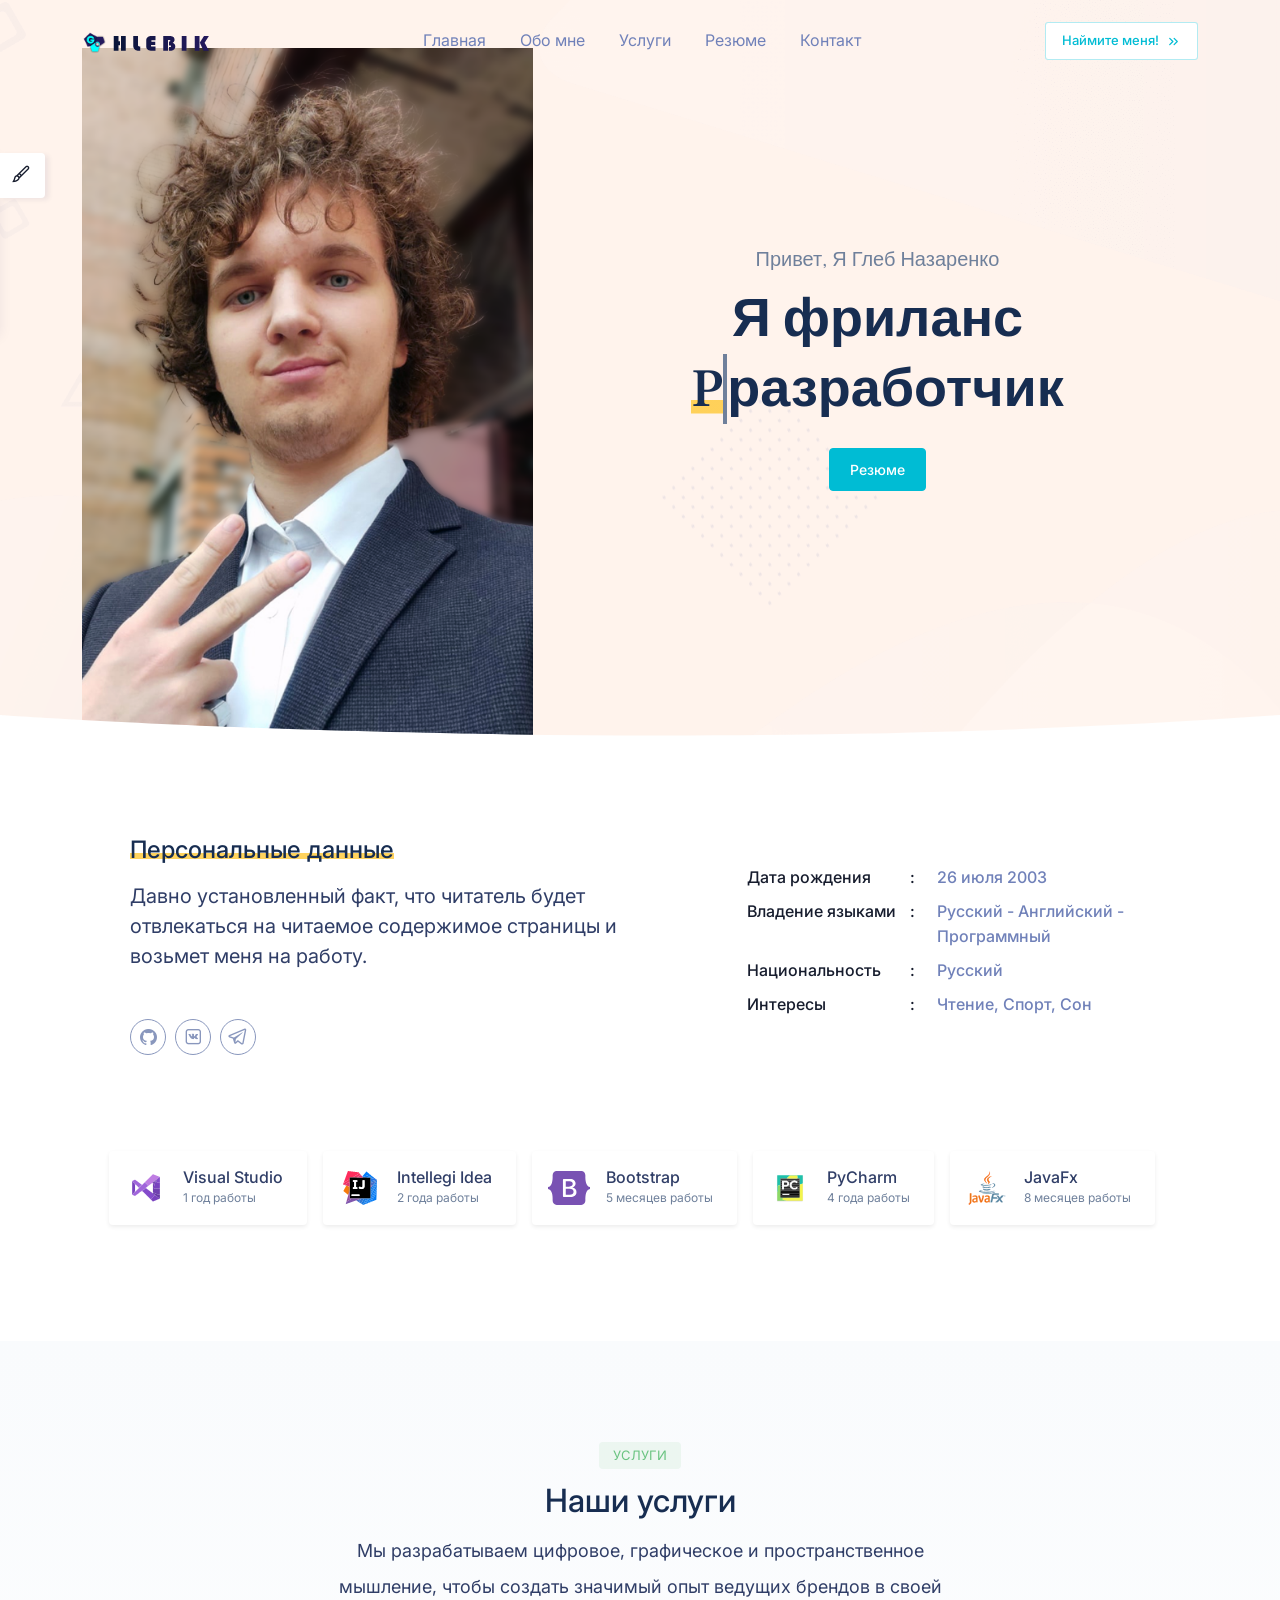
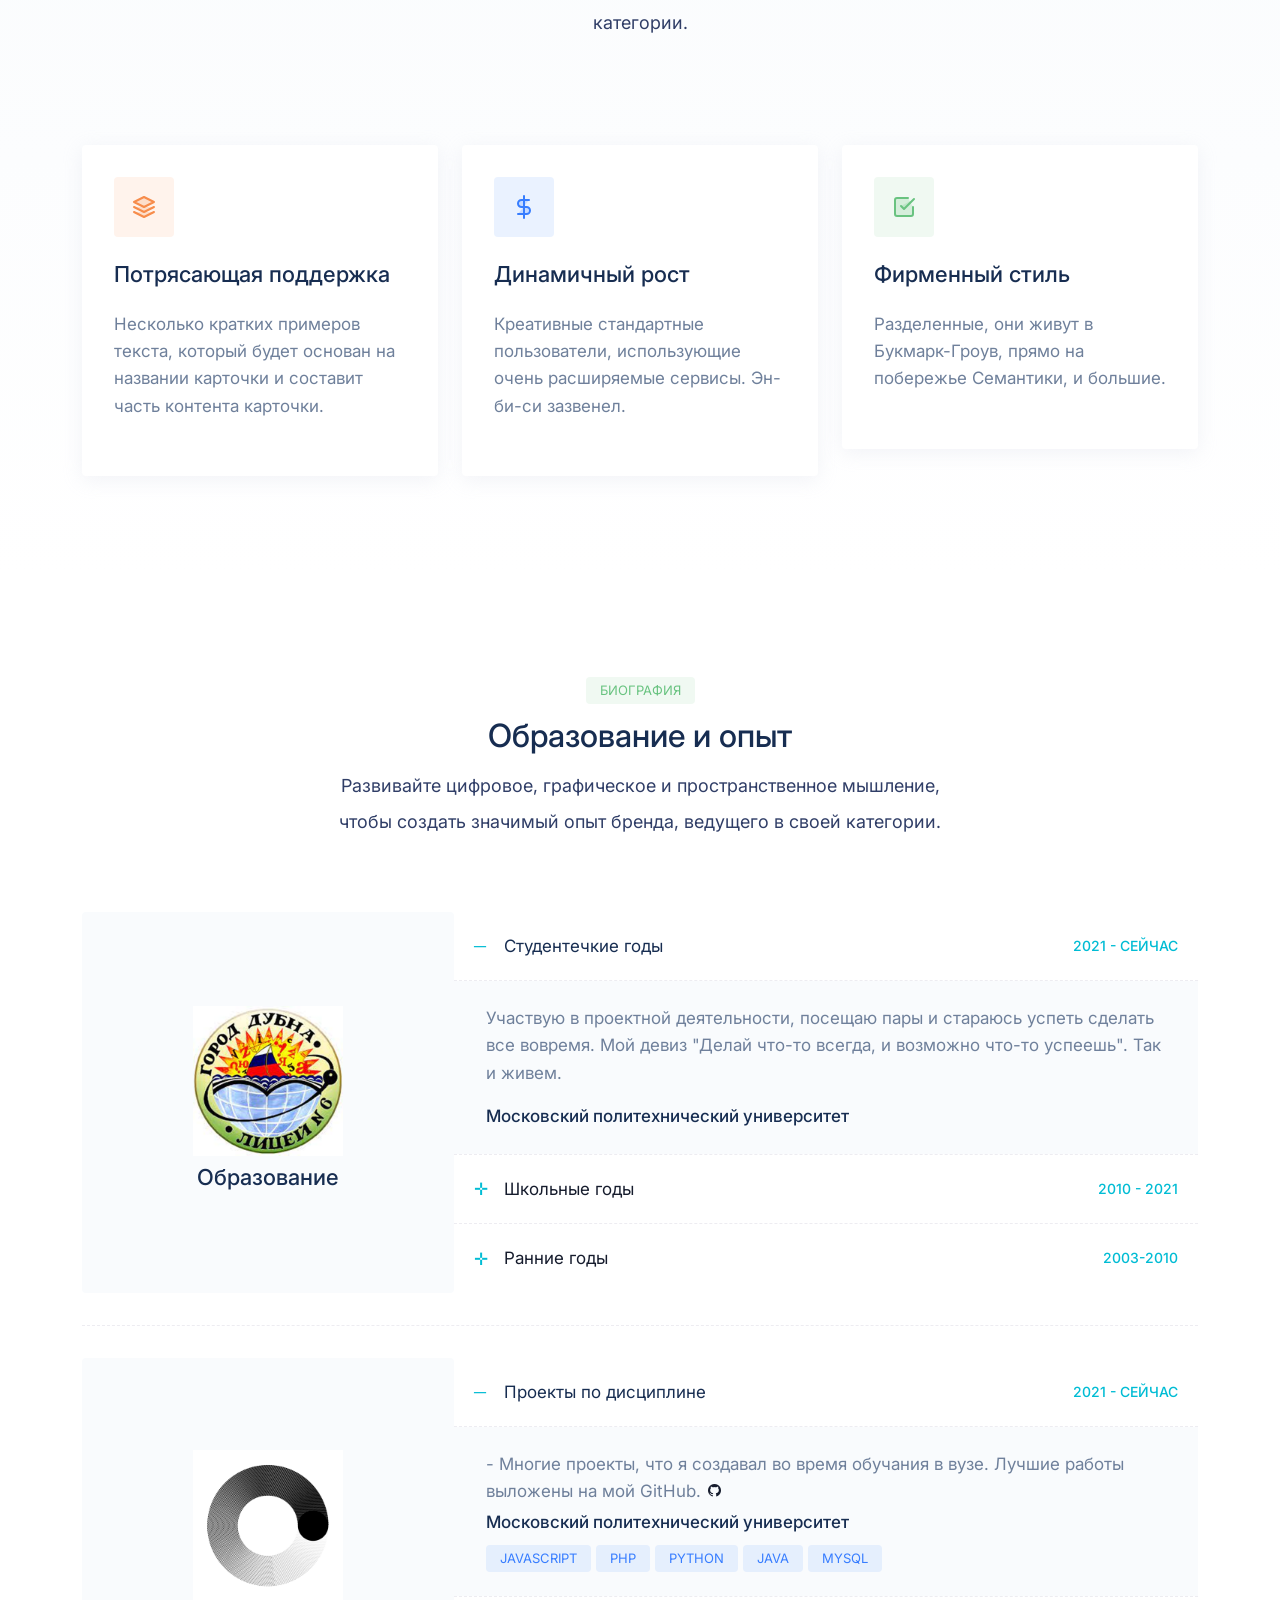
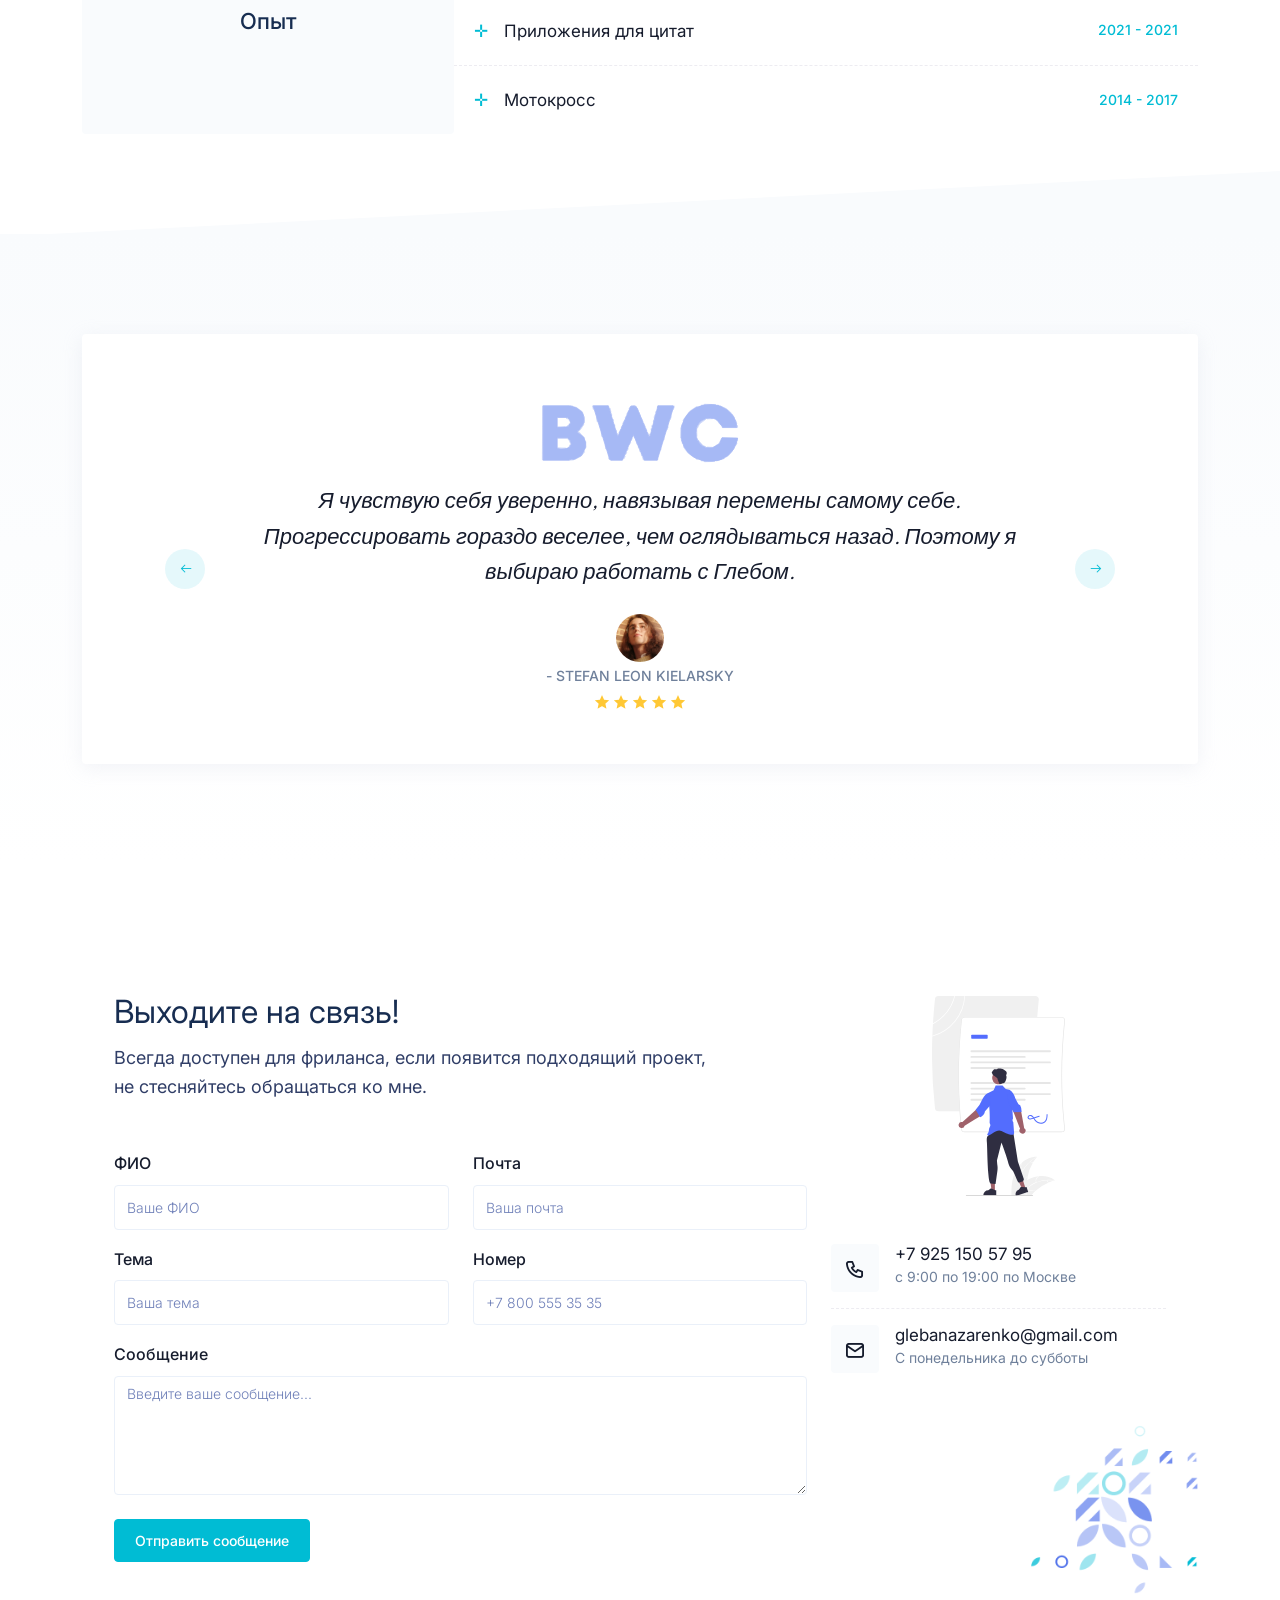
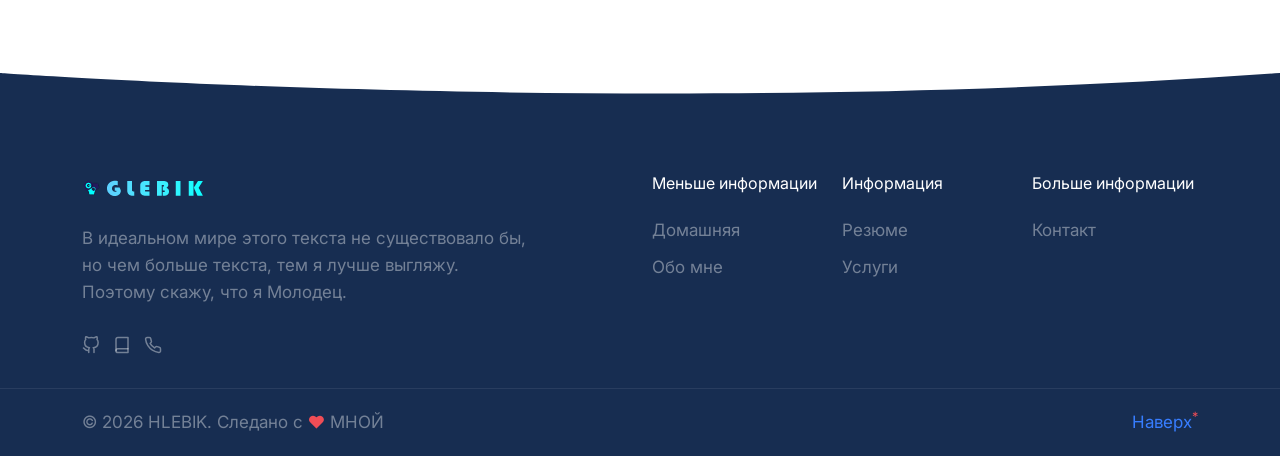
==== commit 24740aa4: "Add files via upload" ====
--- a/default/index.html
+++ b/default/index.html
@@ -2,7 +2,7 @@
 <html lang="ru">
     <head>
         <meta charset="utf-8" />
-        <title>Selfown - Responsive Personal page</title>
+        <title>HLEBIK</title>
         <meta name="viewport" content="width=device-width, initial-scale=1.0" />
         <meta name="description" content="Premium Bootstrap 5 Template" />
         <meta name="keywords" content="bootstrap 5, premium, marketing, multipurpose" />
@@ -219,7 +219,7 @@
                                     <i data-feather="layers" class="align-self-center svg-orange icon-md"></i>  
                                 </div>
                                 <h5 class="text-dark fs-22 fw-medium my-4">Потрясающая поддержка</h5>
-                                <p class="text-muted pb-4">Несколько кратких примеров текста, который будет основан на названии карточки и составит основную часть платформы контента карточки.</p>
+                                <p class="text-muted pb-4">Несколько кратких примеров текста, который будет основан на названии карточки и составит часть контента карточки.</p>
                             </div><!-- end card-body -->
                         </div><!-- end card -->
                     </div><!-- end col -->
@@ -746,8 +746,8 @@
 		                                        <!--<input type="hidden" name="admin_email" value="dea16367@cdfaq.com">-->
 
                                                 <div class="col-md-6 mb-3">
-                                                    <label class="fw-medium form-label fs-16" for="name">Имя</label>
-                                                    <input type="text" name="fio" class="form-control" placeholder="Ваше имя" id="name" />
+                                                    <label class="fw-medium form-label fs-16" for="name">ФИО</label>
+                                                    <input type="text" name="fio" class="form-control" placeholder="Ваше ФИО" id="name" />
                                                 </div>
                                                 <!-- end col -->
                                                 <div class="col-md-6 mb-3">
@@ -872,7 +872,7 @@
                                 <ul class="list-unstyled footer-list">
                                     <!--<li><a href="#blogs">Блоги</a></li>-->
                                     <li><a href="contact.php">Контакт</a></li>
-                                    <li><a href="#">Правила и условия</a></li>
+                                    <!--<li><a href="#">Правила и условия</a></li>-->
                                 </ul>
                             </div><!-- end col -->
                         </div><!-- end row -->
@@ -894,7 +894,7 @@
                     </div>
                     <div class="col-sm-6 text-sm-end">
                         <ul class="list-inline mb-0">
-                            <li class="list-inline-item"><a href="#">- Правила и условия<sup class="text-danger">*</sup></a></li>
+                            <li class="list-inline-item"><a href="#">Наверх<sup class="text-danger">*</sup></a></li>
                         </ul>
                     </div>
                 </div>
